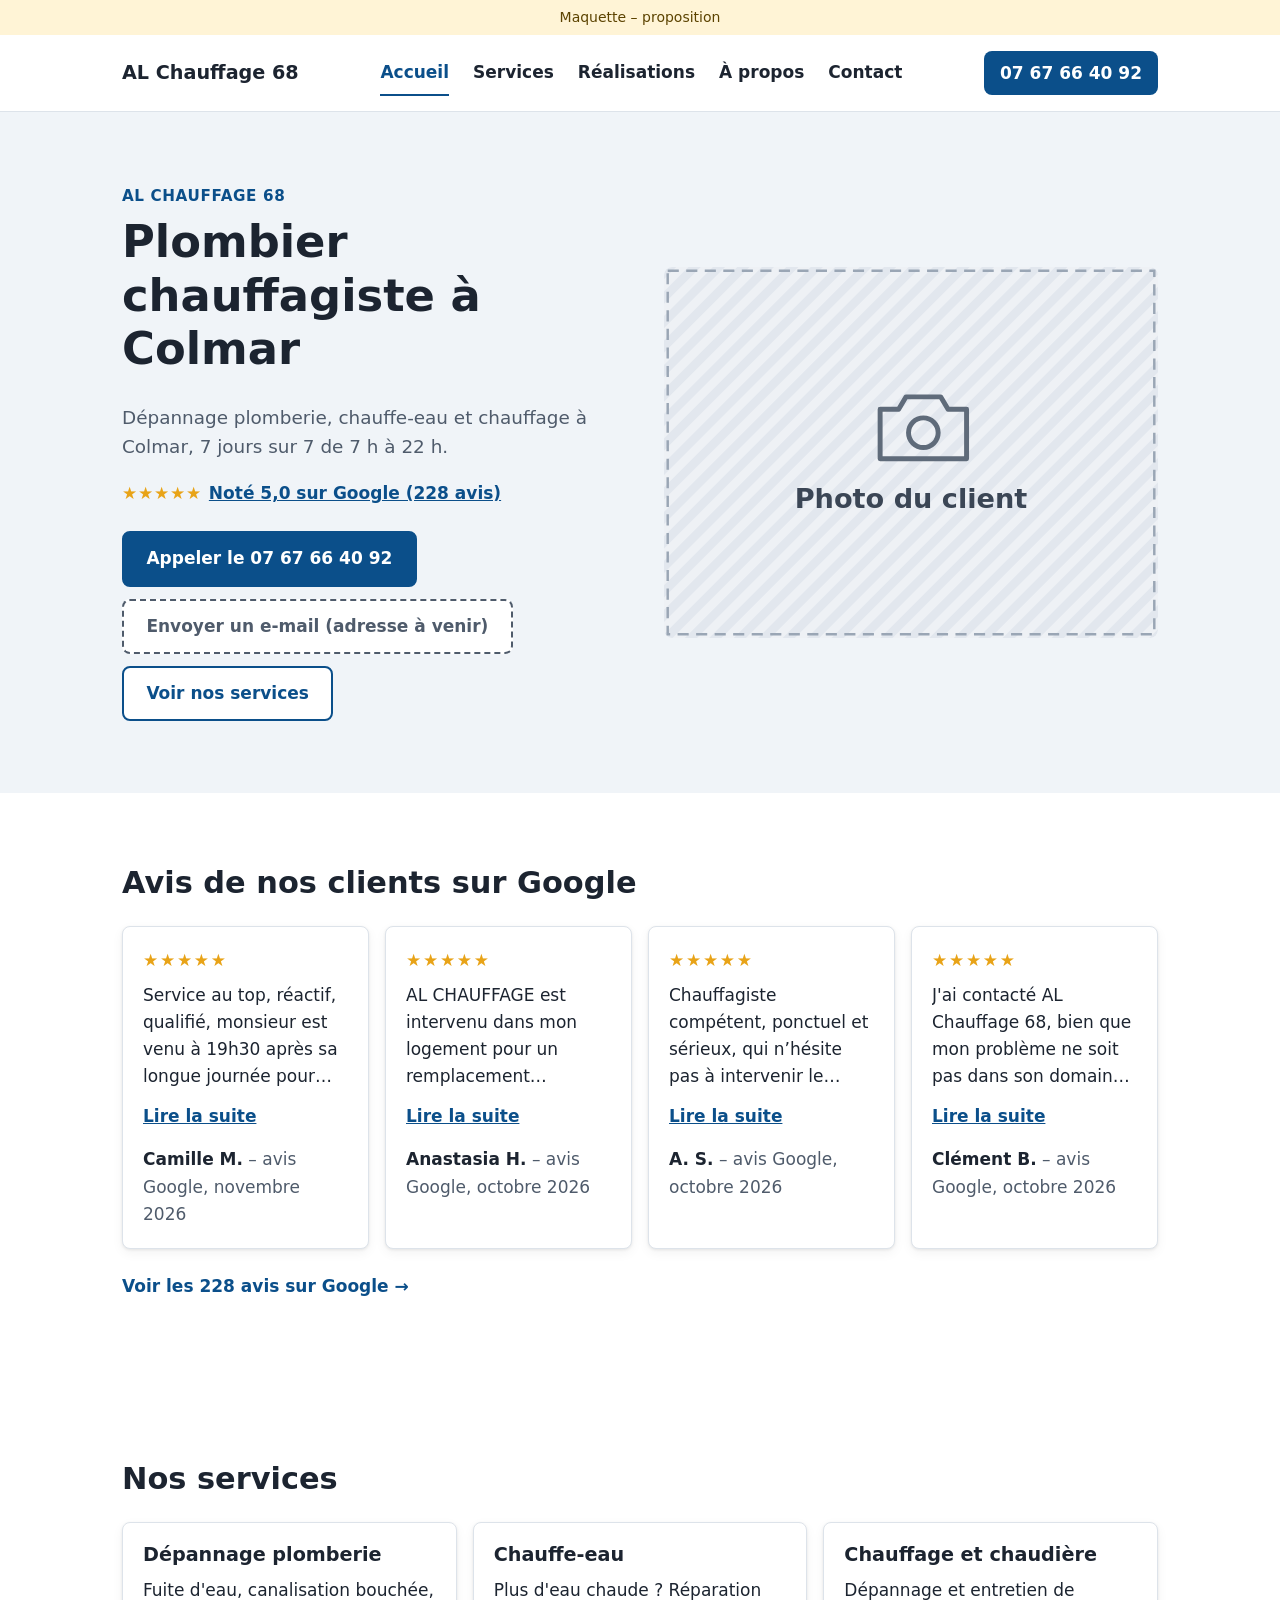
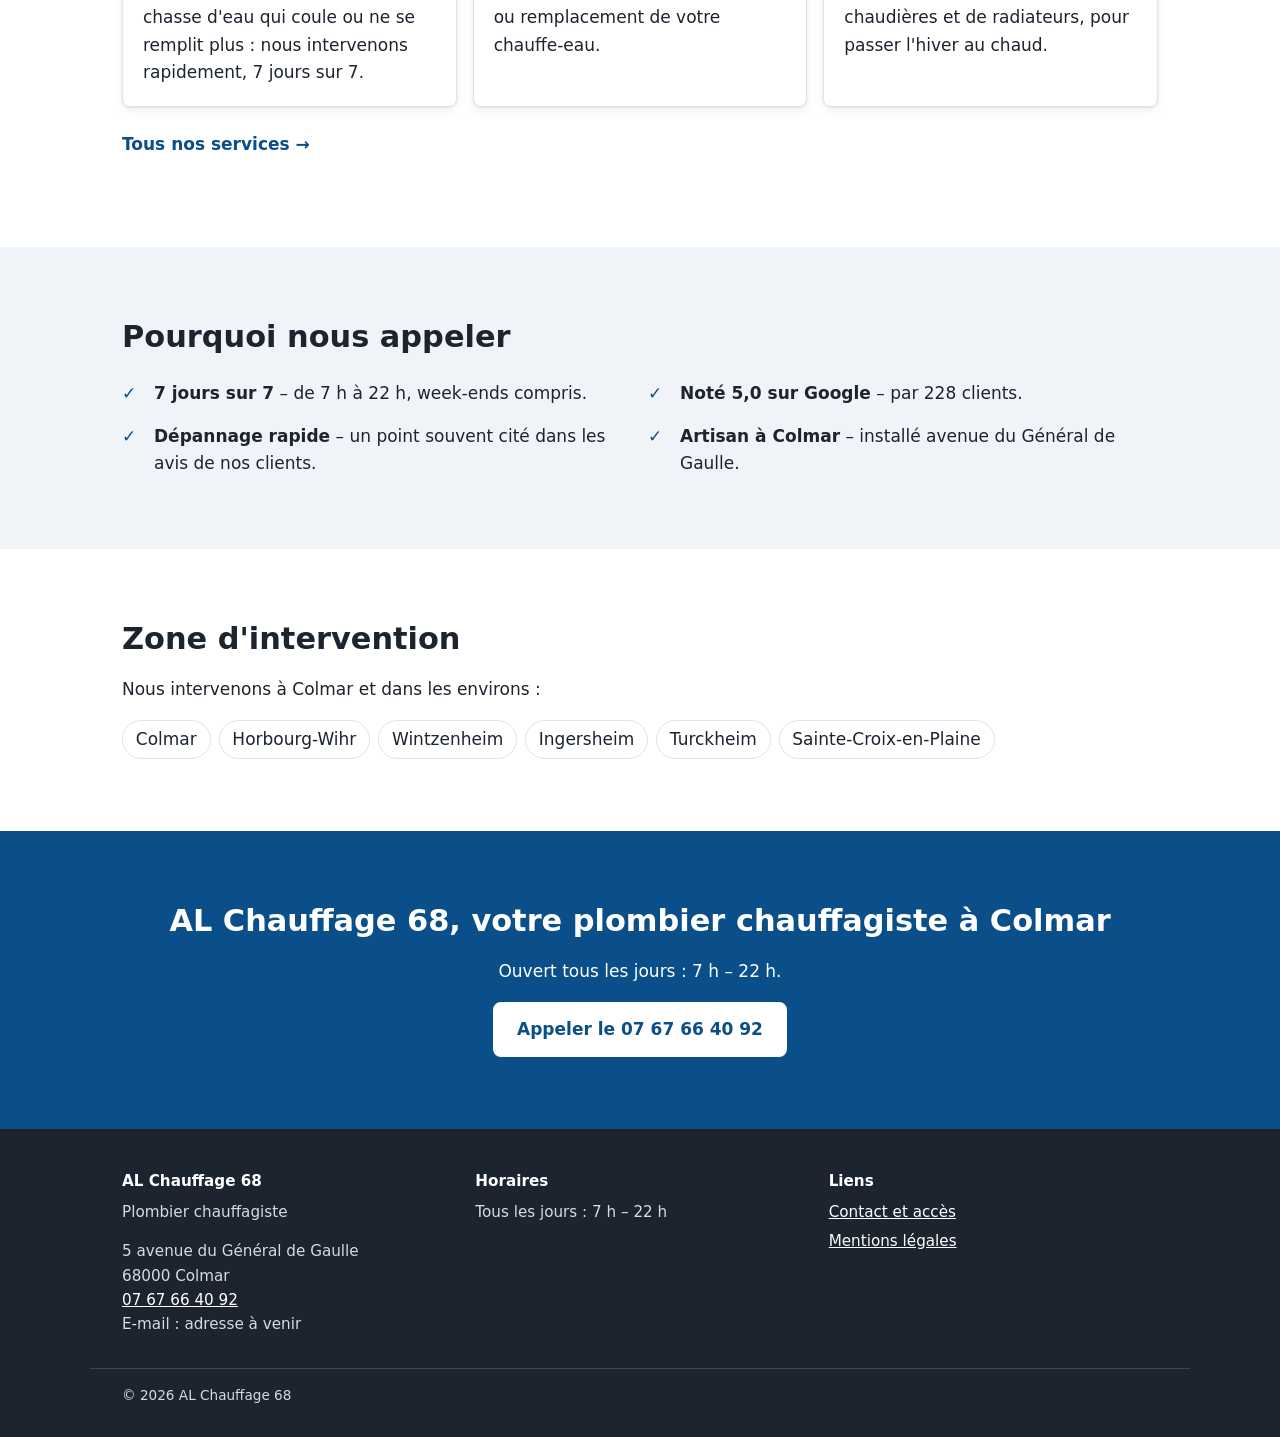
==== index.html @ 8f8b667c "Animations discrètes" ====
<!DOCTYPE html>
<!--
  GABARIT DE BASE : la "coquille" commune à toutes les pages.

  generer.py remplace chaque variable écrite entre doubles accolades
  par la valeur du client (lue dans client.json), et insère le contenu
  propre à chaque page à la place de la variable "contenu".

  Attention : n'écris jamais de doubles accolades dans un commentaire,
  generer.py les remplacerait aussi.

  Les variables qui contiennent du HTML déjà prêt (menu, JSON-LD, contenu…)
  sont fabriquées par generer.py. Les autres sont du texte simple.
-->
<html lang="fr">
<head>
  <meta charset="utf-8">
  <meta name="viewport" content="width=device-width, initial-scale=1">

  <!-- Référencement : un titre et une description propres à chaque page -->
  <title>Plombier chauffagiste à Colmar – AL Chauffage 68</title>
  <meta name="description" content="AL Chauffage 68, plombier chauffagiste à Colmar. Dépannage plomberie, chauffe-eau et chauffage à Colmar, 7 jours sur 7 de 7 h à 22 h.">
  <!-- "index, follow" pour un vrai site, "noindex, nofollow" pour une maquette -->
  <meta name="robots" content="noindex, nofollow">
  <link rel="canonical" href="https://sneaqix.github.io/maquette-al-chauffage-68/">

  <!-- Open Graph : l'aperçu affiché quand on partage le lien (WhatsApp, Facebook…) -->
  <meta property="og:type" content="website">
  <meta property="og:locale" content="fr_FR">
  <meta property="og:site_name" content="AL Chauffage 68">
  <meta property="og:title" content="Plombier chauffagiste à Colmar – AL Chauffage 68">
  <meta property="og:description" content="AL Chauffage 68, plombier chauffagiste à Colmar. Dépannage plomberie, chauffe-eau et chauffage à Colmar, 7 jours sur 7 de 7 h à 22 h.">
  <meta property="og:url" content="https://sneaqix.github.io/maquette-al-chauffage-68/">
  <!-- Image de partage (JPG ou PNG) : absente si le client n'a pas encore de photo -->
  

  <meta name="theme-color" content="#0b4f8a">
  <link rel="icon" href="assets/img/favicon.svg" type="image/svg+xml">
  <!-- ?v=... : empreinte du fichier calculée par generer.py. Elle change dès que
       le fichier change, ce qui oblige le navigateur à recharger la nouvelle
       version au lieu de garder l'ancienne en mémoire (cache). -->
  <link rel="stylesheet" href="assets/css/style.css?v=6cee6658">

  <!-- Les couleurs du client : elles remplacent celles par défaut de style.css -->
  <style>
    :root {
      --couleur-principale: #0b4f8a;
      --couleur-accent: #e8a317;
    }
  </style>

  <!-- Données structurées LocalBusiness : aident Google à comprendre
       qui est l'entreprise, où elle est et quand elle est ouverte -->
  <script type="application/ld+json">
{
  "@context": "https://schema.org",
  "@type": "Plumber",
  "@id": "https://sneaqix.github.io/maquette-al-chauffage-68/#entreprise",
  "name": "AL Chauffage 68",
  "description": "Dépannage plomberie, chauffe-eau et chauffage à Colmar, 7 jours sur 7 de 7 h à 22 h.",
  "url": "https://sneaqix.github.io/maquette-al-chauffage-68/",
  "telephone": "+33767664092",
  "address": {
    "@type": "PostalAddress",
    "streetAddress": "5 avenue du Général de Gaulle",
    "postalCode": "68000",
    "addressLocality": "Colmar",
    "addressCountry": "FR"
  },
  "openingHoursSpecification": [
    {
      "@type": "OpeningHoursSpecification",
      "dayOfWeek": [
        "Monday",
        "Tuesday",
        "Wednesday",
        "Thursday",
        "Friday",
        "Saturday",
        "Sunday"
      ],
      "opens": "07:00",
      "closes": "22:00"
    }
  ],
  "areaServed": [
    {
      "@type": "City",
      "name": "Colmar"
    },
    {
      "@type": "City",
      "name": "Horbourg-Wihr"
    },
    {
      "@type": "City",
      "name": "Wintzenheim"
    },
    {
      "@type": "City",
      "name": "Ingersheim"
    },
    {
      "@type": "City",
      "name": "Turckheim"
    },
    {
      "@type": "City",
      "name": "Sainte-Croix-en-Plaine"
    }
  ],
  "sameAs": [
    "https://maps.app.goo.gl/vkjFC9P3EUq2Zqzq7"
  ]
}
</script>

  <!-- Signale tout de suite au CSS que le JavaScript fonctionne (classe "js"),
       pour que le menu mobile soit replié dès l'affichage, sans clignotement -->
  <script>document.documentElement.classList.add('js');</script>
  <!-- defer : le script s'exécute une fois la page lue, sans la ralentir -->
  <script src="assets/js/main.js?v=c23f1b2f" defer></script>
</head>
<body>
  <!-- Lien d'évitement : permet aux utilisateurs de clavier ou de lecteur
       d'écran de sauter directement au contenu -->
  <a class="lien-evitement" href="#contenu">Aller au contenu</a>

  <!-- Bandeau "Maquette – proposition" (vide sur un vrai site) -->
  <p class="bandeau-maquette">Maquette – proposition</p>

  <header class="entete">
    <div class="conteneur entete__ligne">
      <a class="logo" href="index.html">AL Chauffage 68</a>

      <!-- Bouton ☰ du menu mobile. Affiché seulement si le JS fonctionne
           (voir ".js .menu-bouton" dans style.css) : sans JS, le menu reste
           simplement affiché en entier. -->
      <button class="menu-bouton" type="button" aria-expanded="false"
              aria-controls="menu">
        <span class="menu-bouton__icone" aria-hidden="true"></span>
        <span class="menu-bouton__texte">Menu</span>
      </button>

      <nav class="menu" id="menu" aria-label="Menu principal">
        <ul class="menu__liste">
<li><a class="menu__lien" href="index.html" aria-current="page">Accueil</a></li>
<li><a class="menu__lien" href="services.html">Services</a></li>
<li><a class="menu__lien" href="realisations.html">Réalisations</a></li>
<li><a class="menu__lien" href="a-propos.html">À propos</a></li>
<li><a class="menu__lien" href="contact.html">Contact</a></li>
</ul>
      </nav>

      <!-- Téléphone dans l'en-tête : visible sur grand écran -->
      <a class="entete__tel" href="tel:+33767664092">07 67 66 40 92</a>
    </div>
  </header>

  <main id="contenu">
    <!--
  PAGE D'ACCUEIL (devient index.html)
  Inséré dans base.html à la place de la variable "contenu".
  Le seul H1 de la page : le métier + la ville (essentiel pour le SEO local).
-->

<!-- 1. Bandeau d'accueil : ce que fait l'entreprise, où, et le bouton d'appel -->
<section class="accueil-hero">
  <div class="conteneur accueil-hero__grille">
    <div class="accueil-hero__texte">
      <p class="surtitre">AL Chauffage 68</p>
      <h1>Plombier chauffagiste à Colmar</h1>
      <p class="accroche">Dépannage plomberie, chauffe-eau et chauffage à Colmar, 7 jours sur 7 de 7 h à 22 h.</p>

      <p class="note-google"><span class="note-google__etoiles" aria-hidden="true"><span class="etoile">★</span><span class="etoile">★</span><span class="etoile">★</span><span class="etoile">★</span><span class="etoile">★</span></span> <a href="https://maps.app.goo.gl/vkjFC9P3EUq2Zqzq7" target="_blank" rel="noopener">Noté 5,0 sur Google (228 avis)</a></p>

      <div class="boutons">
        <a class="bouton bouton--principal" href="tel:+33767664092">Appeler le 07 67 66 40 92</a>
        <span class="bouton bouton--secondaire bouton--inactif" aria-disabled="true">Envoyer un e-mail (adresse à venir)</span>
        <a class="bouton bouton--secondaire" href="services.html">Voir nos services</a>
      </div>
    </div>

    <div class="accueil-hero__photo">
      <figure class="photo-attente"><img class="photo" src="assets/img/attente.svg" alt="Image d'attente : Plombier chauffagiste d&#x27;AL Chauffage 68 en intervention chez un client à Colmar" loading="eager"></figure>
    </div>
  </div>
</section>

<!-- 2. Avis Google choisis à la main, juste après le haut de page :
     la preuve sociale arrive tout de suite après le bouton d'appel.
     (Section absente si la liste "avis" de client.json est vide.) -->
<section class="section">
<div class="conteneur">
<h2>Avis de nos clients sur Google</h2>
<ul class="avis">
<li class="avis-carte"><figure><p class="avis-carte__etoiles" role="img" aria-label="Note : 5 sur 5">★★★★★</p><blockquote class="avis-carte__texte"><p>Service au top, réactif, qualifié, monsieur est venu à 19h30 après sa longue journée pour nous dépanner alors que nous n’étions pas encore clients chez lui. Nous ferons appel à lui sans nul doute pour notre entretien chaudière et dépannage dorénavant.</p></blockquote><figcaption>Camille M.<span class="avis-carte__source"> – avis Google, novembre 2026</span></figcaption></figure></li>
<li class="avis-carte"><figure><p class="avis-carte__etoiles" role="img" aria-label="Note : 5 sur 5">★★★★★</p><blockquote class="avis-carte__texte"><p>AL CHAUFFAGE est intervenu dans mon logement pour un remplacement d&#x27;urgence d&#x27;un chauffe-eau. Le technicien est intervenu rapidement pour effectuer le diagnostique de panne le jour même, avec dépose de l&#x27;ancien matériel, installation du nouveau chauffe-eau le jour suivant. En plus de cela, ils nous a aidé avec notre chasse d&#x27;eau au toilette pour un tarif correct. Très professionnel, serviable et poli. Je le recommande sans réserve.</p></blockquote><figcaption>Anastasia H.<span class="avis-carte__source"> – avis Google, octobre 2026</span></figcaption></figure></li>
<li class="avis-carte"><figure><p class="avis-carte__etoiles" role="img" aria-label="Note : 5 sur 5">★★★★★</p><blockquote class="avis-carte__texte"><p>Chauffagiste compétent, ponctuel et sérieux, qui n’hésite pas à intervenir le week-end en cas d’urgence, ce qui est vraiment appréciable</p></blockquote><figcaption>A. S.<span class="avis-carte__source"> – avis Google, octobre 2026</span></figcaption></figure></li>
<li class="avis-carte"><figure><p class="avis-carte__etoiles" role="img" aria-label="Note : 5 sur 5">★★★★★</p><blockquote class="avis-carte__texte"><p>J&#x27;ai contacté AL Chauffage 68, bien que mon problème ne soit pas dans son domaine, il a pris le temps de m&#x27;écouter, d&#x27;appeler un de ses confrères pour qu&#x27;il vienne me dépanner et de me dire de revenir vers lui si son confrère ne me rappelait pas.<br>Il n&#x27;avait rien à gagner à faire tout ça, mais il l&#x27;a fait quand même fait alors que tous ses confrères que j&#x27;ai contacté déniaient me répondre ou se déplacer.<br>Je trouvais ça surprenant un artisan avec une note de 5/5 et autant de commentaires, je comprends mieux pourquoi.</p></blockquote><figcaption>Clément B.<span class="avis-carte__source"> – avis Google, octobre 2026</span></figcaption></figure></li>
</ul>
<p><a class="lien-fleche" href="https://maps.app.goo.gl/vkjFC9P3EUq2Zqzq7" target="_blank" rel="noopener">Voir les 228 avis sur Google</a></p>
</div>
</section>

<!-- 3. Aperçu des services (les 3 premiers de la liste) -->
<section class="section">
  <div class="conteneur">
    <h2>Nos services</h2>
    <ul class="grille-cartes">
<li class="carte-service"><h3>Dépannage plomberie</h3><p>Fuite d&#x27;eau, canalisation bouchée, chasse d&#x27;eau qui coule ou ne se remplit plus : nous intervenons rapidement, 7 jours sur 7.</p></li>
<li class="carte-service"><h3>Chauffe-eau</h3><p>Plus d&#x27;eau chaude ? Réparation ou remplacement de votre chauffe-eau.</p></li>
<li class="carte-service"><h3>Chauffage et chaudière</h3><p>Dépannage et entretien de chaudières et de radiateurs, pour passer l&#x27;hiver au chaud.</p></li>
</ul>
    <p><a class="lien-fleche" href="services.html">Tous nos services</a></p>
  </div>
</section>

<!-- 4. Les points forts de l'entreprise -->
<section class="section section--fond">
  <div class="conteneur">
    <h2>Pourquoi nous appeler</h2>
    <ul class="atouts">
<li><strong>7 jours sur 7</strong> – de 7 h à 22 h, week-ends compris.</li>
<li><strong>Noté 5,0 sur Google</strong> – par 228 clients.</li>
<li><strong>Dépannage rapide</strong> – un point souvent cité dans les avis de nos clients.</li>
<li><strong>Artisan à Colmar</strong> – installé avenue du Général de Gaulle.</li>
</ul>
  </div>
</section>

<!-- 5. Zone d'intervention : liste des communes (utile pour le SEO local) -->
<section class="section">
  <div class="conteneur">
    <h2>Zone d'intervention</h2>
    <p>Nous intervenons à Colmar et dans les environs :</p>
    <ul class="zone">
<li>Colmar</li>
<li>Horbourg-Wihr</li>
<li>Wintzenheim</li>
<li>Ingersheim</li>
<li>Turckheim</li>
<li>Sainte-Croix-en-Plaine</li>
</ul>
  </div>
</section>

<!-- 6. Appel à l'action final -->
<section class="section section--appel">
  <div class="conteneur">
    <h2>AL Chauffage 68, votre plombier chauffagiste à Colmar</h2>
    <p>Ouvert tous les jours : 7 h – 22 h.</p>
    <a class="bouton bouton--inverse" href="tel:+33767664092">Appeler le 07 67 66 40 92</a>
  </div>
</section>

  </main>

  <footer class="pied">
    <div class="conteneur pied__grille">
      <!-- Nom, adresse, téléphone : écrits EXACTEMENT comme partout ailleurs
           (même règle que sur la fiche Google, c'est important pour le SEO local) -->
      <div>
        <p class="pied__nom">AL Chauffage 68</p>
        <p>Plombier chauffagiste</p>
        <address>
          5 avenue du Général de Gaulle<br>
          68000 Colmar<br>
          <a href="tel:+33767664092">07 67 66 40 92</a><br>
          E-mail : adresse à venir<br>
        </address>
      </div>
      <div>
        <p class="pied__titre">Horaires</p>
        <p>Tous les jours : 7 h – 22 h</p>
      </div>
      <div>
        <p class="pied__titre">Liens</p>
        <ul class="pied__liens">
          <li><a href="contact.html">Contact et accès</a></li>
          <li><a href="mentions-legales.html">Mentions légales</a></li>
        </ul>
      </div>
    </div>
    <p class="conteneur pied__copyright">© 2026 AL Chauffage 68</p>
  </footer>

  <!-- Barre d'action fixe en bas de l'écran, sur téléphone uniquement -->
  <div class="barre-action">
    <a class="barre-action__bouton barre-action__bouton--appel" href="tel:+33767664092">
      <svg class="icone-appel" aria-hidden="true" viewBox="0 0 24 24" width="20" height="20"><path fill="currentColor" d="M6.6 10.8a15.1 15.1 0 0 0 6.6 6.6l2.2-2.2a1 1 0 0 1 1-.25 11.4 11.4 0 0 0 3.6.57 1 1 0 0 1 1 1V20a1 1 0 0 1-1 1A17 17 0 0 1 3 4a1 1 0 0 1 1-1h3.5a1 1 0 0 1 1 1c0 1.25.2 2.45.57 3.6a1 1 0 0 1-.25 1z"/></svg>
      Appeler
    </a>
    <a class="barre-action__bouton" href="https://www.google.com/maps/dir/?api=1&amp;destination=AL+Chauffage+68%2C+5+avenue+du+G%C3%A9n%C3%A9ral+de+Gaulle%2C+68000+Colmar" target="_blank" rel="noopener">
      <svg aria-hidden="true" viewBox="0 0 24 24" width="20" height="20"><path fill="currentColor" d="M12 2a7 7 0 0 0-7 7c0 5.25 7 13 7 13s7-7.75 7-13a7 7 0 0 0-7-7zm0 9.5A2.5 2.5 0 1 1 12 6.5a2.5 2.5 0 0 1 0 5z"/></svg>
      Itinéraire
    </a>
  </div>
</body>
</html>
---- assets/css/style.css ----
/* ==========================================================================
   STYLE DU MODÈLE ARTISAN
   --------------------------------------------------------------------------
   Écrit "mobile d'abord" : les règles de base sont pour le téléphone,
   les blocs @media (min-width: ...) ajoutent la mise en page grand écran.

   Sommaire :
     1. Variables (couleurs, espacements)
     2. Base (police, liens, images)
     3. Utilitaires (conteneur, sections, boutons)
     4. En-tête et menu
     5. Bandeau maquette
     6. Pages : accueil, services, réalisations, à propos, contact
     7. Pied de page
     8. Barre d'action mobile
     9. Grand écran
    10. Préférences de l'utilisateur (animations réduites)
    11. Animations discrètes
   ========================================================================== */


/* 1. VARIABLES ------------------------------------------------------------
   Les deux couleurs du client sont redéfinies dans le <head> de chaque page
   (voir base.html). Les valeurs ci-dessous ne servent que par défaut.
   Règle : le texte blanc doit rester lisible sur --couleur-principale
   (contraste d'au moins 4,5:1, vérifiable sur https://webaim.org/resources/contrastchecker/). */
:root {
  --couleur-principale: #0b4f8a;   /* boutons, liens, titres forts */
  --couleur-accent: #e8a317;       /* étoiles, petits détails */

  /* Teinte plus foncée calculée automatiquement (survol des boutons) */
  --couleur-principale-fonce: color-mix(in srgb, var(--couleur-principale) 80%, black);
  /* Fond très clair teinté de la couleur du client */
  --couleur-fond-teinte: color-mix(in srgb, var(--couleur-principale) 6%, white);

  --texte: #1c2430;
  --texte-doux: #4f5b6b;
  --fond: #ffffff;
  --bordure: #dde3ea;

  --rayon: 8px;
  --ombre: 0 1px 3px rgb(0 0 0 / 0.08), 0 4px 12px rgb(0 0 0 / 0.05);
  --largeur-max: 1100px;
  --espace: 1.25rem;               /* marge sur les côtés en mobile */
  --hauteur-barre-action: 64px;
}


/* 2. BASE ----------------------------------------------------------------- */
*,
*::before,
*::after {
  box-sizing: border-box;          /* la largeur inclut padding et bordure */
}

html {
  /* Polices du système : aucune police à télécharger, affichage immédiat */
  font-family: system-ui, -apple-system, "Segoe UI", Roboto, "Helvetica Neue", Arial, sans-serif;
  line-height: 1.6;
  color: var(--texte);
  background: var(--fond);
  -webkit-text-size-adjust: 100%;
}

body {
  margin: 0;
  font-size: 1.0625rem;            /* 17 px : confortable sur téléphone */
  /* Place pour la barre d'action fixe en bas (mobile) */
  padding-bottom: var(--hauteur-barre-action);
}

h1, h2, h3 {
  line-height: 1.2;
  margin: 0 0 0.6em;
  color: var(--texte);
}
h1 { font-size: clamp(1.9rem, 6vw, 2.8rem); }
h2 { font-size: clamp(1.45rem, 4vw, 1.9rem); }
h3 { font-size: 1.2rem; }

p { margin: 0 0 1em; }

a { color: var(--couleur-principale); }
a:hover { color: var(--couleur-principale-fonce); }

img {
  max-width: 100%;
  height: auto;
  display: block;
}

address { font-style: normal; }

/* Texte caché à l'écran mais lu par les lecteurs d'écran
   (ex. : la légende du tableau des horaires) */
.visuellement-cache {
  position: absolute;
  width: 1px;
  height: 1px;
  overflow: hidden;
  clip-path: inset(50%);
  white-space: nowrap;
}

/* L'attribut hidden doit toujours cacher, même si une classe dit display: flex */
[hidden] { display: none !important; }

/* Contour bien visible quand on navigue au clavier (accessibilité).
   Foncé sur fond clair, blanc sur fond foncé : il doit contraster
   d'au moins 3:1 avec le fond (l'orange d'accent ne fait que 2,2:1 sur blanc). */
:focus-visible {
  outline: 3px solid var(--texte);
  outline-offset: 2px;
}
.pied :focus-visible,
.section--appel :focus-visible { outline-color: #fff; }

/* Lien "Aller au contenu" : caché, il apparaît quand on y arrive au clavier */
.lien-evitement {
  position: absolute;
  left: 0.5rem;
  top: -100px;
  z-index: 100;
  padding: 0.6rem 1rem;
  background: var(--texte);
  color: #fff;
  border-radius: var(--rayon);
}
.lien-evitement:focus { top: 0.5rem; color: #fff; }


/* 3. UTILITAIRES ---------------------------------------------------------- */
.conteneur {
  width: 100%;
  max-width: var(--largeur-max);
  margin-inline: auto;
  padding-inline: var(--espace);
}
.conteneur--etroit { max-width: 760px; }

.section { padding-block: 3rem; }
.section--fond { background: var(--couleur-fond-teinte); }

/* Section d'appel final : fond de la couleur du client, texte blanc */
.section--appel {
  background: var(--couleur-principale);
  color: #fff;
  text-align: center;
}
.section--appel h2 { color: #fff; }

.intro {
  font-size: 1.125rem;
  color: var(--texte-doux);
  max-width: 65ch;
}

.surtitre {
  margin-bottom: 0.4rem;
  font-weight: 700;
  font-size: 0.95rem;
  letter-spacing: 0.04em;
  text-transform: uppercase;
  color: var(--couleur-principale);
}

.lien-fleche {
  font-weight: 600;
  text-decoration: none;
}
.lien-fleche::after { content: " →"; }
.lien-fleche:hover { text-decoration: underline; }

/* Boutons : au moins 48 px de haut pour être faciles à toucher du doigt */
.boutons {
  display: flex;
  flex-wrap: wrap;
  gap: 0.75rem;
  margin-top: 1.5rem;
}
.bouton {
  display: inline-flex;
  align-items: center;
  justify-content: center;
  min-height: 48px;
  padding: 0.75rem 1.4rem;
  border: 2px solid var(--couleur-principale);
  border-radius: var(--rayon);
  font: inherit;
  font-weight: 700;
  text-decoration: none;
  text-align: center;
  cursor: pointer;
}
.bouton--principal {
  background: var(--couleur-principale);
  color: #fff;
}
.bouton--principal:hover {
  background: var(--couleur-principale-fonce);
  border-color: var(--couleur-principale-fonce);
  color: #fff;
}
.bouton--secondaire {
  background: #fff;
  color: var(--couleur-principale);
}
.bouton--secondaire:hover { background: var(--couleur-fond-teinte); }
/* Bouton blanc sur fond coloré (section d'appel) */
.bouton--inverse {
  background: #fff;
  border-color: #fff;
  color: var(--couleur-principale);
}
.bouton--inverse:hover { background: var(--couleur-fond-teinte); color: var(--couleur-principale-fonce); }

/* Boutons empilés (page Contact) : même largeur, l'un sous l'autre */
.boutons--colonne {
  flex-direction: column;
  align-items: flex-start;
  margin: 0 0 1rem;
}

/* Bouton pas encore utilisable (maquette : e-mail "adresse à venir") */
.bouton--inactif {
  border-style: dashed;
  color: var(--texte-doux);
  border-color: var(--texte-doux);
  cursor: not-allowed;
}
.bouton--inactif:hover { background: #fff; }

/* Image d'attente "Photo du client" (maquette) */
.photo-attente {
  margin: 0;
  border-radius: var(--rayon);
  overflow: hidden;
}

/* Toutes les photos du site : coins arrondis, recadrage propre */
.photo {
  width: 100%;
  border-radius: var(--rayon);
  object-fit: cover;
  aspect-ratio: 4 / 3;
}


/* 4. EN-TÊTE ET MENU ------------------------------------------------------ */
.entete {
  position: sticky;                /* reste en haut pendant le défilement */
  top: 0;
  z-index: 50;
  background: var(--fond);
  border-bottom: 1px solid var(--bordure);
}
.entete__ligne {
  display: flex;
  flex-wrap: wrap;
  align-items: center;
  justify-content: space-between;
  gap: 0.5rem;
  min-height: 64px;
}

.logo {
  font-weight: 800;
  font-size: 1.2rem;
  color: var(--texte);
  text-decoration: none;
}

/* Bouton ☰ : trois barres dessinées en CSS.
   Caché par défaut, il n'apparaît que si le JS fonctionne (classe "js"). */
.menu-bouton { display: none; }
.js .menu-bouton {
  display: inline-flex;
  align-items: center;
  gap: 0.5rem;
  min-height: 44px;
  padding: 0.5rem 0.8rem;
  border: 1px solid var(--bordure);
  border-radius: var(--rayon);
  background: #fff;
  font: inherit;
  font-weight: 600;
  color: var(--texte);
  cursor: pointer;
}
.menu-bouton__icone,
.menu-bouton__icone::before,
.menu-bouton__icone::after {
  display: block;
  width: 18px;
  height: 2px;
  background: currentColor;
  position: relative;
}
.menu-bouton__icone::before,
.menu-bouton__icone::after { content: ""; position: absolute; }
.menu-bouton__icone::before { top: -6px; }
.menu-bouton__icone::after { top: 6px; }

/* Le menu prend toute la largeur sous la ligne du logo (mobile) */
.menu { width: 100%; }
.menu__liste {
  list-style: none;
  margin: 0;
  padding: 0 0 0.75rem;
}
.menu__lien {
  display: block;
  padding: 0.75rem 0.25rem;
  border-bottom: 1px solid var(--bordure);
  color: var(--texte);
  font-weight: 600;
  text-decoration: none;
}
/* Page en cours : aria-current="page" est ajouté par generer.py */
.menu__lien[aria-current="page"] { color: var(--couleur-principale); }

/* Quand le JS est actif (classe "js" sur <html>), le menu est replié
   par défaut sur mobile et s'ouvre avec le bouton ☰. */
.js .menu { display: none; }
.js .menu.est-ouvert { display: block; }

/* Le numéro dans l'en-tête n'apparaît que sur grand écran
   (sur mobile, la barre d'action du bas suffit) */
.entete__tel { display: none; }


/* 5. BANDEAU MAQUETTE ----------------------------------------------------- */
.bandeau-maquette {
  margin: 0;
  padding: 0.4rem var(--espace);
  background: #fff4d6;
  color: #5c4300;
  font-size: 0.875rem;
  text-align: center;
}


/* 6. PAGES ---------------------------------------------------------------- */

/* --- Accueil --- */
.accueil-hero {
  padding-block: 2.25rem 3rem;
  background: var(--couleur-fond-teinte);
}
.accroche {
  font-size: 1.15rem;
  color: var(--texte-doux);
  max-width: 40ch;
}
.accueil-hero__photo { margin-top: 2rem; }

/* Note Google : "★ Noté 5,0 sur Google (228 avis)" */
.note-google {
  display: inline-flex;
  align-items: center;
  gap: 0.4rem;
  margin: 0;
  font-weight: 600;
}
.note-google__etoiles { color: var(--couleur-accent); letter-spacing: 0.05em; }

/* Grilles de cartes (services, atouts) : 1 colonne en mobile */
.grille-cartes {
  display: grid;
  gap: 1rem;
  margin: 1.5rem 0;
  padding: 0;
  list-style: none;
}
.carte-service {
  padding: 1.25rem;
  background: #fff;
  border: 1px solid var(--bordure);
  border-radius: var(--rayon);
  box-shadow: var(--ombre);
}
.carte-service p:last-child { margin-bottom: 0; }
.carte-service .photo,
.carte-service .photo-attente { margin-bottom: 1rem; }

/* Liste des atouts avec une coche */
.atouts {
  display: grid;
  gap: 1rem;
  margin: 1.5rem 0 0;
  padding: 0;
  list-style: none;
}
.atouts li {
  position: relative;
  padding-left: 2rem;
}
.atouts li::before {
  content: "✓";
  position: absolute;
  left: 0;
  top: 0;
  font-weight: 800;
  color: var(--couleur-principale);
}

/* Avis Google choisis à la main : 1 colonne en mobile, 2 ou 3 sur grand écran */
.avis {
  display: grid;
  gap: 1rem;
  margin: 1.5rem 0;
  padding: 0;
  list-style: none;
}
.avis-carte figure {
  height: 100%;
  margin: 0;
  padding: 1.25rem;
  background: #fff;
  border: 1px solid var(--bordure);
  border-radius: var(--rayon);
  box-shadow: var(--ombre);
}
.avis-carte__etoiles {
  margin-bottom: 0.5rem;
  color: var(--couleur-accent);
  letter-spacing: 0.1em;
}
.avis-carte blockquote { margin: 0 0 0.75rem; }
.avis-carte blockquote p { margin: 0; }

/* "Lire la suite" : texte coupé à 4 lignes, seulement si le JS fonctionne
   (sans JS, pas de bouton pour déplier : le texte reste donc entier).
   Le texte complet reste dans la page : lecteurs d'écran et Google le lisent. */
.js .avis-carte__texte {
  display: -webkit-box;
  -webkit-box-orient: vertical;
  -webkit-line-clamp: 4;
  line-clamp: 4;
  overflow: hidden;
}
.js .avis-carte__texte.est-deplie {
  display: block;
  overflow: visible;
}
.avis-carte__suite {
  min-height: 44px;              /* assez grand pour le doigt */
  margin: -0.5rem 0 0.5rem;      /* remonte vers le texte qu'il déplie */
  padding: 0;
  border: 0;
  background: none;
  font: inherit;
  font-weight: 600;
  color: var(--couleur-principale);
  text-decoration: underline;
  cursor: pointer;
}
.avis-carte__suite:hover { color: var(--couleur-principale-fonce); }
.avis-carte figcaption { font-weight: 700; }
.avis-carte__source { font-weight: 400; color: var(--texte-doux); }

/* Communes de la zone d'intervention, en "étiquettes" */
.zone {
  display: flex;
  flex-wrap: wrap;
  gap: 0.5rem;
  margin: 1rem 0 0;
  padding: 0;
  list-style: none;
}
.zone li {
  padding: 0.3rem 0.8rem;
  border: 1px solid var(--bordure);
  border-radius: 999px;
  background: #fff;
}

/* --- Réalisations : galerie --- */
.galerie {
  display: grid;
  gap: 1rem;
  margin: 1.5rem 0 0;
  padding: 0;
  list-style: none;
}
.galerie figure { margin: 0; }
/* Cadre de chaque photo : coupe ce qui dépasse quand elle zoome au survol */
.galerie__cadre {
  overflow: hidden;
  border-radius: var(--rayon);
}
.galerie figcaption {
  margin-top: 0.4rem;
  font-size: 0.95rem;
  color: var(--texte-doux);
}

/* --- À propos --- */
.a-propos__photo { margin-top: 1.5rem; }

/* --- Contact --- */
.contact__grille {
  display: grid;
  gap: 1rem;
  margin-top: 1.5rem;
}
.carte-info {
  padding: 1.25rem;
  border: 1px solid var(--bordure);
  border-radius: var(--rayon);
}
.carte-info address { margin: 1rem 0; }

/* Tableau des horaires */
.horaires {
  width: 100%;
  border-collapse: collapse;
}
.horaires th,
.horaires td {
  padding: 0.45rem 0;
  border-bottom: 1px solid var(--bordure);
  text-align: left;
}
.horaires th { font-weight: 600; padding-right: 1rem; }

/* Encadré de la carte, remplacé par l'iframe Google Maps après le clic */
.carte {
  display: flex;
  flex-direction: column;
  align-items: center;
  justify-content: center;
  gap: 1rem;
  min-height: 300px;
  margin-top: 1.5rem;
  padding: 1.5rem;
  border-radius: var(--rayon);
  background: var(--couleur-fond-teinte);
  text-align: center;
}
.carte__texte {
  max-width: 45ch;
  margin: 0;
  font-size: 0.95rem;
  color: var(--texte-doux);
}
.carte iframe {
  width: 100%;
  height: 400px;
  border: 0;
  border-radius: var(--rayon);
}
.carte.est-chargee { padding: 0; }

/* --- Mentions légales --- */
.texte-long h2 { margin-top: 2rem; font-size: 1.3rem; }


/* 7. PIED DE PAGE --------------------------------------------------------- */
.pied {
  padding-block: 2.5rem 1rem;
  background: #1c2430;
  color: #d5dbe3;
  font-size: 0.95rem;
}
.pied a { color: #fff; }
.pied__grille {
  display: grid;
  gap: 1.5rem;
}
.pied__nom,
.pied__titre {
  margin-bottom: 0.4rem;
  font-weight: 700;
  color: #fff;
}
.pied__liens {
  margin: 0;
  padding: 0;
  list-style: none;
}
.pied__liens li { margin-bottom: 0.3rem; }
.pied__copyright {
  margin-top: 2rem;
  padding-top: 1rem;
  border-top: 1px solid rgb(255 255 255 / 0.15);
  font-size: 0.85rem;
}


/* 8. BARRE D'ACTION MOBILE ------------------------------------------------ */
.barre-action {
  position: fixed;
  left: 0;
  right: 0;
  bottom: 0;
  z-index: 60;
  display: grid;
  grid-template-columns: 2fr 1fr;  /* "Appeler" plus large que "Itinéraire" */
  gap: 0.5rem;
  height: var(--hauteur-barre-action);
  padding: 0.5rem;
  /* Marge pour la barre système des iPhone récents */
  padding-bottom: calc(0.5rem + env(safe-area-inset-bottom));
  background: #fff;
  border-top: 1px solid var(--bordure);
  box-shadow: 0 -2px 10px rgb(0 0 0 / 0.08);
}
.barre-action__bouton {
  display: flex;
  align-items: center;
  justify-content: center;
  gap: 0.5rem;
  border: 2px solid var(--couleur-principale);
  border-radius: var(--rayon);
  font-weight: 700;
  text-decoration: none;
  color: var(--couleur-principale);
  background: #fff;
}
.barre-action__bouton--appel {
  background: var(--couleur-principale);
  color: #fff;
}
.barre-action__bouton--appel:hover { color: #fff; }


/* 9. GRAND ÉCRAN ---------------------------------------------------------- */

/* Tablette et plus (à partir de 640 px) : grilles sur 2 colonnes */
@media (min-width: 640px) {
  .grille-cartes,
  .atouts,
  .avis,
  .galerie,
  .contact__grille { grid-template-columns: repeat(2, 1fr); }
  .pied__grille { grid-template-columns: repeat(3, 1fr); }
}

/* Ordinateur (à partir de 900 px) : menu en ligne, plus de barre d'action */
@media (min-width: 900px) {
  :root { --espace: 2rem; }

  body { padding-bottom: 0; }
  .barre-action { display: none; }

  .section { padding-block: 4.5rem; }

  /* Le menu s'affiche toujours en ligne, le bouton ☰ disparaît */
  .entete__ligne { flex-wrap: nowrap; min-height: 76px; }
  .js .menu-bouton { display: none; }
  .menu,
  .js .menu { display: block; width: auto; }
  .menu__liste { display: flex; gap: 1.5rem; padding: 0; }
  .menu__lien { padding: 0.5rem 0; border-bottom: 2px solid transparent; }
  .menu__lien:hover,
  .menu__lien[aria-current="page"] { border-bottom-color: var(--couleur-principale); }

  .entete__tel {
    display: inline-flex;
    align-items: center;
    min-height: 44px;
    padding: 0.5rem 1rem;
    border-radius: var(--rayon);
    background: var(--couleur-principale);
    color: #fff;
    font-weight: 700;
    text-decoration: none;
    white-space: nowrap;
  }
  .entete__tel:hover { background: var(--couleur-principale-fonce); color: #fff; }

  /* Accueil et À propos : texte à gauche, photo à droite */
  .accueil-hero { padding-block: 4.5rem; }
  .accueil-hero__grille,
  .a-propos__grille {
    display: grid;
    grid-template-columns: 1fr 1fr;
    gap: 3rem;
    align-items: center;
  }
  .accueil-hero__photo,
  .a-propos__photo { margin-top: 0; }

  .grille-cartes,
  .galerie { grid-template-columns: repeat(3, 1fr); }
  /* Avis : autant de colonnes que possible (au moins 240 px chacune),
     donc 4 avis = 4 colonnes sur une seule ligne */
  .avis { grid-template-columns: repeat(auto-fit, minmax(240px, 1fr)); }
}


/* 10. PRÉFÉRENCES DE L'UTILISATEUR ---------------------------------------- */
/* Si le visiteur a demandé moins d'animations dans son système */
@media (prefers-reduced-motion: reduce) {
  * { scroll-behavior: auto !important; transition: none !important; }
}


/* 11. ANIMATIONS DISCRÈTES ------------------------------------------------
   Toutes dans ce bloc : elles n'existent QUE si le visiteur n'a pas demandé
   "réduire les animations" dans les réglages de son téléphone/ordinateur.
   Courtes (moins de 0,6 s), jamais en boucle, rien n'est caché sans JS. */
@media (prefers-reduced-motion: no-preference) {

  /* --- Boutons qui s'enfoncent au clic / au toucher --- */
  .bouton,
  .barre-action__bouton,
  .entete__tel {
    transition: background-color 0.2s, border-color 0.2s, color 0.2s, transform 0.1s;
  }
  .bouton:active,
  .barre-action__bouton:active,
  .entete__tel:active { transform: translateY(1px); }
  .bouton--inactif:active { transform: none; }

  /* --- Survol à la souris uniquement ("hover: hover" exclut les écrans tactiles) --- */
  @media (hover: hover) {
    /* Cartes qui se soulèvent */
    .carte-service,
    .avis-carte figure {
      transition: transform 0.2s ease-out, box-shadow 0.2s ease-out;
    }
    .carte-service:hover,
    .avis-carte figure:hover {
      transform: translateY(-3px);
      box-shadow: 0 2px 6px rgb(0 0 0 / 0.08), 0 10px 24px rgb(0 0 0 / 0.08);
    }

    /* Photos de la galerie qui zooment de 3 % dans leur cadre */
    .galerie .photo { transition: transform 0.4s ease-out; }
    .galerie li:hover .photo { transform: scale(1.03); }
  }

  /* --- Étoiles de la note Google qui s'allument une par une --- */
  .note-google__etoiles .etoile {
    display: inline-block;
    animation: etoile-allumer 0.3s ease-out both;
  }
  .note-google__etoiles .etoile:nth-child(2) { animation-delay: 0.1s; }
  .note-google__etoiles .etoile:nth-child(3) { animation-delay: 0.2s; }
  .note-google__etoiles .etoile:nth-child(4) { animation-delay: 0.3s; }
  .note-google__etoiles .etoile:nth-child(5) { animation-delay: 0.4s; }

  @keyframes etoile-allumer {
    from { color: var(--bordure); transform: scale(0.6); }
    to   { color: var(--couleur-accent); transform: scale(1); }
  }

  /* --- Téléphone qui "sonne" une seule fois, 2 s après l'ouverture --- */
  .icone-appel {
    transform-origin: 50% 50%;
    animation: telephone-sonner 0.6s ease-in-out 2s 1;
  }
  @keyframes telephone-sonner {
    0%, 100% { transform: rotate(0); }
    20%, 60% { transform: rotate(-14deg); }
    40%, 80% { transform: rotate(14deg); }
  }

  /* --- Menu mobile qui se déroule doucement --- */
  .js .menu.est-ouvert { animation: menu-derouler 0.25s ease-out; }
  @keyframes menu-derouler {
    from { opacity: 0; transform: translateY(-8px); }
    to   { opacity: 1; transform: translateY(0); }
  }

  /* --- Titres de section qui apparaissent au défilement ---
     main.js ajoute la classe "apparition" (titres pas encore à l'écran),
     puis "est-visible" quand on arrive dessus. Sans JS : rien n'est caché. */
  .apparition {
    opacity: 0;
    transform: translateY(12px);
    transition: opacity 0.5s ease-out, transform 0.5s ease-out;
  }
  .apparition.est-visible {
    opacity: 1;
    transform: none;
  }
}
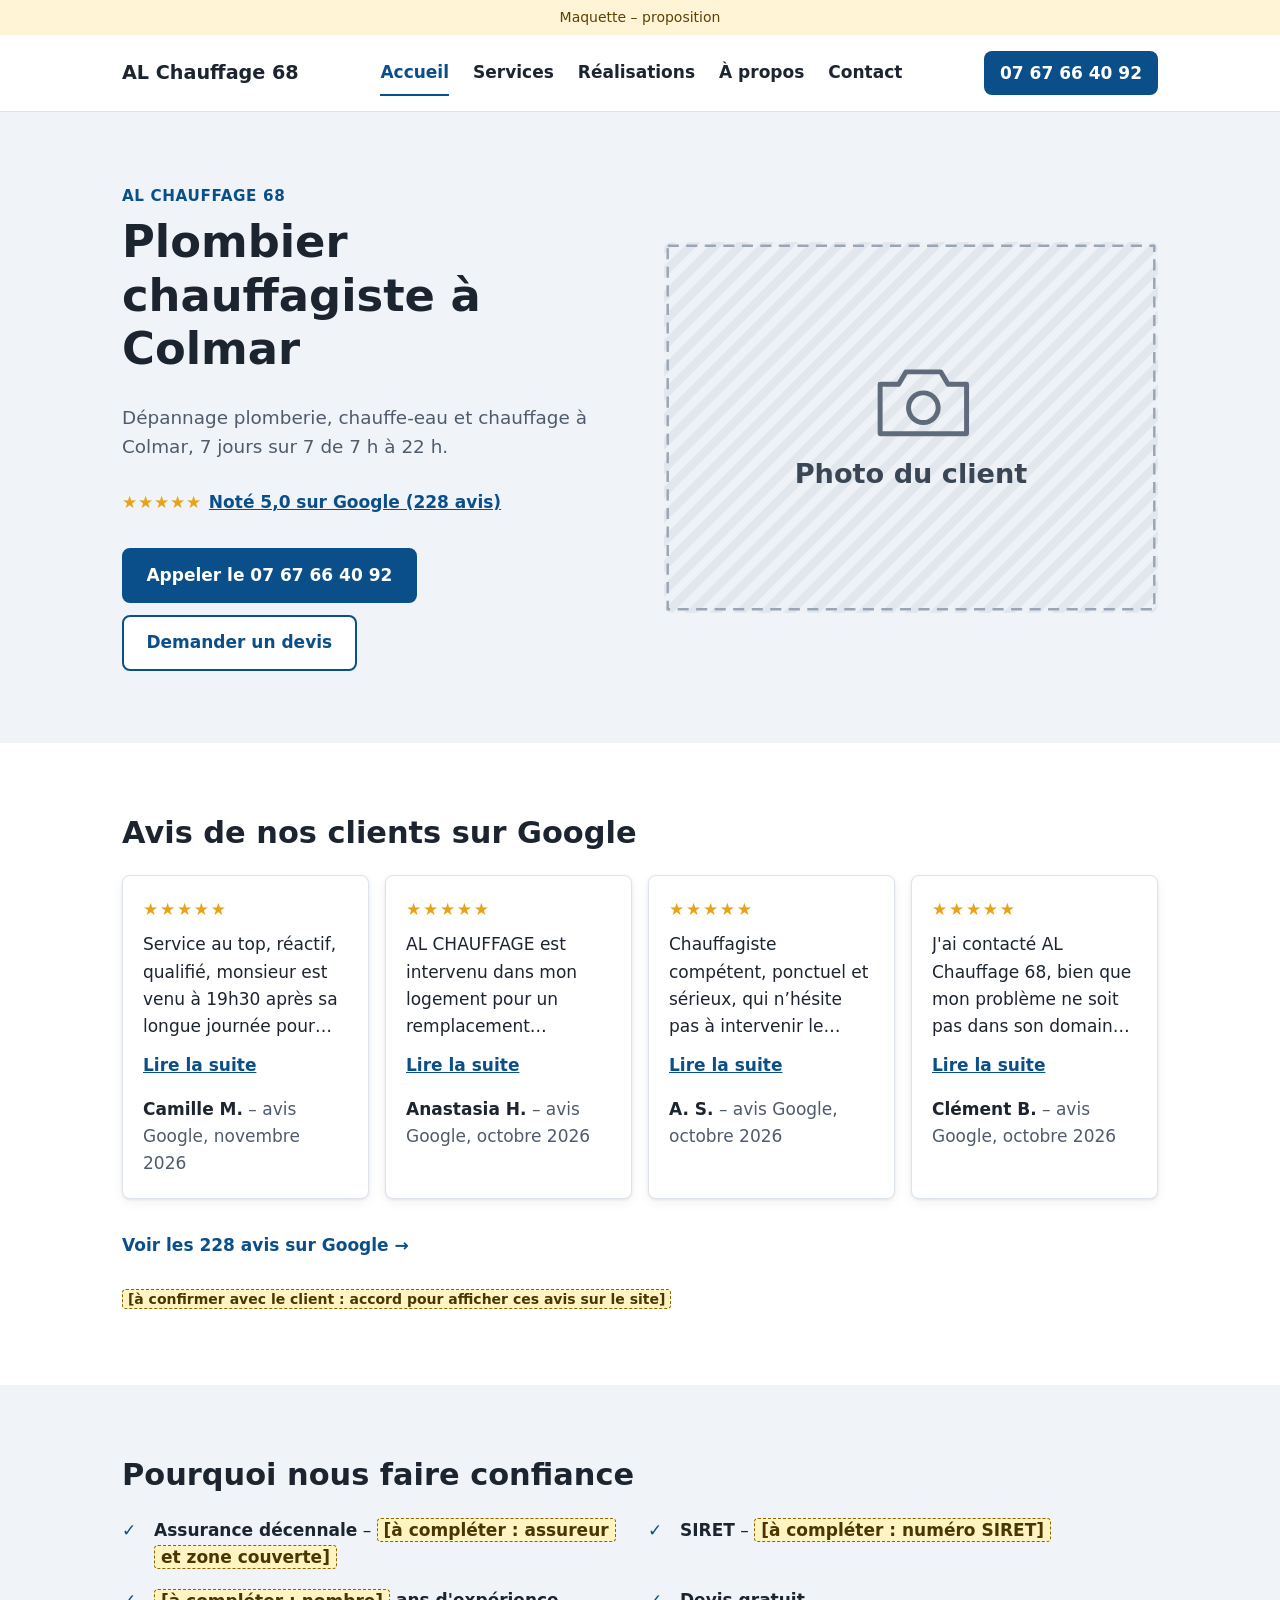
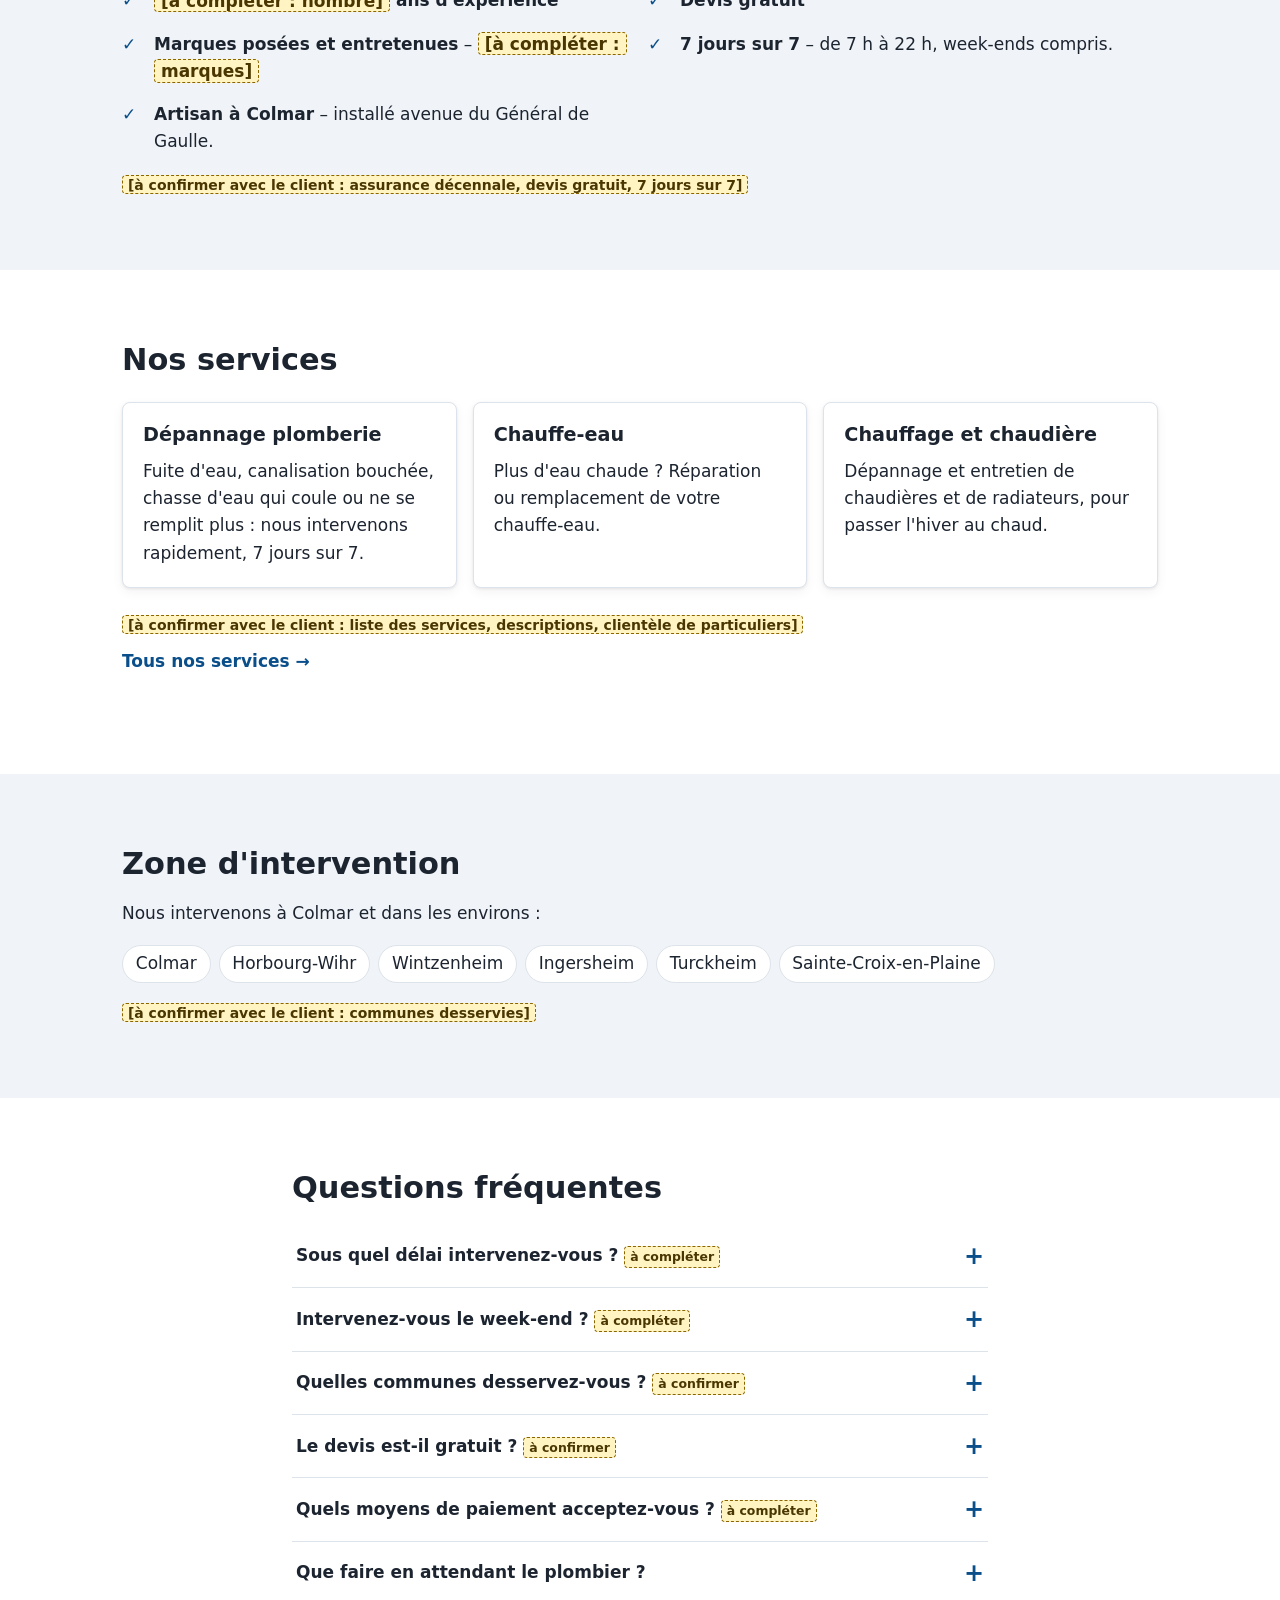
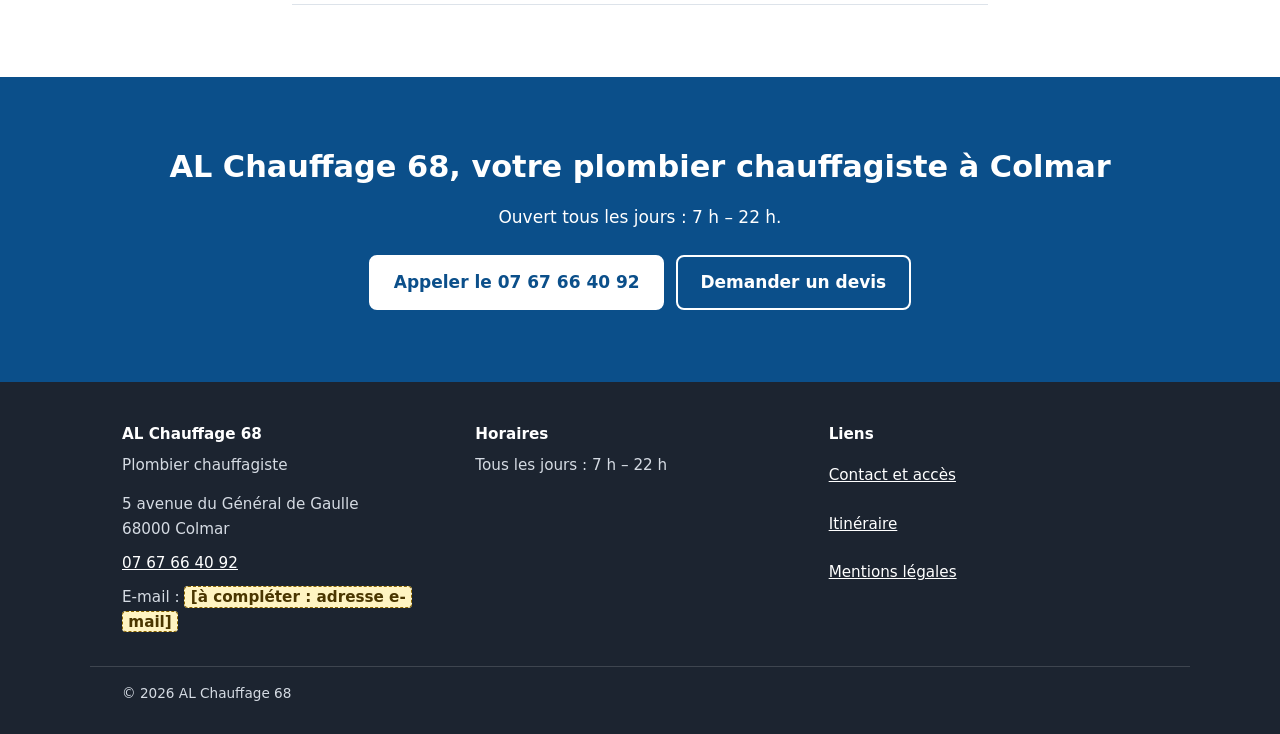
==== commit 3e38e3d8: "Refonte : devis SMS, formulaire de démonstration, confiance, FAQ, tarifs, référencement Co-Authored-" ====
--- a/index.html
+++ b/index.html
@@ -32,14 +32,17 @@
   <meta property="og:description" content="AL Chauffage 68, plombier chauffagiste à Colmar. Dépannage plomberie, chauffe-eau et chauffage à Colmar, 7 jours sur 7 de 7 h à 22 h.">
   <meta property="og:url" content="https://sneaqix.github.io/maquette-al-chauffage-68/">
   <!-- Image de partage (JPG ou PNG) : absente si le client n'a pas encore de photo -->
-  
+  <meta property="og:image" content="https://sneaqix.github.io/maquette-al-chauffage-68/assets/img/partage.png">
+  <meta property="og:image:width" content="1200">
+  <meta property="og:image:height" content="630">
+  <meta property="og:image:alt" content="Visuel d'attente : photo du client à venir">
 
   <meta name="theme-color" content="#0b4f8a">
   <link rel="icon" href="assets/img/favicon.svg" type="image/svg+xml">
   <!-- ?v=... : empreinte du fichier calculée par generer.py. Elle change dès que
        le fichier change, ce qui oblige le navigateur à recharger la nouvelle
        version au lieu de garder l'ancienne en mémoire (cache). -->
-  <link rel="stylesheet" href="assets/css/style.css?v=6cee6658">
+  <link rel="stylesheet" href="assets/css/style.css?v=c45af33d">
 
   <!-- Les couleurs du client : elles remplacent celles par défaut de style.css -->
   <style>
@@ -49,8 +52,9 @@
     }
   </style>
 
-  <!-- Données structurées LocalBusiness : aident Google à comprendre
+  <!-- Données structurées LocalBusiness (accueil seulement) : aident Google à comprendre
        qui est l'entreprise, où elle est et quand elle est ouverte -->
+  <!-- [à compléter : géolocalisation (latitude et longitude), champ entreprise.geo] -->
   <script type="application/ld+json">
 {
   "@context": "https://schema.org",
@@ -119,7 +123,7 @@
        pour que le menu mobile soit replié dès l'affichage, sans clignotement -->
   <script>document.documentElement.classList.add('js');</script>
   <!-- defer : le script s'exécute une fois la page lue, sans la ralentir -->
-  <script src="assets/js/main.js?v=c23f1b2f" defer></script>
+  <script src="assets/js/main.js?v=b04b1072" defer></script>
 </head>
 <body>
   <!-- Lien d'évitement : permet aux utilisateurs de clavier ou de lecteur
@@ -144,11 +148,11 @@
 
       <nav class="menu" id="menu" aria-label="Menu principal">
         <ul class="menu__liste">
-<li><a class="menu__lien" href="index.html" aria-current="page">Accueil</a></li>
-<li><a class="menu__lien" href="services.html">Services</a></li>
-<li><a class="menu__lien" href="realisations.html">Réalisations</a></li>
-<li><a class="menu__lien" href="a-propos.html">À propos</a></li>
-<li><a class="menu__lien" href="contact.html">Contact</a></li>
+<li><a class="menu__lien" href="index.html" aria-current="page"><svg class="menu__icone" aria-hidden="true" viewBox="0 0 24 24" width="22" height="22" fill="none" stroke="currentColor" stroke-width="2" stroke-linecap="round" stroke-linejoin="round"><path d="M3 11l9-8 9 8M5 9.5V21h5v-6h4v6h5V9.5"/></svg>Accueil</a></li>
+<li><a class="menu__lien" href="services.html"><svg class="menu__icone" aria-hidden="true" viewBox="0 0 24 24" width="22" height="22" fill="none" stroke="currentColor" stroke-width="2" stroke-linecap="round" stroke-linejoin="round"><path d="M14.7 6.3a1 1 0 0 0 0 1.4l1.6 1.6a1 1 0 0 0 1.4 0l3.8-3.8a6 6 0 0 1-8 8l-6.9 6.9a2.1 2.1 0 0 1-3-3l6.9-6.9a6 6 0 0 1 8-8z"/></svg>Services</a></li>
+<li><a class="menu__lien" href="realisations.html"><svg class="menu__icone" aria-hidden="true" viewBox="0 0 24 24" width="22" height="22" fill="none" stroke="currentColor" stroke-width="2" stroke-linecap="round" stroke-linejoin="round"><path d="M4 4h16v16H4zM4 17l5-5 4 4 3-3 4 4M14 8.5a1.5 1.5 0 1 0 3 0a1.5 1.5 0 1 0-3 0"/></svg>Réalisations</a></li>
+<li><a class="menu__lien" href="a-propos.html"><svg class="menu__icone" aria-hidden="true" viewBox="0 0 24 24" width="22" height="22" fill="none" stroke="currentColor" stroke-width="2" stroke-linecap="round" stroke-linejoin="round"><path d="M8 8a4 4 0 1 0 8 0a4 4 0 1 0-8 0M4 21a8 7 0 0 1 16 0"/></svg>À propos</a></li>
+<li><a class="menu__lien" href="contact.html"><svg class="menu__icone" aria-hidden="true" viewBox="0 0 24 24" width="22" height="22" fill="none" stroke="currentColor" stroke-width="2" stroke-linecap="round" stroke-linejoin="round"><path d="M3 5h18v14H3zM3 6l9 7 9-7"/></svg>Contact</a></li>
 </ul>
       </nav>
 
@@ -162,6 +166,17 @@
   PAGE D'ACCUEIL (devient index.html)
   Inséré dans base.html à la place de la variable "contenu".
   Le seul H1 de la page : le métier + la ville (essentiel pour le SEO local).
+-->
+
+<!--
+  AVANT LA MISE EN LIGNE (tout se règle dans client.json, puis relancer generer.py)
+  [ ] Retirer le noindex : "maquette": false
+  [ ] Retirer le bandeau maquette : même réglage
+  [ ] Ajouter le nom de domaine : "site.url" (met à jour canonical, Open Graph, sitemap, CNAME)
+  [ ] Renseigner tous les [à compléter] et lever les [à confirmer]
+  [ ] Ajouter les photos, dont photos/partage.jpg (1200 x 630)
+  [ ] Renseigner la clé Web3Forms, créée avec l'e-mail de l'artisan, puis tester un vrai envoi
+  [ ] Ligne Sitemap de robots.txt : s'active toute seule avec "maquette": false
 -->
 
 <!-- 1. Bandeau d'accueil : ce que fait l'entreprise, où, et le bouton d'appel -->
@@ -176,8 +191,8 @@
 
       <div class="boutons">
         <a class="bouton bouton--principal" href="tel:+33767664092">Appeler le 07 67 66 40 92</a>
-        <span class="bouton bouton--secondaire bouton--inactif" aria-disabled="true">Envoyer un e-mail (adresse à venir)</span>
-        <a class="bouton bouton--secondaire" href="services.html">Voir nos services</a>
+        <!-- Deux boutons visibles, jamais plus. Le 2e : SMS sur téléphone, formulaire sur ordinateur -->
+        <a class="bouton bouton--secondaire bouton--mobile" href="sms:+33767664092?&amp;body=Bonjour%2C%20je%20vous%20contacte%20depuis%20votre%20site.%20Je%20souhaite%20un%20devis%20pour%20%3A%20">Devis par SMS</a><a class="bouton bouton--secondaire bouton--grand-ecran" href="contact.html#devis">Demander un devis</a>
       </div>
     </div>
 
@@ -200,10 +215,28 @@
 <li class="avis-carte"><figure><p class="avis-carte__etoiles" role="img" aria-label="Note : 5 sur 5">★★★★★</p><blockquote class="avis-carte__texte"><p>J&#x27;ai contacté AL Chauffage 68, bien que mon problème ne soit pas dans son domaine, il a pris le temps de m&#x27;écouter, d&#x27;appeler un de ses confrères pour qu&#x27;il vienne me dépanner et de me dire de revenir vers lui si son confrère ne me rappelait pas.<br>Il n&#x27;avait rien à gagner à faire tout ça, mais il l&#x27;a fait quand même fait alors que tous ses confrères que j&#x27;ai contacté déniaient me répondre ou se déplacer.<br>Je trouvais ça surprenant un artisan avec une note de 5/5 et autant de commentaires, je comprends mieux pourquoi.</p></blockquote><figcaption>Clément B.<span class="avis-carte__source"> – avis Google, octobre 2026</span></figcaption></figure></li>
 </ul>
 <p><a class="lien-fleche" href="https://maps.app.goo.gl/vkjFC9P3EUq2Zqzq7" target="_blank" rel="noopener">Voir les 228 avis sur Google</a></p>
+<p class="note-client"><span class="a-completer">[à confirmer avec le client : accord pour afficher ces avis sur le site]</span></p>
 </div>
 </section>
 
-<!-- 3. Aperçu des services (les 3 premiers de la liste) -->
+<!-- 3. Bandeau de confiance, juste sous les avis (liste "atouts" de client.json) -->
+<section class="section section--fond">
+  <div class="conteneur">
+    <h2>Pourquoi nous faire confiance</h2>
+    <ul class="atouts">
+<li><strong>Assurance décennale</strong> – <span class="a-completer">[à compléter : assureur et zone couverte]</span></li>
+<li><strong>SIRET</strong> – <span class="a-completer">[à compléter : numéro SIRET]</span></li>
+<li><strong><span class="a-completer">[à compléter : nombre]</span> ans d&#x27;expérience</strong></li>
+<li><strong>Devis gratuit</strong></li>
+<li><strong>Marques posées et entretenues</strong> – <span class="a-completer">[à compléter : marques]</span></li>
+<li><strong>7 jours sur 7</strong> – de 7 h à 22 h, week-ends compris.</li>
+<li><strong>Artisan à Colmar</strong> – installé avenue du Général de Gaulle.</li>
+</ul>
+    <p class="note-client"><span class="a-completer">[à confirmer avec le client : assurance décennale, devis gratuit, 7 jours sur 7]</span></p>
+  </div>
+</section>
+
+<!-- 4. Aperçu des services (les 3 premiers de la liste) -->
 <section class="section">
   <div class="conteneur">
     <h2>Nos services</h2>
@@ -212,25 +245,13 @@
 <li class="carte-service"><h3>Chauffe-eau</h3><p>Plus d&#x27;eau chaude ? Réparation ou remplacement de votre chauffe-eau.</p></li>
 <li class="carte-service"><h3>Chauffage et chaudière</h3><p>Dépannage et entretien de chaudières et de radiateurs, pour passer l&#x27;hiver au chaud.</p></li>
 </ul>
+    <p class="note-client"><span class="a-completer">[à confirmer avec le client : liste des services, descriptions, clientèle de particuliers]</span></p>
     <p><a class="lien-fleche" href="services.html">Tous nos services</a></p>
   </div>
 </section>
 
-<!-- 4. Les points forts de l'entreprise -->
+<!-- 5. Zone d'intervention : liste des communes (utile pour le SEO local) -->
 <section class="section section--fond">
-  <div class="conteneur">
-    <h2>Pourquoi nous appeler</h2>
-    <ul class="atouts">
-<li><strong>7 jours sur 7</strong> – de 7 h à 22 h, week-ends compris.</li>
-<li><strong>Noté 5,0 sur Google</strong> – par 228 clients.</li>
-<li><strong>Dépannage rapide</strong> – un point souvent cité dans les avis de nos clients.</li>
-<li><strong>Artisan à Colmar</strong> – installé avenue du Général de Gaulle.</li>
-</ul>
-  </div>
-</section>
-
-<!-- 5. Zone d'intervention : liste des communes (utile pour le SEO local) -->
-<section class="section">
   <div class="conteneur">
     <h2>Zone d'intervention</h2>
     <p>Nous intervenons à Colmar et dans les environs :</p>
@@ -242,15 +263,34 @@
 <li>Turckheim</li>
 <li>Sainte-Croix-en-Plaine</li>
 </ul>
-  </div>
-</section>
-
-<!-- 6. Appel à l'action final -->
+    <p class="note-client"><span class="a-completer">[à confirmer avec le client : communes desservies]</span></p>
+  </div>
+</section>
+
+<!-- 6. Questions fréquentes (section absente si la liste "faq" est vide) -->
+<section class="section">
+<div class="conteneur conteneur--etroit">
+<h2>Questions fréquentes</h2>
+<div class="faq">
+<details class="faq__item"><summary><span>Sous quel délai intervenez-vous ? <span class="faq__badge">à compléter</span></span></summary><div class="faq__reponse"><p><span class="a-completer">[à compléter : délai habituel pour une urgence et pour des travaux programmés]</span>. En cas d&#x27;urgence, le plus rapide est de nous appeler au 07 67 66 40 92.</p></div></details>
+<details class="faq__item"><summary><span>Intervenez-vous le week-end ? <span class="faq__badge">à compléter</span></span></summary><div class="faq__reponse"><p>Nos horaires sont de 7 h à 22 h, samedi et dimanche compris <span class="a-completer">[à confirmer avec le client : interventions le week-end]</span>. Majoration éventuelle : <span class="a-completer">[à compléter : majoration soir et week-end]</span>.</p></div></details>
+<details class="faq__item"><summary><span>Quelles communes desservez-vous ? <span class="faq__badge">à confirmer</span></span></summary><div class="faq__reponse"><p>Colmar, Horbourg-Wihr, Wintzenheim, Ingersheim, Turckheim et Sainte-Croix-en-Plaine <span class="a-completer">[à confirmer avec le client : communes desservies]</span>. Pour une autre commune, appelez-nous.</p></div></details>
+<details class="faq__item"><summary><span>Le devis est-il gratuit ? <span class="faq__badge">à confirmer</span></span></summary><div class="faq__reponse"><p>Oui, le devis est gratuit <span class="a-completer">[à confirmer avec le client : devis gratuit, déplacement compris ou non]</span>.</p></div></details>
+<details class="faq__item"><summary><span>Quels moyens de paiement acceptez-vous ? <span class="faq__badge">à compléter</span></span></summary><div class="faq__reponse"><p><span class="a-completer">[à compléter : moyens de paiement]</span></p></div></details>
+<details class="faq__item"><summary><span>Que faire en attendant le plombier ?</span></summary><div class="faq__reponse"><ul><li>Fuite d&#x27;eau : fermez le robinet d&#x27;arrêt général, souvent près du compteur d&#x27;eau.</li><li>Eau près d&#x27;une prise ou d&#x27;un appareil électrique : n&#x27;y touchez pas et coupez le courant au tableau, seulement si vous pouvez y aller au sec.</li><li>Chauffe-eau qui fuit : coupez son alimentation électrique ou gaz, puis son arrivée d&#x27;eau, si c&#x27;est sans danger.</li><li>Chaudière en panne : notez le code d&#x27;erreur affiché et ne démontez rien.</li><li>Odeur de gaz : aérez, ne touchez à aucun interrupteur, pas de flamme ni de téléphone à l&#x27;intérieur, sortez, puis appelez Urgence Sécurité Gaz au 0 800 47 33 33 (gratuit, 24 h/24).</li><li>Malaise, incendie ou très forte odeur de gaz : sortez et appelez le 18 ou le 112.</li></ul></div></details>
+</div>
+</div>
+</section>
+
+<!-- 7. Appel à l'action final -->
 <section class="section section--appel">
   <div class="conteneur">
     <h2>AL Chauffage 68, votre plombier chauffagiste à Colmar</h2>
     <p>Ouvert tous les jours : 7 h – 22 h.</p>
-    <a class="bouton bouton--inverse" href="tel:+33767664092">Appeler le 07 67 66 40 92</a>
+    <div class="boutons boutons--centre">
+      <a class="bouton bouton--inverse" href="tel:+33767664092">Appeler le 07 67 66 40 92</a>
+      <a class="bouton bouton--contour" href="contact.html#devis">Demander un devis</a>
+    </div>
   </div>
 </section>
 
@@ -267,7 +307,7 @@
           5 avenue du Général de Gaulle<br>
           68000 Colmar<br>
           <a href="tel:+33767664092">07 67 66 40 92</a><br>
-          E-mail : adresse à venir<br>
+          E-mail : <span class="a-completer">[à compléter : adresse e-mail]</span>
         </address>
       </div>
       <div>
@@ -278,6 +318,7 @@
         <p class="pied__titre">Liens</p>
         <ul class="pied__liens">
           <li><a href="contact.html">Contact et accès</a></li>
+          <li><a href="https://www.google.com/maps/dir/?api=1&amp;destination=AL+Chauffage+68%2C+5+avenue+du+G%C3%A9n%C3%A9ral+de+Gaulle%2C+68000+Colmar" target="_blank" rel="noopener">Itinéraire</a></li>
           <li><a href="mentions-legales.html">Mentions légales</a></li>
         </ul>
       </div>
@@ -291,10 +332,7 @@
       <svg class="icone-appel" aria-hidden="true" viewBox="0 0 24 24" width="20" height="20"><path fill="currentColor" d="M6.6 10.8a15.1 15.1 0 0 0 6.6 6.6l2.2-2.2a1 1 0 0 1 1-.25 11.4 11.4 0 0 0 3.6.57 1 1 0 0 1 1 1V20a1 1 0 0 1-1 1A17 17 0 0 1 3 4a1 1 0 0 1 1-1h3.5a1 1 0 0 1 1 1c0 1.25.2 2.45.57 3.6a1 1 0 0 1-.25 1z"/></svg>
       Appeler
     </a>
-    <a class="barre-action__bouton" href="https://www.google.com/maps/dir/?api=1&amp;destination=AL+Chauffage+68%2C+5+avenue+du+G%C3%A9n%C3%A9ral+de+Gaulle%2C+68000+Colmar" target="_blank" rel="noopener">
-      <svg aria-hidden="true" viewBox="0 0 24 24" width="20" height="20"><path fill="currentColor" d="M12 2a7 7 0 0 0-7 7c0 5.25 7 13 7 13s7-7.75 7-13a7 7 0 0 0-7-7zm0 9.5A2.5 2.5 0 1 1 12 6.5a2.5 2.5 0 0 1 0 5z"/></svg>
-      Itinéraire
-    </a>
+    <a class="barre-action__bouton" href="sms:+33767664092?&amp;body=Bonjour%2C%20je%20vous%20contacte%20depuis%20votre%20site.%20Je%20souhaite%20un%20devis%20pour%20%3A%20"><svg aria-hidden="true" viewBox="0 0 24 24" width="20" height="20"><path fill="currentColor" d="M4 3h16a2 2 0 0 1 2 2v11a2 2 0 0 1-2 2H8l-6 4V5a2 2 0 0 1 2-2z"/></svg>Devis SMS</a>
   </div>
 </body>
 </html>
--- a/assets/css/style.css
+++ b/assets/css/style.css
@@ -3,6 +3,8 @@
    --------------------------------------------------------------------------
    Écrit "mobile d'abord" : les règles de base sont pour le téléphone,
    les blocs @media (min-width: ...) ajoutent la mise en page grand écran.
+
+   Infos manquantes : classe .a-completer (jaune, pointillés), voir section 3.
 
    Sommaire :
      1. Variables (couleurs, espacements)
@@ -25,6 +27,7 @@
    Règle : le texte blanc doit rester lisible sur --couleur-principale
    (contraste d'au moins 4,5:1, vérifiable sur https://webaim.org/resources/contrastchecker/). */
 :root {
+  --cible-tactile: 44px;           /* taille minimum de ce qu'on touche du doigt */
   --couleur-principale: #0b4f8a;   /* boutons, liens, titres forts */
   --couleur-accent: #e8a317;       /* étoiles, petits détails */
 
@@ -60,6 +63,9 @@
   color: var(--texte);
   background: var(--fond);
   -webkit-text-size-adjust: 100%;
+  /* Un élément atteint par une ancre ou par Tab n'est masqué ni par l'en-tête, ni par la barre du bas */
+  scroll-padding-top: 88px;
+  scroll-padding-bottom: calc(var(--hauteur-barre-action) + 12px);
 }
 
 body {
@@ -214,6 +220,20 @@
 }
 .bouton--inverse:hover { background: var(--couleur-fond-teinte); color: var(--couleur-principale-fonce); }
 
+/* Bouton transparent bordé de blanc (2e bouton d'une section d'appel) */
+.bouton--contour {
+  background: transparent;
+  border-color: #fff;
+  color: #fff;
+}
+.bouton--contour:hover { background: var(--couleur-principale-fonce); color: #fff; }
+.boutons--centre { justify-content: center; }
+
+/* Boutons réservés à un type d'écran (le passage se fait à 900 px, voir section 9) :
+   --mobile : seulement téléphone/tablette (ex. SMS : un lien sms: n'ouvre rien sur ordinateur)
+   --grand-ecran : seulement ordinateur */
+.bouton--grand-ecran { display: none; }
+
 /* Boutons empilés (page Contact) : même largeur, l'un sous l'autre */
 .boutons--colonne {
   flex-direction: column;
@@ -221,14 +241,26 @@
   margin: 0 0 1rem;
 }
 
-/* Bouton pas encore utilisable (maquette : e-mail "adresse à venir") */
-.bouton--inactif {
-  border-style: dashed;
-  color: var(--texte-doux);
-  border-color: var(--texte-doux);
-  cursor: not-allowed;
-}
-.bouton--inactif:hover { background: #fff; }
+/* Info que le client doit fournir ou confirmer (posée par texte() dans generer.py).
+   Couleurs fixes : lisible sur fond blanc, bleu ou sombre (contraste 8:1). */
+.a-completer {
+  padding: 0.05em 0.35em;
+  border: 1px dashed #8a6500;
+  border-radius: 4px;
+  background: #fff4c2;
+  color: #4a3600;
+  font-weight: 600;
+  letter-spacing: normal;
+  text-transform: none;
+  overflow-wrap: anywhere;
+  -webkit-box-decoration-break: clone;
+  box-decoration-break: clone;     /* bordure complète même sur deux lignes */
+}
+.note-client {
+  margin: 1rem 0 0;
+  font-size: 0.875rem;
+  line-height: 1.9;
+}
 
 /* Image d'attente "Photo du client" (maquette) */
 .photo-attente {
@@ -245,6 +277,23 @@
   aspect-ratio: 4 / 3;
 }
 
+
+/* Zones tactiles : les liens isolés font au moins 44 px de haut
+   (les liens au milieu d'une phrase en sont dispensés par les règles WCAG). */
+.logo,
+.note-google a,
+.lien-tactile,
+.pied a {
+  display: inline-flex;
+  align-items: center;
+  min-width: var(--cible-tactile);
+  min-height: var(--cible-tactile);
+}
+.lien-fleche {
+  display: inline-block;
+  min-height: var(--cible-tactile);
+  padding-block: 0.6rem;
+}
 
 /* 4. EN-TÊTE ET MENU ------------------------------------------------------ */
 .entete {
@@ -300,6 +349,12 @@
 .menu-bouton__icone::after { content: ""; position: absolute; }
 .menu-bouton__icone::before { top: -6px; }
 .menu-bouton__icone::after { top: 6px; }
+/* Menu ouvert : la barre du milieu disparaît, les deux autres forment une croix */
+[aria-expanded="true"] > .menu-bouton__icone { background: transparent; }
+[aria-expanded="true"] > .menu-bouton__icone::before,
+[aria-expanded="true"] > .menu-bouton__icone::after { top: 0; background: var(--texte); }
+[aria-expanded="true"] > .menu-bouton__icone::before { transform: rotate(45deg); }
+[aria-expanded="true"] > .menu-bouton__icone::after { transform: rotate(-45deg); }
 
 /* Le menu prend toute la largeur sous la ligne du logo (mobile) */
 .menu { width: 100%; }
@@ -319,10 +374,87 @@
 /* Page en cours : aria-current="page" est ajouté par generer.py */
 .menu__lien[aria-current="page"] { color: var(--couleur-principale); }
 
+/* Icônes du menu : seulement sur téléphone et tablette (cachées en section 9) */
+.menu__icone {
+  flex-shrink: 0;
+  margin-right: 0.25rem;
+  vertical-align: middle;
+  color: var(--couleur-principale);
+}
+
 /* Quand le JS est actif (classe "js" sur <html>), le menu est replié
    par défaut sur mobile et s'ouvre avec le bouton ☰. */
 .js .menu { display: none; }
 .js .menu.est-ouvert { display: block; }
+
+/* Voile sombre créé par main.js : sous l'en-tête (50) et la barre d'action (60) */
+.menu-voile {
+  position: fixed;
+  inset: 0;
+  z-index: 40;
+  background: rgb(0 0 0 / 0.45);
+  cursor: pointer;
+  opacity: 0;
+  visibility: hidden;
+}
+.menu-voile.est-visible { opacity: 1; visibility: visible; }
+
+/* Panneau déroulant : téléphone et tablette, seulement avec JS.
+   Sans JS, le menu reste une simple liste dans la page. */
+@media (max-width: 899.98px) {
+  /* Sans JS, le menu est déplié : un en-tête collant couvrirait la moitié de l'écran */
+  html:not(.js) .entete { position: static; }
+  /* Classe posée par main.js quand on descend */
+  .entete.est-cache { transform: translateY(-100%); }
+  .menu-ouvert { overflow: hidden; }   /* la page ne défile plus derrière le menu */
+
+  /* Logo et bouton ne bougent pas quand "Menu" devient "Fermer" */
+  .js .entete__ligne { flex-wrap: nowrap; }
+  .js .logo { min-width: 0; }
+  .js .menu-bouton { flex-shrink: 0; justify-content: center; min-width: 7.2rem; }
+
+  .js .menu {
+    position: absolute;                /* par-dessus la page, sans la pousser */
+    top: 100%;
+    left: 0;
+    right: 0;
+    max-height: calc(100vh - var(--menu-haut, 100px) - var(--hauteur-barre-action));
+    max-height: calc(100dvh - var(--menu-haut, 100px) - var(--hauteur-barre-action));
+    overflow-y: auto;
+    overscroll-behavior: contain;
+    background: var(--fond);
+    border-top: 1px solid var(--bordure);
+    border-radius: 0 0 16px 16px;
+    box-shadow: 0 12px 24px rgb(0 0 0 / 0.15);
+  }
+  .js .menu__liste { padding: 0.5rem; }
+  .js .menu__lien {
+    display: flex;
+    align-items: center;
+    gap: 0.9rem;
+    min-height: 56px;
+    padding: 0.75rem;
+    border-bottom: 0;
+    border-left: 4px solid transparent;
+    border-radius: var(--rayon);
+  }
+  .js .menu__lien:focus-visible { outline-offset: -3px; }
+  .js .menu__lien:active { background: var(--couleur-fond-teinte); }
+  /* Chevron à droite, dessiné avec deux bordures (non lu par les lecteurs d'écran) */
+  .js .menu__lien::after {
+    content: "";
+    width: 8px;
+    height: 8px;
+    margin: 0 0.25rem 0 auto;
+    border-top: 2px solid var(--texte-doux);
+    border-right: 2px solid var(--texte-doux);
+    transform: rotate(45deg);
+  }
+  .js .menu__lien[aria-current="page"] {
+    border-left-color: var(--couleur-principale);
+    background: var(--couleur-fond-teinte);
+  }
+}
 
 /* Le numéro dans l'en-tête n'apparaît que sur grand écran
    (sur mobile, la barre d'action du bas suffit) */
@@ -362,7 +494,7 @@
   margin: 0;
   font-weight: 600;
 }
-.note-google__etoiles { color: var(--couleur-accent); letter-spacing: 0.05em; }
+.note-google__etoiles { color: var(--couleur-accent); letter-spacing: 0.05em; white-space: nowrap; }
 
 /* Grilles de cartes (services, atouts) : 1 colonne en mobile */
 .grille-cartes {
@@ -382,6 +514,18 @@
 .carte-service p:last-child { margin-bottom: 0; }
 .carte-service .photo,
 .carte-service .photo-attente { margin-bottom: 1rem; }
+
+.carte-service__prix {
+  font-weight: 700;
+  line-height: 1.9;
+}
+.tarifs {
+  margin-top: 1.5rem;
+  padding: 1.25rem;
+  border-radius: var(--rayon);
+  background: var(--couleur-fond-teinte);
+}
+.tarifs ul { margin: 0; padding-left: 1.2rem; line-height: 1.9; }
 
 /* Liste des atouts avec une coche */
 .atouts {
@@ -475,6 +619,41 @@
   background: #fff;
 }
 
+/* --- FAQ --- */
+.faq__item { border-bottom: 1px solid var(--bordure); }
+.faq__item summary {
+  display: flex;
+  align-items: center;
+  justify-content: space-between;
+  gap: 1rem;
+  min-height: 56px;
+  padding: 0.75rem 0.25rem;
+  font-weight: 700;
+  cursor: pointer;
+  list-style: none;                /* retire le triangle du navigateur */
+}
+.faq__item summary::-webkit-details-marker { display: none; }
+.faq__item summary::after {
+  content: "+";
+  flex-shrink: 0;
+  font-size: 1.5rem;
+  color: var(--couleur-principale);
+}
+.faq__item[open] summary::after { content: "−"; }
+.faq__reponse { padding: 0 0.25rem 0.5rem; line-height: 1.9; }
+.faq__reponse ul { margin: 0 0 1em; padding-left: 1.2rem; }
+.faq__reponse li { margin-bottom: 0.5rem; }
+/* Même apparence que .a-completer, sans être compté comme un emplacement de plus */
+.faq__badge {
+  display: inline-block;
+  padding: 0 0.4em;
+  border: 1px dashed #8a6500;
+  border-radius: 4px;
+  background: #fff4c2;
+  color: #4a3600;
+  font-size: 0.78rem;
+}
+
 /* --- Réalisations : galerie --- */
 .galerie {
   display: grid;
@@ -493,10 +672,20 @@
   margin-top: 0.4rem;
   font-size: 0.95rem;
   color: var(--texte-doux);
-}
+  line-height: 1.9;
+}
+.galerie__titre { display: block; color: var(--texte); }
+.galerie__ligne { display: block; }
 
 /* --- À propos --- */
 .a-propos__photo { margin-top: 1.5rem; }
+.a-propos__sections {
+  display: grid;
+  gap: 1rem;
+}
+.a-propos__sections .carte-info { background: #fff; line-height: 1.9; }
+.a-propos__sections h2 { font-size: 1.3rem; }
+.a-propos__sections ul { margin: 0; padding-left: 1.2rem; }
 
 /* --- Contact --- */
 .contact__grille {
@@ -552,7 +741,102 @@
 }
 .carte.est-chargee { padding: 0; }
 
+/* --- Formulaire de devis --- */
+.devis {
+  max-width: 680px;
+  margin-top: 2.5rem;
+}
+.devis__demo,
+.devis__retour,
+.formulaire__etat:not(:empty) {
+  padding: 0.75rem 1rem;
+  border: 1px solid var(--bordure);
+  border-radius: var(--rayon);
+  background: var(--couleur-fond-teinte);
+}
+.devis__demo { line-height: 1.9; }
+/* Confirmation sans JS : Web3Forms renvoie sur contact.html#demande-envoyee */
+.devis__retour { display: none; }
+.devis__retour:target { display: block; }
+
+.formulaire__piege { display: none; }
+.formulaire__aide,
+.champ__aide {
+  margin: 0 0 0.4rem;
+  font-size: 0.9rem;
+  color: var(--texte-doux);
+}
+.champ {
+  min-width: 0;
+  margin: 1.1rem 0 0;
+  padding: 0;
+  border: 0;
+}
+.champ > label,
+.champ legend {
+  display: block;
+  margin-bottom: 0.3rem;
+  padding: 0;
+  font-weight: 700;
+}
+.champ input:not([type="radio"]),
+.champ select,
+.champ textarea {
+  display: block;
+  width: 100%;
+  min-height: 48px;
+  padding: 0.6rem 0.75rem;
+  border: 1px solid var(--texte-doux);   /* 3:1 minimum pour le bord d'un champ */
+  border-radius: var(--rayon);
+  background: #fff;
+  color: var(--texte);
+  font: inherit;                         /* 17 px : iOS ne zoome pas dans le champ */
+}
+.champ textarea { resize: vertical; }
+.champ [aria-invalid="true"] { border: 2px solid #b3261e; }
+.champ__erreur {
+  margin: 0.35rem 0 0;
+  color: #b3261e;                        /* 6,5:1 sur blanc */
+  font-weight: 600;
+  font-size: 0.95rem;
+}
+.champ__erreur:empty { display: none; }
+/* .champ devant .choix : sinon ".champ > label" (display: block) l'emporte */
+.champ .choix {
+  display: inline-flex;
+  align-items: center;
+  gap: 0.5rem;
+  min-width: 96px;
+  min-height: 48px;
+  margin: 0 0.5rem 0 0;
+  padding: 0 1rem;
+  border: 1px solid var(--texte-doux);
+  border-radius: var(--rayon);
+  cursor: pointer;
+}
+.choix input {
+  width: 22px;
+  height: 22px;
+  margin: 0;
+  accent-color: var(--couleur-principale);
+}
+.formulaire__photo { margin: 1.1rem 0; }
+.formulaire__envoi { width: 100%; margin-top: 0.5rem; }
+.formulaire__envoi:disabled { opacity: 0.6; cursor: not-allowed; }
+.formulaire.est-pret .formulaire__sans-js { display: none; }
+/* Pas de display:none quand il est vide : la zone doit exister pour être annoncée */
+.formulaire__etat { margin: 1rem 0; }
+.formulaire__etat[data-type="succes"]:not(:empty) { border-color: #1b6b3a; background: #e8f5ec; }
+.formulaire__etat[data-type="erreur"]:not(:empty) { border-color: #b3261e; background: #fdecea; }
+.devis__rgpd {
+  font-size: 0.875rem;
+  line-height: 1.9;
+  color: var(--texte-doux);
+}
+
 /* --- Mentions légales --- */
+.texte-long p { line-height: 1.9; }    /* place pour les repères jaunes qui se suivent */
+.texte-long h3 { margin: 1.4rem 0 0.3rem; font-size: 1.05rem; }
 .texte-long h2 { margin-top: 2rem; font-size: 1.3rem; }
 
 
@@ -596,7 +880,7 @@
   bottom: 0;
   z-index: 60;
   display: grid;
-  grid-template-columns: 2fr 1fr;  /* "Appeler" plus large que "Itinéraire" */
+  grid-template-columns: 3fr 2fr;  /* "Appeler" plus large que "Devis SMS" */
   gap: 0.5rem;
   height: var(--hauteur-barre-action);
   padding: 0.5rem;
@@ -617,6 +901,7 @@
   text-decoration: none;
   color: var(--couleur-principale);
   background: #fff;
+  white-space: nowrap;
 }
 .barre-action__bouton--appel {
   background: var(--couleur-principale);
@@ -633,6 +918,7 @@
   .atouts,
   .avis,
   .galerie,
+  .a-propos__sections,
   .contact__grille { grid-template-columns: repeat(2, 1fr); }
   .pied__grille { grid-template-columns: repeat(3, 1fr); }
 }
@@ -641,8 +927,13 @@
 @media (min-width: 900px) {
   :root { --espace: 2rem; }
 
+  html { scroll-padding-bottom: 12px; }
   body { padding-bottom: 0; }
   .barre-action { display: none; }
+
+  /* Boutons réservés à un type d'écran (voir section 3) */
+  .bouton--mobile { display: none; }
+  .bouton--grand-ecran { display: inline-flex; }
 
   .section { padding-block: 4.5rem; }
 
@@ -653,6 +944,7 @@
   .js .menu { display: block; width: auto; }
   .menu__liste { display: flex; gap: 1.5rem; padding: 0; }
   .menu__lien { padding: 0.5rem 0; border-bottom: 2px solid transparent; }
+  .menu__icone { display: none; }
   .menu__lien:hover,
   .menu__lien[aria-current="page"] { border-bottom-color: var(--couleur-principale); }
 
@@ -712,7 +1004,6 @@
   .bouton:active,
   .barre-action__bouton:active,
   .entete__tel:active { transform: translateY(1px); }
-  .bouton--inactif:active { transform: none; }
 
   /* --- Survol à la souris uniquement ("hover: hover" exclut les écrans tactiles) --- */
   @media (hover: hover) {
@@ -758,8 +1049,15 @@
     40%, 80% { transform: rotate(14deg); }
   }
 
+  /* --- En-tête qui se cache en descendant --- */
+  .entete { transition: transform 0.25s ease-out; }
+
   /* --- Menu mobile qui se déroule doucement --- */
   .js .menu.est-ouvert { animation: menu-derouler 0.25s ease-out; }
+  .menu-voile { transition: opacity 0.25s, visibility 0.25s; }
+  .menu-bouton__icone { transition: background-color 0.2s; }
+  .menu-bouton__icone::before,
+  .menu-bouton__icone::after { transition: top 0.2s, transform 0.2s; }
   @keyframes menu-derouler {
     from { opacity: 0; transform: translateY(-8px); }
     to   { opacity: 1; transform: translateY(0); }
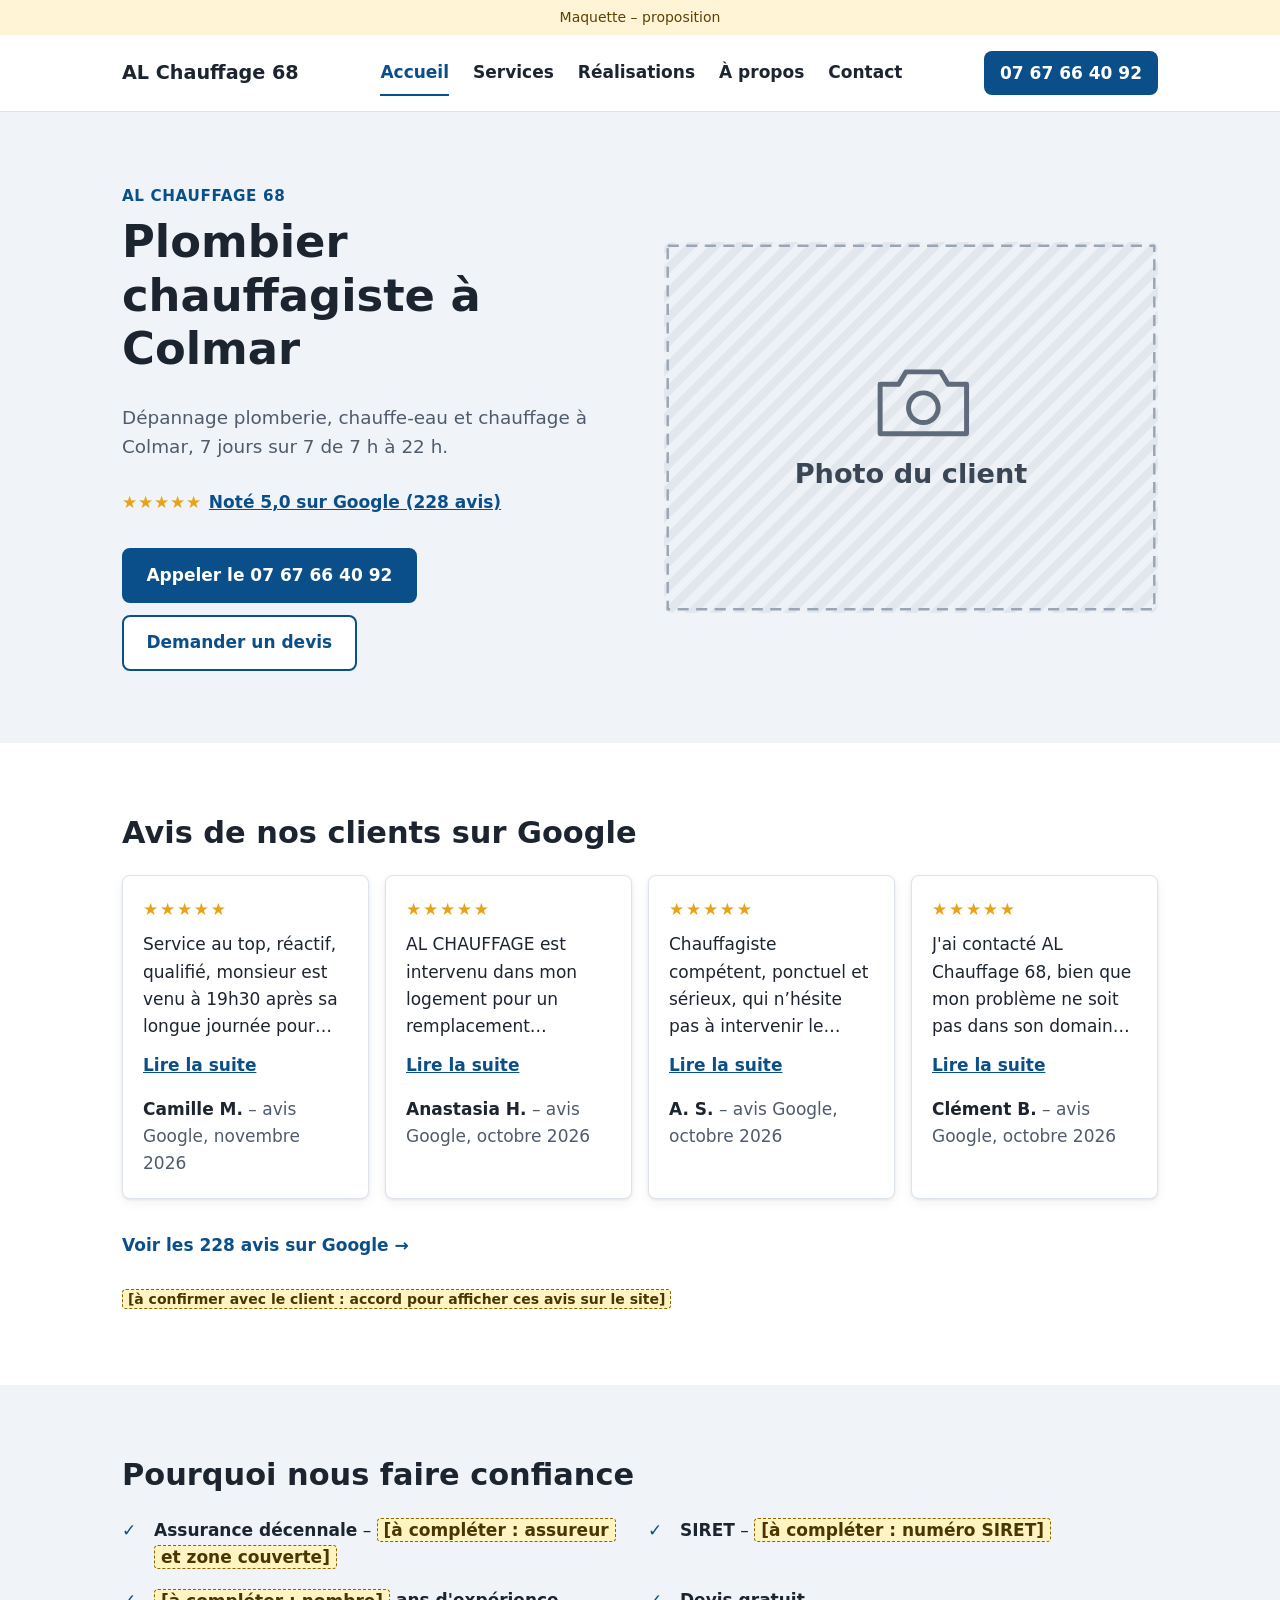
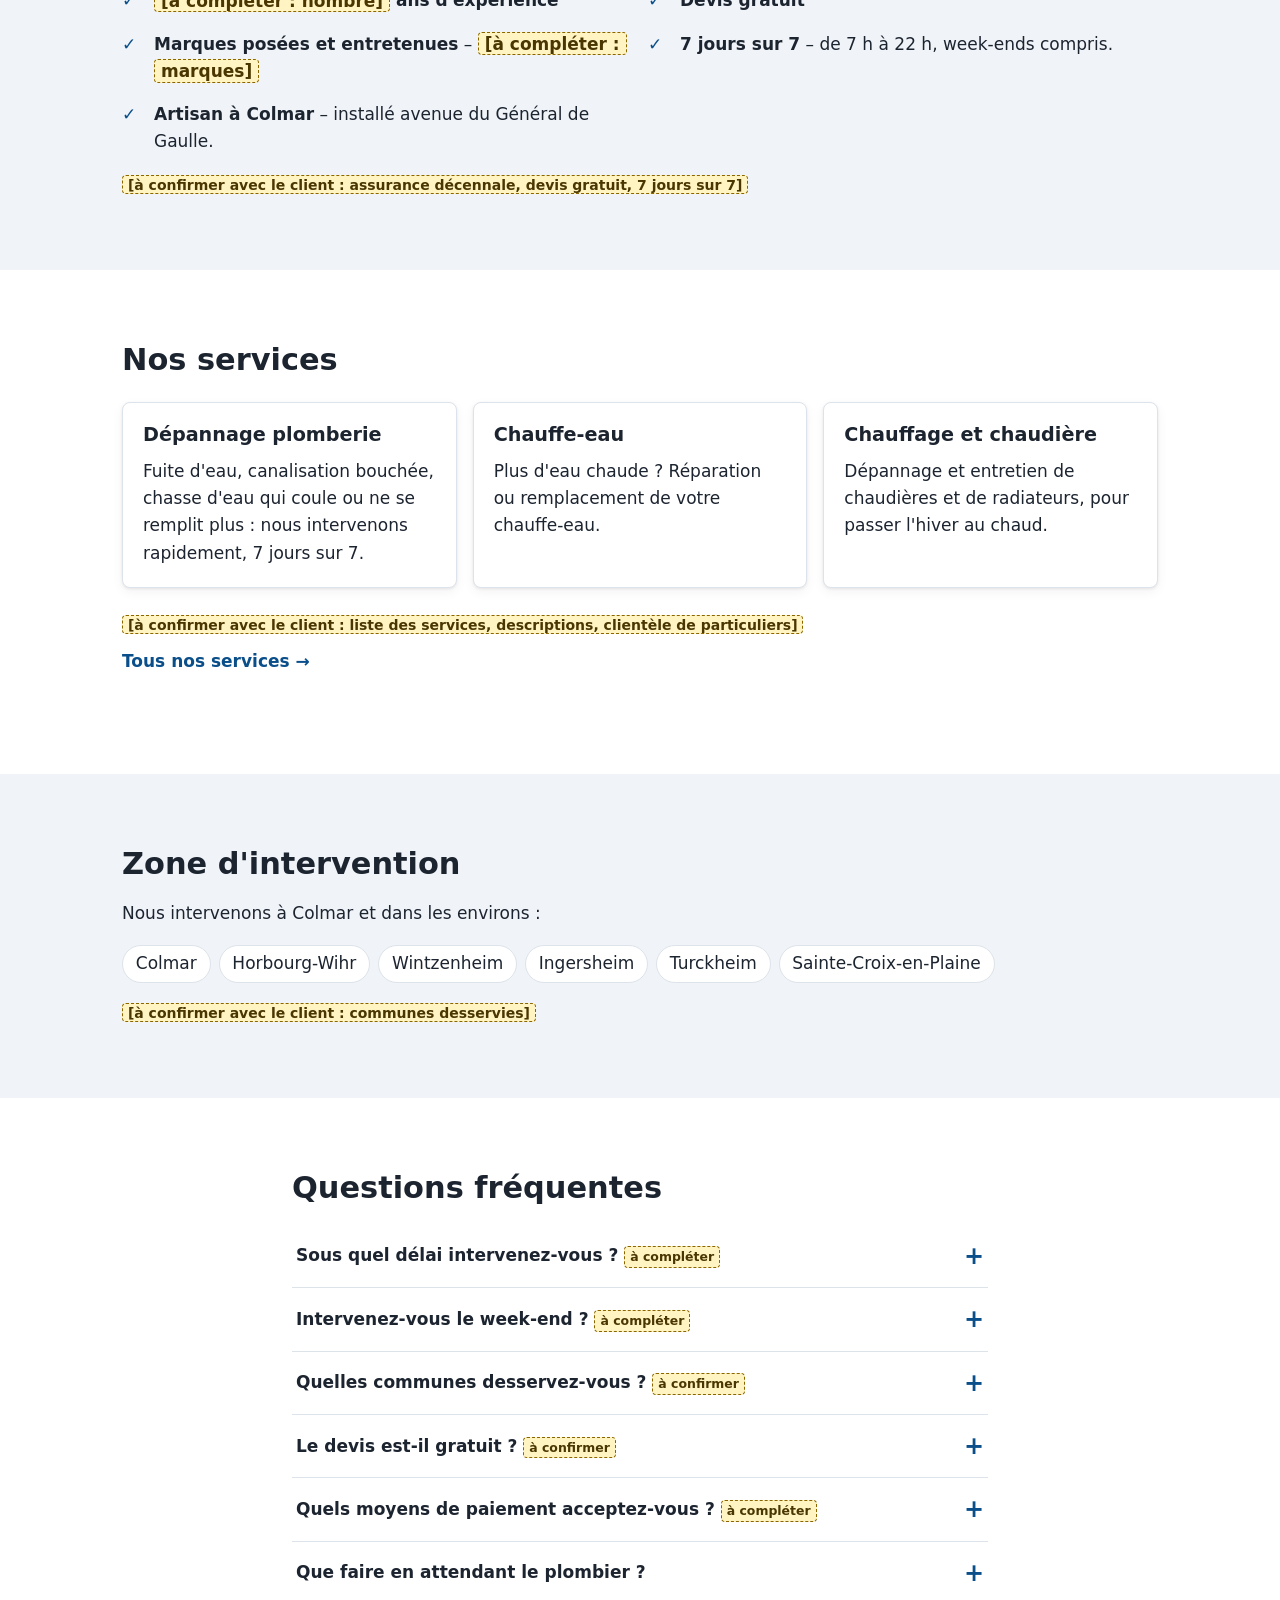
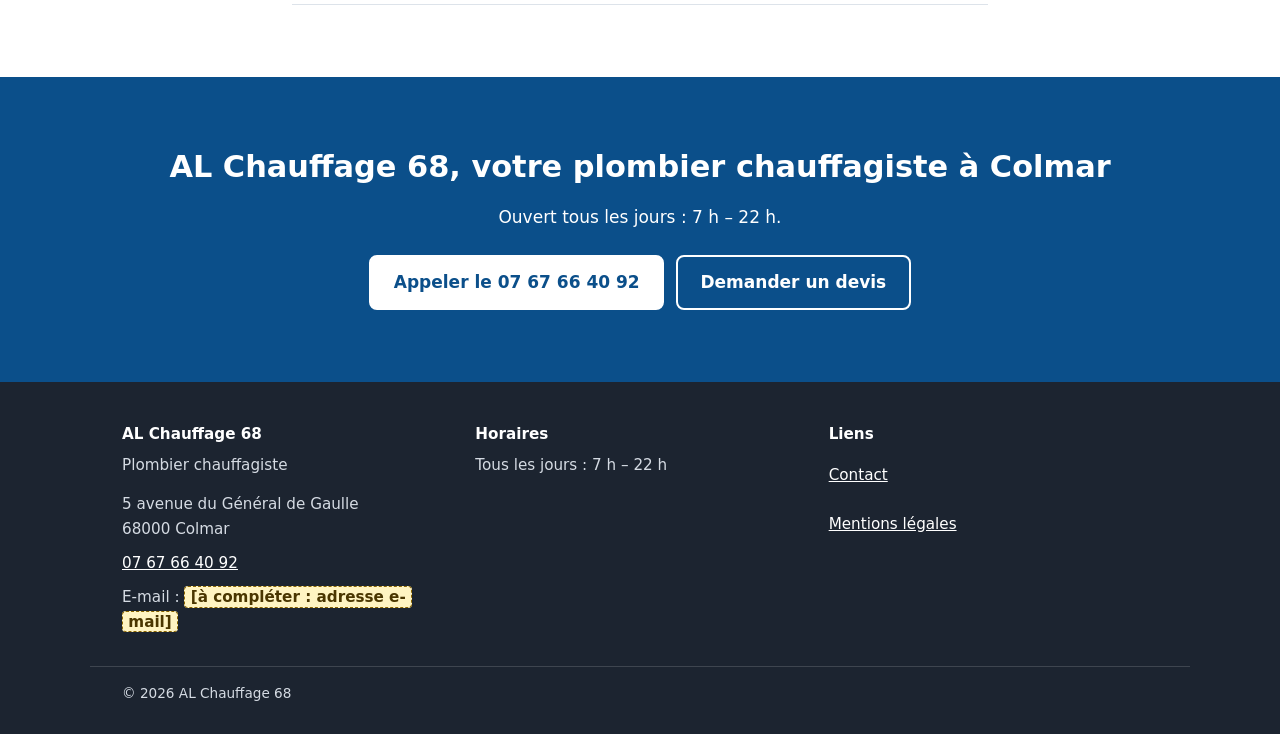
==== commit 1141a3a0: "Retrait de l'itinéraire Co-Authored-By: Claude Opus 5.5 <noreply@anthropic.com>" ====
--- a/index.html
+++ b/index.html
@@ -42,7 +42,7 @@
   <!-- ?v=... : empreinte du fichier calculée par generer.py. Elle change dès que
        le fichier change, ce qui oblige le navigateur à recharger la nouvelle
        version au lieu de garder l'ancienne en mémoire (cache). -->
-  <link rel="stylesheet" href="assets/css/style.css?v=c45af33d">
+  <link rel="stylesheet" href="assets/css/style.css?v=8189a736">
 
   <!-- Les couleurs du client : elles remplacent celles par défaut de style.css -->
   <style>
@@ -123,7 +123,7 @@
        pour que le menu mobile soit replié dès l'affichage, sans clignotement -->
   <script>document.documentElement.classList.add('js');</script>
   <!-- defer : le script s'exécute une fois la page lue, sans la ralentir -->
-  <script src="assets/js/main.js?v=b04b1072" defer></script>
+  <script src="assets/js/main.js?v=4a48be93" defer></script>
 </head>
 <body>
   <!-- Lien d'évitement : permet aux utilisateurs de clavier ou de lecteur
@@ -317,8 +317,8 @@
       <div>
         <p class="pied__titre">Liens</p>
         <ul class="pied__liens">
-          <li><a href="contact.html">Contact et accès</a></li>
-          <li><a href="https://www.google.com/maps/dir/?api=1&amp;destination=AL+Chauffage+68%2C+5+avenue+du+G%C3%A9n%C3%A9ral+de+Gaulle%2C+68000+Colmar" target="_blank" rel="noopener">Itinéraire</a></li>
+          <li><a href="contact.html">Contact</a></li>
+          
           <li><a href="mentions-legales.html">Mentions légales</a></li>
         </ul>
       </div>
--- a/assets/css/style.css
+++ b/assets/css/style.css
@@ -740,6 +740,8 @@
   border-radius: var(--rayon);
 }
 .carte.est-chargee { padding: 0; }
+/* Sans JS le bouton "Afficher la carte" ne ferait rien : on masque l'encadré */
+html:not(.js) .carte { display: none; }
 
 /* --- Formulaire de devis --- */
 .devis {
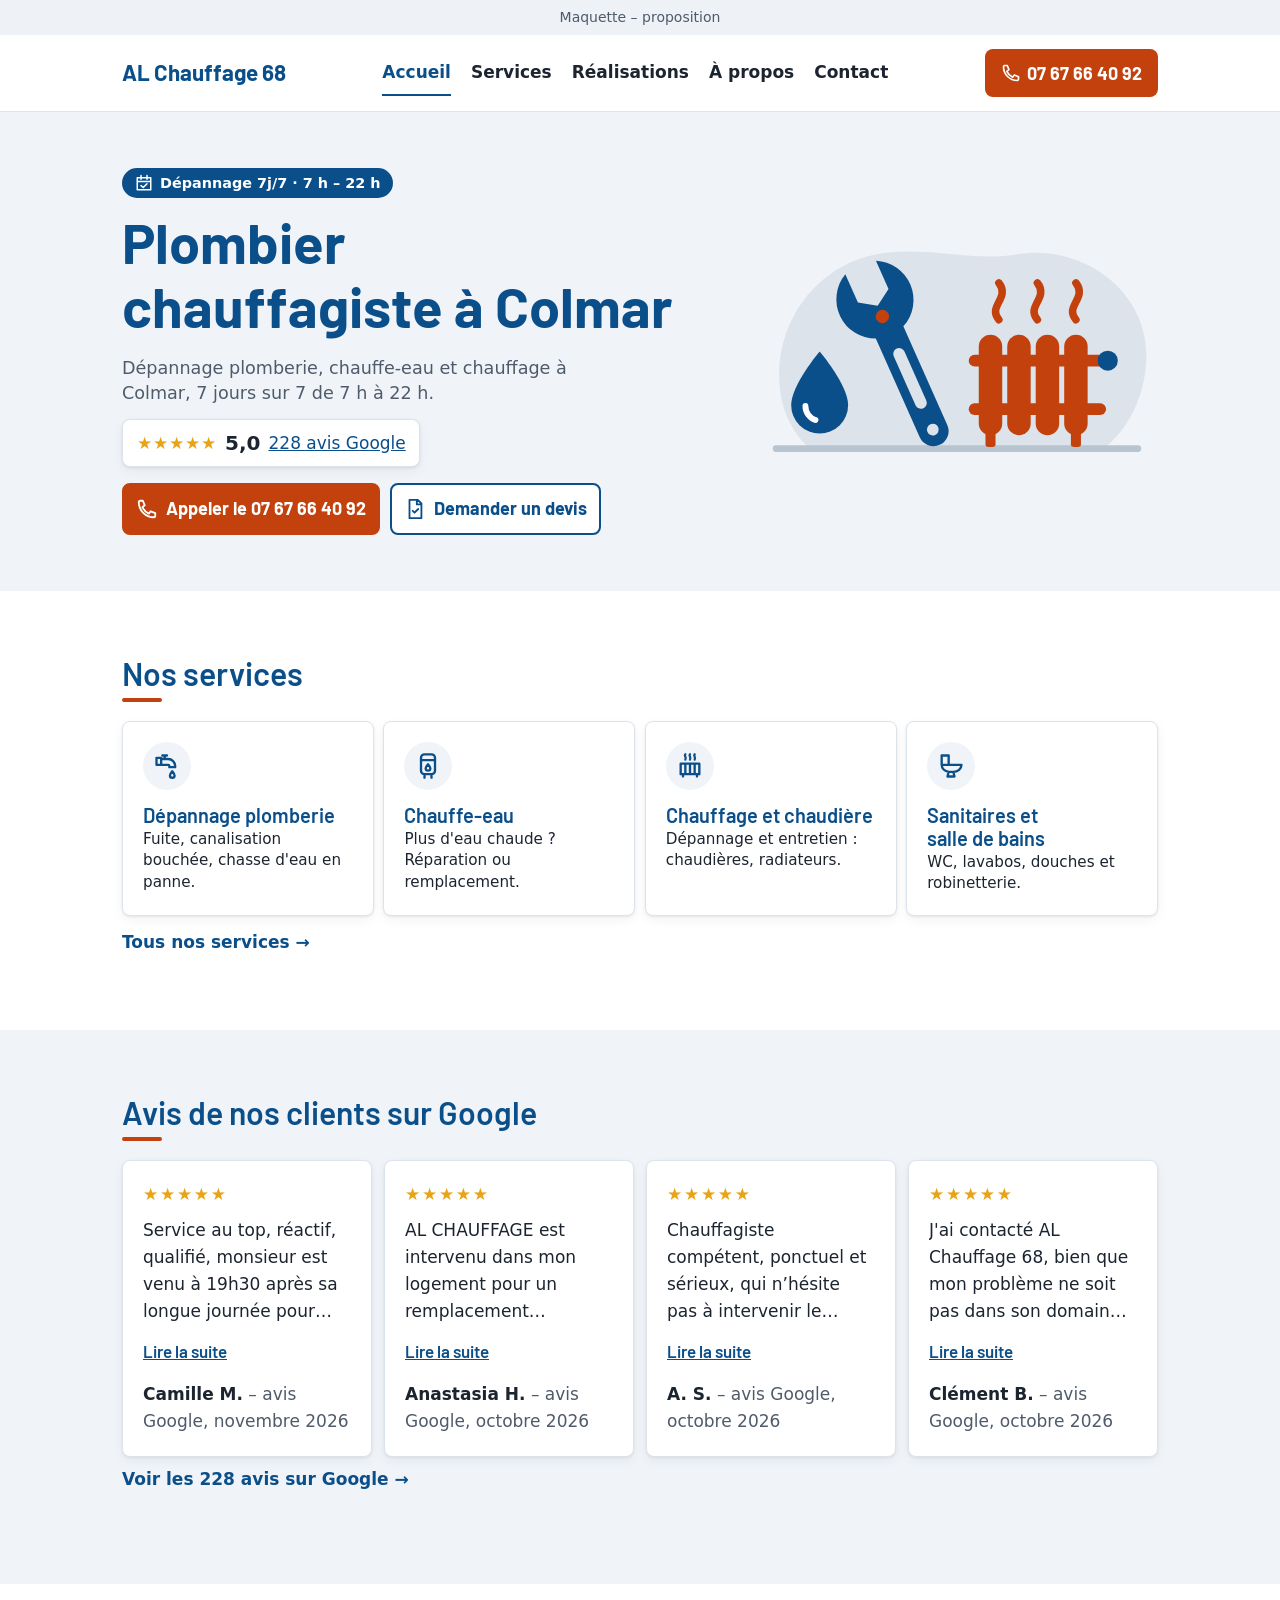
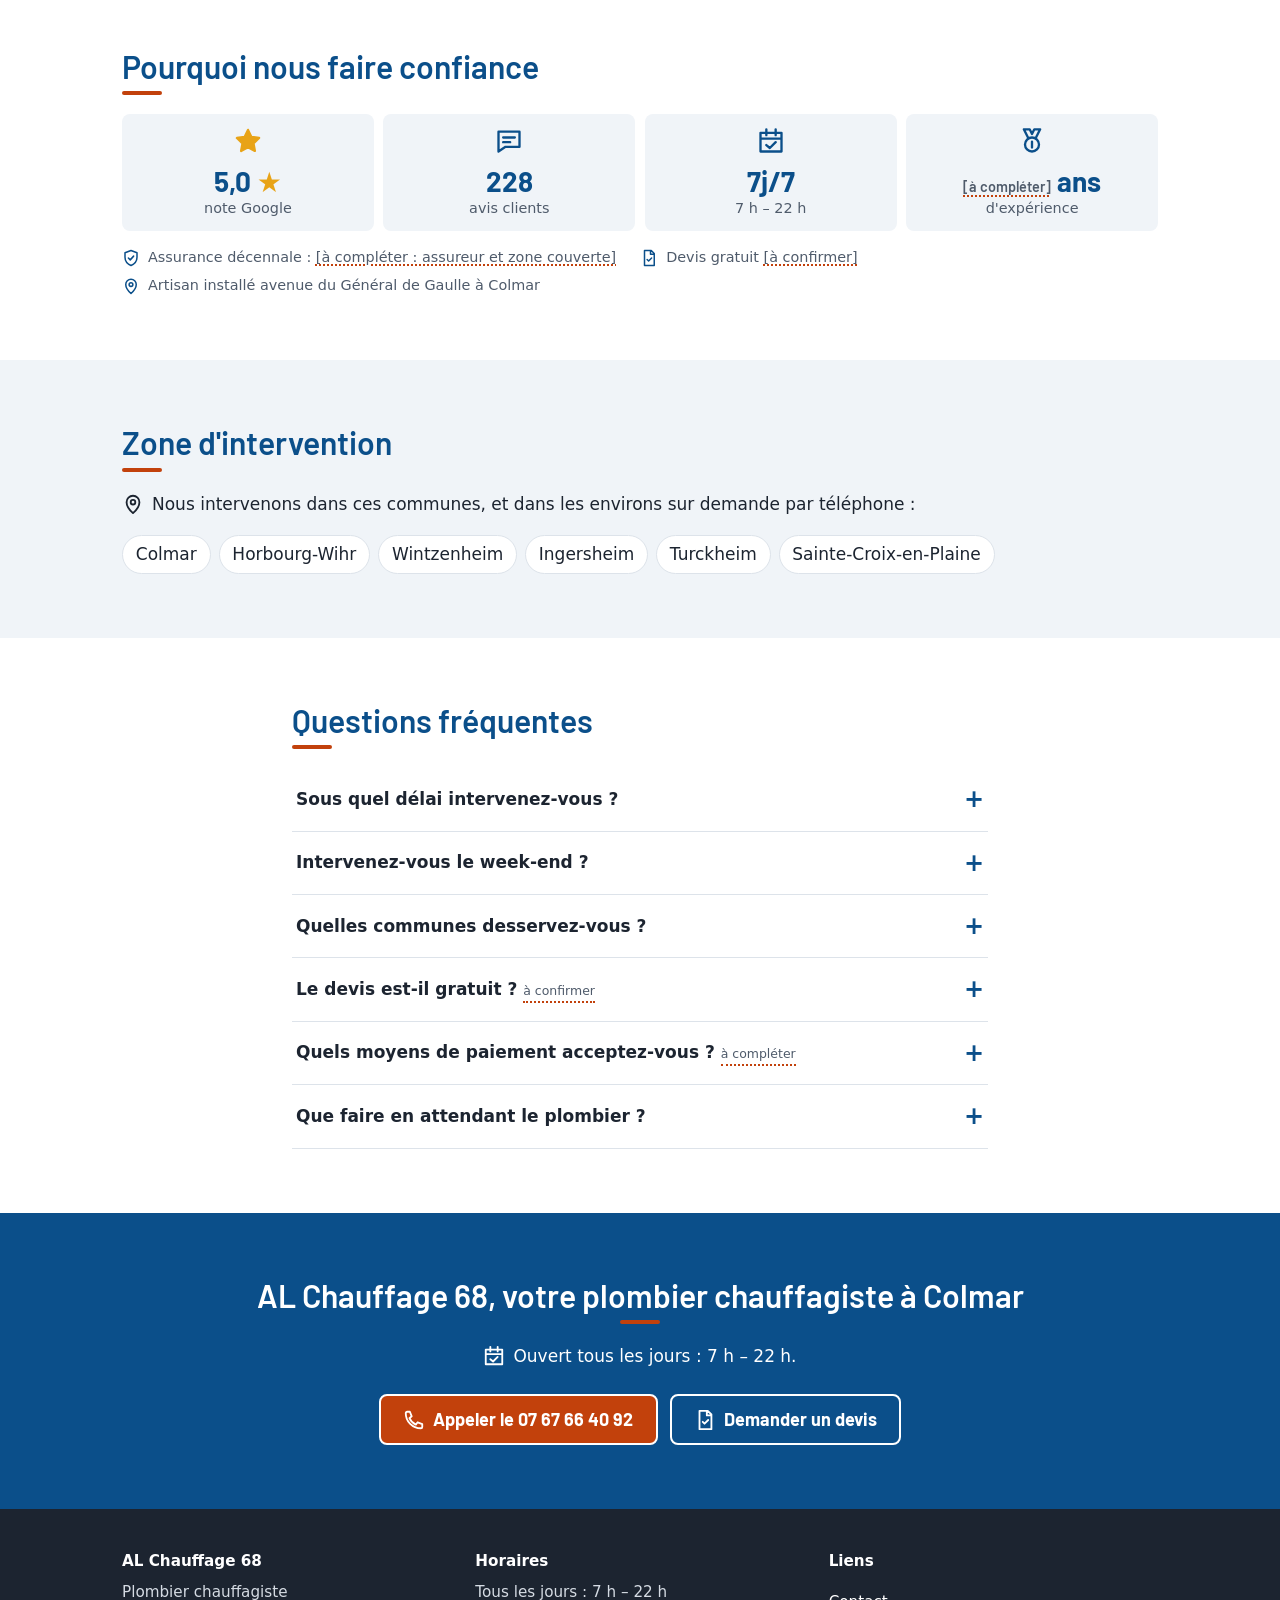
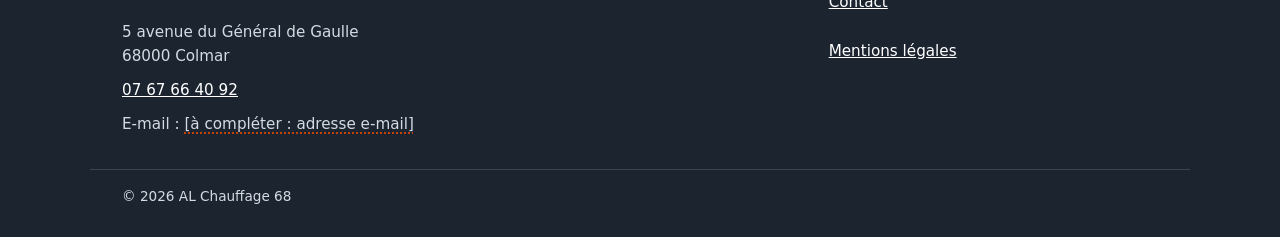
==== commit c7087d0c: "Refonte visuelle : couleurs, Barlow, accueil, carrousel d'avis, page Contact Co-Authored-By: Claude " ====
--- a/index.html
+++ b/index.html
@@ -16,10 +16,43 @@
 <head>
   <meta charset="utf-8">
   <meta name="viewport" content="width=device-width, initial-scale=1">
+  <!-- Accueil d'une maquette : check-list et points à vérifier. Placé après le charset,
+       que le navigateur doit trouver dans les 1024 premiers octets du fichier. -->
+  <!--
+  AVANT LA MISE EN LIGNE (tout se règle dans client.json, puis relancer generer.py)
+  [ ] Retirer le noindex : "maquette": false
+  [ ] Retirer le bandeau maquette : même réglage
+  [ ] Ajouter le nom de domaine : "site.url" (met à jour canonical, Open Graph, sitemap, CNAME)
+  [ ] Renseigner tous les [à compléter] et lever les [à confirmer]
+  [ ] Régler tous les points à vérifier avec le client
+  [ ] Ajouter les photos, dont photos/partage.jpg (1200 x 630)
+  [ ] Renseigner la clé Web3Forms, créée avec l'e-mail de l'artisan, puis tester un vrai envoi
+  [ ] Ligne Sitemap de robots.txt : s'active toute seule avec "maquette": false
+
+  POINTS À VÉRIFIER AVEC LE CLIENT (liste a_verifier de client.json)
+  [ ] Accord pour afficher les 4 avis Google
+  [ ] Accord pour recevoir les demandes de devis et les photos par SMS
+  [ ] Horaires, 7 h – 22 h tous les jours : relire avec le client
+  [ ] Communes desservies : relire avec le client
+  [ ] Services, descriptions, clientèle de particuliers
+  [ ] Sanitaires et salle de bains : service proposé ?
+  [ ] Pompe à chaleur / climatisation (masquée) : service proposé ? Quelles prestations ?
+  [ ] Prix indicatifs, taux horaire et frais de déplacement (non affichés)
+  [ ] Devis gratuit : déplacement compris ?
+  [ ] Délai habituel, pour une urgence et pour des travaux programmés
+  [ ] Majoration le soir et le week-end
+  [ ] Marques posées et entretenues
+  [ ] Parcours de l'artisan, année de création, équipe
+  [ ] Certifications : RGE, Qualibat ou aucune
+  [ ] Texte de présentation et valeurs
+  [ ] Réalisations : types de chantiers, puis description, commune et date de chaque photo
+  [ ] Adresse : local ou domicile ? D'accord pour l'afficher avec une carte ?
+  [ ] Position GPS pour Google (latitude, longitude)
+-->
 
   <!-- Référencement : un titre et une description propres à chaque page -->
   <title>Plombier chauffagiste à Colmar – AL Chauffage 68</title>
-  <meta name="description" content="AL Chauffage 68, plombier chauffagiste à Colmar. Dépannage plomberie, chauffe-eau et chauffage à Colmar, 7 jours sur 7 de 7 h à 22 h.">
+  <meta name="description" content="AL Chauffage 68, plombier chauffagiste à Colmar. Dépannage plomberie, chauffe-eau et chauffage à Colmar, 7 jours sur 7 de 7&nbsp;h à 22&nbsp;h.">
   <!-- "index, follow" pour un vrai site, "noindex, nofollow" pour une maquette -->
   <meta name="robots" content="noindex, nofollow">
   <link rel="canonical" href="https://sneaqix.github.io/maquette-al-chauffage-68/">
@@ -29,7 +62,7 @@
   <meta property="og:locale" content="fr_FR">
   <meta property="og:site_name" content="AL Chauffage 68">
   <meta property="og:title" content="Plombier chauffagiste à Colmar – AL Chauffage 68">
-  <meta property="og:description" content="AL Chauffage 68, plombier chauffagiste à Colmar. Dépannage plomberie, chauffe-eau et chauffage à Colmar, 7 jours sur 7 de 7 h à 22 h.">
+  <meta property="og:description" content="AL Chauffage 68, plombier chauffagiste à Colmar. Dépannage plomberie, chauffe-eau et chauffage à Colmar, 7 jours sur 7 de 7&nbsp;h à 22&nbsp;h.">
   <meta property="og:url" content="https://sneaqix.github.io/maquette-al-chauffage-68/">
   <!-- Image de partage (JPG ou PNG) : absente si le client n'a pas encore de photo -->
   <meta property="og:image" content="https://sneaqix.github.io/maquette-al-chauffage-68/assets/img/partage.png">
@@ -39,15 +72,19 @@
 
   <meta name="theme-color" content="#0b4f8a">
   <link rel="icon" href="assets/img/favicon.svg" type="image/svg+xml">
+  <!-- La graisse des titres et des boutons est chargée en priorité.
+       crossorigin est obligatoire pour une police, même sur le même site. -->
+  <link rel="preload" href="assets/fonts/barlow-700.woff2" as="font" type="font/woff2" crossorigin>
   <!-- ?v=... : empreinte du fichier calculée par generer.py. Elle change dès que
        le fichier change, ce qui oblige le navigateur à recharger la nouvelle
        version au lieu de garder l'ancienne en mémoire (cache). -->
-  <link rel="stylesheet" href="assets/css/style.css?v=8189a736">
+  <link rel="stylesheet" href="assets/css/style.css?v=822691dc">
 
   <!-- Les couleurs du client : elles remplacent celles par défaut de style.css -->
   <style>
     :root {
       --couleur-principale: #0b4f8a;
+      --couleur-action: #c2410c;
       --couleur-accent: #e8a317;
     }
   </style>
@@ -123,7 +160,7 @@
        pour que le menu mobile soit replié dès l'affichage, sans clignotement -->
   <script>document.documentElement.classList.add('js');</script>
   <!-- defer : le script s'exécute une fois la page lue, sans la ralentir -->
-  <script src="assets/js/main.js?v=4a48be93" defer></script>
+  <script src="assets/js/main.js?v=403854ac" defer></script>
 </head>
 <body>
   <!-- Lien d'évitement : permet aux utilisateurs de clavier ou de lecteur
@@ -148,16 +185,16 @@
 
       <nav class="menu" id="menu" aria-label="Menu principal">
         <ul class="menu__liste">
-<li><a class="menu__lien" href="index.html" aria-current="page"><svg class="menu__icone" aria-hidden="true" viewBox="0 0 24 24" width="22" height="22" fill="none" stroke="currentColor" stroke-width="2" stroke-linecap="round" stroke-linejoin="round"><path d="M3 11l9-8 9 8M5 9.5V21h5v-6h4v6h5V9.5"/></svg>Accueil</a></li>
-<li><a class="menu__lien" href="services.html"><svg class="menu__icone" aria-hidden="true" viewBox="0 0 24 24" width="22" height="22" fill="none" stroke="currentColor" stroke-width="2" stroke-linecap="round" stroke-linejoin="round"><path d="M14.7 6.3a1 1 0 0 0 0 1.4l1.6 1.6a1 1 0 0 0 1.4 0l3.8-3.8a6 6 0 0 1-8 8l-6.9 6.9a2.1 2.1 0 0 1-3-3l6.9-6.9a6 6 0 0 1 8-8z"/></svg>Services</a></li>
-<li><a class="menu__lien" href="realisations.html"><svg class="menu__icone" aria-hidden="true" viewBox="0 0 24 24" width="22" height="22" fill="none" stroke="currentColor" stroke-width="2" stroke-linecap="round" stroke-linejoin="round"><path d="M4 4h16v16H4zM4 17l5-5 4 4 3-3 4 4M14 8.5a1.5 1.5 0 1 0 3 0a1.5 1.5 0 1 0-3 0"/></svg>Réalisations</a></li>
-<li><a class="menu__lien" href="a-propos.html"><svg class="menu__icone" aria-hidden="true" viewBox="0 0 24 24" width="22" height="22" fill="none" stroke="currentColor" stroke-width="2" stroke-linecap="round" stroke-linejoin="round"><path d="M8 8a4 4 0 1 0 8 0a4 4 0 1 0-8 0M4 21a8 7 0 0 1 16 0"/></svg>À propos</a></li>
-<li><a class="menu__lien" href="contact.html"><svg class="menu__icone" aria-hidden="true" viewBox="0 0 24 24" width="22" height="22" fill="none" stroke="currentColor" stroke-width="2" stroke-linecap="round" stroke-linejoin="round"><path d="M3 5h18v14H3zM3 6l9 7 9-7"/></svg>Contact</a></li>
+<li><a class="menu__lien" href="index.html" aria-current="page"><svg class="icone menu__icone" aria-hidden="true" focusable="false" viewBox="0 0 24 24" width="22" height="22" fill="none" stroke="currentColor" stroke-width="2" stroke-linecap="round" stroke-linejoin="round"><path d="M3 11l9-8 9 8M5 9.5V21h5v-6h4v6h5V9.5"/></svg>Accueil</a></li>
+<li><a class="menu__lien" href="services.html"><svg class="icone menu__icone" aria-hidden="true" focusable="false" viewBox="0 0 24 24" width="22" height="22" fill="none" stroke="currentColor" stroke-width="2" stroke-linecap="round" stroke-linejoin="round"><path d="M14.7 6.3a1 1 0 0 0 0 1.4l1.6 1.6a1 1 0 0 0 1.4 0l3.8-3.8a6 6 0 0 1-8 8l-6.9 6.9a2.1 2.1 0 0 1-3-3l6.9-6.9a6 6 0 0 1 8-8z"/></svg>Services</a></li>
+<li><a class="menu__lien" href="realisations.html"><svg class="icone menu__icone" aria-hidden="true" focusable="false" viewBox="0 0 24 24" width="22" height="22" fill="none" stroke="currentColor" stroke-width="2" stroke-linecap="round" stroke-linejoin="round"><path d="M4 4h16v16H4zM4 17l5-5 4 4 3-3 4 4M14 8.5a1.5 1.5 0 1 0 3 0a1.5 1.5 0 1 0-3 0"/></svg>Réalisations</a></li>
+<li><a class="menu__lien" href="a-propos.html"><svg class="icone menu__icone" aria-hidden="true" focusable="false" viewBox="0 0 24 24" width="22" height="22" fill="none" stroke="currentColor" stroke-width="2" stroke-linecap="round" stroke-linejoin="round"><path d="M8 8a4 4 0 1 0 8 0a4 4 0 1 0-8 0M4 21a8 7 0 0 1 16 0"/></svg>À propos</a></li>
+<li><a class="menu__lien" href="contact.html"><svg class="icone menu__icone" aria-hidden="true" focusable="false" viewBox="0 0 24 24" width="22" height="22" fill="none" stroke="currentColor" stroke-width="2" stroke-linecap="round" stroke-linejoin="round"><path d="M3 5h18v14H3zM3 6l9 7 9-7"/></svg>Contact</a></li>
 </ul>
       </nav>
 
       <!-- Téléphone dans l'en-tête : visible sur grand écran -->
-      <a class="entete__tel" href="tel:+33767664092">07 67 66 40 92</a>
+      <a class="entete__tel" href="tel:+33767664092" aria-label="Appeler le 07 67 66 40 92"><svg class="icone" aria-hidden="true" focusable="false" viewBox="0 0 24 24" width="20" height="20" fill="none" stroke="currentColor" stroke-width="2" stroke-linecap="round" stroke-linejoin="round"><path d="M7.5 3h-3A1.5 1.5 0 0 0 3 4.5 16.5 16.5 0 0 0 19.5 21a1.5 1.5 0 0 0 1.5-1.5v-3l-5-2-2 2.5a14 14 0 0 1-7-7l2.5-2z"/></svg>07 67 66 40 92</a>
     </div>
   </header>
 
@@ -168,85 +205,77 @@
   Le seul H1 de la page : le métier + la ville (essentiel pour le SEO local).
 -->
 
-<!--
-  AVANT LA MISE EN LIGNE (tout se règle dans client.json, puis relancer generer.py)
-  [ ] Retirer le noindex : "maquette": false
-  [ ] Retirer le bandeau maquette : même réglage
-  [ ] Ajouter le nom de domaine : "site.url" (met à jour canonical, Open Graph, sitemap, CNAME)
-  [ ] Renseigner tous les [à compléter] et lever les [à confirmer]
-  [ ] Ajouter les photos, dont photos/partage.jpg (1200 x 630)
-  [ ] Renseigner la clé Web3Forms, créée avec l'e-mail de l'artisan, puis tester un vrai envoi
-  [ ] Ligne Sitemap de robots.txt : s'active toute seule avec "maquette": false
--->
-
-<!-- 1. Bandeau d'accueil : ce que fait l'entreprise, où, et le bouton d'appel -->
+<!-- 1. Haut de page : ce que fait l'entreprise, où, la note Google et les boutons -->
 <section class="accueil-hero">
   <div class="conteneur accueil-hero__grille">
     <div class="accueil-hero__texte">
-      <p class="surtitre">AL Chauffage 68</p>
+      <p class="pastille"><svg class="icone" aria-hidden="true" focusable="false" viewBox="0 0 24 24" width="18" height="18" fill="none" stroke="currentColor" stroke-width="2" stroke-linecap="round" stroke-linejoin="round"><path d="M3 5h18v16H3zM3 10h18M8 2v5M16 2v5M8 15.5l3 2.5 5-5"/></svg><span>Dépannage 7j/7 · 7&nbsp;h – 22&nbsp;h</span></p>
       <h1>Plombier chauffagiste à Colmar</h1>
-      <p class="accroche">Dépannage plomberie, chauffe-eau et chauffage à Colmar, 7 jours sur 7 de 7 h à 22 h.</p>
-
-      <p class="note-google"><span class="note-google__etoiles" aria-hidden="true"><span class="etoile">★</span><span class="etoile">★</span><span class="etoile">★</span><span class="etoile">★</span><span class="etoile">★</span></span> <a href="https://maps.app.goo.gl/vkjFC9P3EUq2Zqzq7" target="_blank" rel="noopener">Noté 5,0 sur Google (228 avis)</a></p>
+      <p class="accroche">Dépannage plomberie, chauffe-eau et chauffage à Colmar, 7 jours sur 7 de 7&nbsp;h à 22&nbsp;h.</p>
+
+      <a class="note-google" href="https://maps.app.goo.gl/vkjFC9P3EUq2Zqzq7" target="_blank" rel="noopener"><span class="note-google__etoiles" aria-hidden="true"><span class="etoile">★</span><span class="etoile">★</span><span class="etoile">★</span><span class="etoile">★</span><span class="etoile">★</span></span> <strong>5,0<span class="visuellement-cache"> sur 5,</span></strong> <span class="note-google__avis">228 avis Google</span></a>
 
       <div class="boutons">
-        <a class="bouton bouton--principal" href="tel:+33767664092">Appeler le 07 67 66 40 92</a>
+        <!-- main.js montre la barre du bas quand ce bouton sort de l'écran -->
+        <a class="bouton bouton--action" href="tel:+33767664092" data-appel-principal><svg class="icone" aria-hidden="true" focusable="false" viewBox="0 0 24 24" width="22" height="22" fill="none" stroke="currentColor" stroke-width="2" stroke-linecap="round" stroke-linejoin="round"><path d="M7.5 3h-3A1.5 1.5 0 0 0 3 4.5 16.5 16.5 0 0 0 19.5 21a1.5 1.5 0 0 0 1.5-1.5v-3l-5-2-2 2.5a14 14 0 0 1-7-7l2.5-2z"/></svg><span>Appeler le <span class="numero">07 67 66 40 92</span></span></a>
         <!-- Deux boutons visibles, jamais plus. Le 2e : SMS sur téléphone, formulaire sur ordinateur -->
-        <a class="bouton bouton--secondaire bouton--mobile" href="sms:+33767664092?&amp;body=Bonjour%2C%20je%20vous%20contacte%20depuis%20votre%20site.%20Je%20souhaite%20un%20devis%20pour%20%3A%20">Devis par SMS</a><a class="bouton bouton--secondaire bouton--grand-ecran" href="contact.html#devis">Demander un devis</a>
+        <a class="bouton bouton--secondaire bouton--mobile" href="sms:+33767664092?&amp;body=Bonjour%2C%20je%20vous%20contacte%20depuis%20votre%20site.%20Je%20souhaite%20un%20devis%20pour%20%3A%20"><svg class="icone" aria-hidden="true" focusable="false" viewBox="0 0 24 24" width="22" height="22" fill="none" stroke="currentColor" stroke-width="2" stroke-linecap="round" stroke-linejoin="round"><path d="M3 4h18v13H9l-6 4zM8 10.5h.01M12 10.5h.01M16 10.5h.01"/></svg>Devis par SMS</a><a class="bouton bouton--secondaire bouton--grand-ecran" href="contact.html#devis"><svg class="icone" aria-hidden="true" focusable="false" viewBox="0 0 24 24" width="22" height="22" fill="none" stroke="currentColor" stroke-width="2" stroke-linecap="round" stroke-linejoin="round"><path d="M6 2h9l4 4v16H6zM14 2v5h5M9.5 14l2 2 4-4"/></svg>Demander un devis</a>
       </div>
     </div>
 
     <div class="accueil-hero__photo">
-      <figure class="photo-attente"><img class="photo" src="assets/img/attente.svg" alt="Image d'attente : Plombier chauffagiste d&#x27;AL Chauffage 68 en intervention chez un client à Colmar" loading="eager"></figure>
-    </div>
-  </div>
-</section>
-
-<!-- 2. Avis Google choisis à la main, juste après le haut de page :
-     la preuve sociale arrive tout de suite après le bouton d'appel.
-     (Section absente si la liste "avis" de client.json est vide.) -->
+      <img class="illustration" src="assets/img/illustration-accueil.svg" alt="" width="480" height="300" loading="eager">
+    </div>
+  </div>
+</section>
+
+<!-- 2. Services, juste après le haut de page (les 4 premiers de la liste) -->
 <section class="section">
+  <div class="conteneur">
+    <h2>Nos services</h2>
+    <ul class="grille-cartes grille-cartes--apercu">
+<li class="carte-service carte-service--lien"><span class="carte-service__icone"><svg class="icone" aria-hidden="true" focusable="false" viewBox="0 0 24 24" width="28" height="28" fill="none" stroke="currentColor" stroke-width="2" stroke-linecap="round" stroke-linejoin="round"><path d="M3 5h4v6H3zM7 6h6a6 6 0 0 1 6 6v1h-5v-1a1 1 0 0 0-1-1H7M10 6V3M8 3h4M16.5 16.5s-2 2.3-2 3.7a2 2 0 0 0 4 0c0-1.4-2-3.7-2-3.7z"/></svg></span><div><h3><a class="carte-service__lien" href="services.html#service-depannage-plomberie">Dépannage plomberie</a></h3><p>Fuite, canalisation bouchée, chasse d&#x27;eau en panne.</p></div></li>
+<li class="carte-service carte-service--lien"><span class="carte-service__icone"><svg class="icone" aria-hidden="true" focusable="false" viewBox="0 0 24 24" width="28" height="28" fill="none" stroke="currentColor" stroke-width="2" stroke-linecap="round" stroke-linejoin="round"><path d="M6 5a3 3 0 0 1 3-3h6a3 3 0 0 1 3 3v11a3 3 0 0 1-3 3H9a3 3 0 0 1-3-3zM6 7h12M9 19v3M15 19v3M12 10.5s-2 2.3-2 3.5a2 2 0 0 0 4 0c0-1.2-2-3.5-2-3.5z"/></svg></span><div><h3><a class="carte-service__lien" href="services.html#service-chauffe-eau">Chauffe-eau</a></h3><p>Plus d&#x27;eau chaude ? Réparation ou remplacement.</p></div></li>
+<li class="carte-service carte-service--lien"><span class="carte-service__icone"><svg class="icone" aria-hidden="true" focusable="false" viewBox="0 0 24 24" width="28" height="28" fill="none" stroke="currentColor" stroke-width="2" stroke-linecap="round" stroke-linejoin="round"><path d="M4 10h16v9H4zM8 10v9M12 10v9M16 10v9M6 19v2M18 19v2M8 2c-1.5 1.7 1.5 2.5 0 4.5M12 2c-1.5 1.7 1.5 2.5 0 4.5M16 2c-1.5 1.7 1.5 2.5 0 4.5"/></svg></span><div><h3><a class="carte-service__lien" href="services.html#service-chauffage-et-chaudiere">Chauffage et chaudière</a></h3><p>Dépannage et entretien : chaudières, radiateurs.</p></div></li>
+<li class="carte-service carte-service--lien"><span class="carte-service__icone"><svg class="icone" aria-hidden="true" focusable="false" viewBox="0 0 24 24" width="28" height="28" fill="none" stroke="currentColor" stroke-width="2" stroke-linecap="round" stroke-linejoin="round"><path d="M4 3h6v8H4zM4 11h17a7 6 0 0 1-7 6h-4a7 6 0 0 1-6-6zM10 17l-1 4h6l-1-4"/></svg></span><div><h3><a class="carte-service__lien" href="services.html#service-sanitaires-et-salle-de-bains">Sanitaires et salle de bains</a></h3><p>WC, lavabos, douches et robinetterie.</p></div></li>
+</ul>
+    <a class="lien-fleche" href="services.html">Tous nos services</a>
+  </div>
+</section>
+
+<!-- 3. Avis Google choisis à la main, en carrousel sur téléphone et tablette
+     (section absente si la liste "avis" de client.json est vide) -->
+<section class="section section--fond">
 <div class="conteneur">
 <h2>Avis de nos clients sur Google</h2>
-<ul class="avis">
+<div class="carrousel">
+<ul class="avis" role="list" tabindex="0" aria-label="Avis de clients, à faire défiler">
 <li class="avis-carte"><figure><p class="avis-carte__etoiles" role="img" aria-label="Note : 5 sur 5">★★★★★</p><blockquote class="avis-carte__texte"><p>Service au top, réactif, qualifié, monsieur est venu à 19h30 après sa longue journée pour nous dépanner alors que nous n’étions pas encore clients chez lui. Nous ferons appel à lui sans nul doute pour notre entretien chaudière et dépannage dorénavant.</p></blockquote><figcaption>Camille M.<span class="avis-carte__source"> – avis Google, novembre 2026</span></figcaption></figure></li>
 <li class="avis-carte"><figure><p class="avis-carte__etoiles" role="img" aria-label="Note : 5 sur 5">★★★★★</p><blockquote class="avis-carte__texte"><p>AL CHAUFFAGE est intervenu dans mon logement pour un remplacement d&#x27;urgence d&#x27;un chauffe-eau. Le technicien est intervenu rapidement pour effectuer le diagnostique de panne le jour même, avec dépose de l&#x27;ancien matériel, installation du nouveau chauffe-eau le jour suivant. En plus de cela, ils nous a aidé avec notre chasse d&#x27;eau au toilette pour un tarif correct. Très professionnel, serviable et poli. Je le recommande sans réserve.</p></blockquote><figcaption>Anastasia H.<span class="avis-carte__source"> – avis Google, octobre 2026</span></figcaption></figure></li>
 <li class="avis-carte"><figure><p class="avis-carte__etoiles" role="img" aria-label="Note : 5 sur 5">★★★★★</p><blockquote class="avis-carte__texte"><p>Chauffagiste compétent, ponctuel et sérieux, qui n’hésite pas à intervenir le week-end en cas d’urgence, ce qui est vraiment appréciable</p></blockquote><figcaption>A. S.<span class="avis-carte__source"> – avis Google, octobre 2026</span></figcaption></figure></li>
 <li class="avis-carte"><figure><p class="avis-carte__etoiles" role="img" aria-label="Note : 5 sur 5">★★★★★</p><blockquote class="avis-carte__texte"><p>J&#x27;ai contacté AL Chauffage 68, bien que mon problème ne soit pas dans son domaine, il a pris le temps de m&#x27;écouter, d&#x27;appeler un de ses confrères pour qu&#x27;il vienne me dépanner et de me dire de revenir vers lui si son confrère ne me rappelait pas.<br>Il n&#x27;avait rien à gagner à faire tout ça, mais il l&#x27;a fait quand même fait alors que tous ses confrères que j&#x27;ai contacté déniaient me répondre ou se déplacer.<br>Je trouvais ça surprenant un artisan avec une note de 5/5 et autant de commentaires, je comprends mieux pourquoi.</p></blockquote><figcaption>Clément B.<span class="avis-carte__source"> – avis Google, octobre 2026</span></figcaption></figure></li>
 </ul>
+<div class="carrousel__commandes" hidden><button class="carrousel__fleche" type="button" data-sens="-1" aria-label="Avis précédent">‹</button><p class="carrousel__compteur"><span aria-hidden="true">1 / 4</span><span class="visuellement-cache" aria-live="polite">Avis 1 sur 4</span></p><button class="carrousel__fleche" type="button" data-sens="1" aria-label="Avis suivant">›</button></div>
+</div>
 <p><a class="lien-fleche" href="https://maps.app.goo.gl/vkjFC9P3EUq2Zqzq7" target="_blank" rel="noopener">Voir les 228 avis sur Google</a></p>
-<p class="note-client"><span class="a-completer">[à confirmer avec le client : accord pour afficher ces avis sur le site]</span></p>
 </div>
 </section>
 
-<!-- 3. Bandeau de confiance, juste sous les avis (liste "atouts" de client.json) -->
-<section class="section section--fond">
+<!-- 4. Confiance : tuiles ("chiffres" + note Google), puis ligne discrète ("atouts") -->
+<section class="section">
   <div class="conteneur">
     <h2>Pourquoi nous faire confiance</h2>
-    <ul class="atouts">
-<li><strong>Assurance décennale</strong> – <span class="a-completer">[à compléter : assureur et zone couverte]</span></li>
-<li><strong>SIRET</strong> – <span class="a-completer">[à compléter : numéro SIRET]</span></li>
-<li><strong><span class="a-completer">[à compléter : nombre]</span> ans d&#x27;expérience</strong></li>
-<li><strong>Devis gratuit</strong></li>
-<li><strong>Marques posées et entretenues</strong> – <span class="a-completer">[à compléter : marques]</span></li>
-<li><strong>7 jours sur 7</strong> – de 7 h à 22 h, week-ends compris.</li>
-<li><strong>Artisan à Colmar</strong> – installé avenue du Général de Gaulle.</li>
-</ul>
-    <p class="note-client"><span class="a-completer">[à confirmer avec le client : assurance décennale, devis gratuit, 7 jours sur 7]</span></p>
-  </div>
-</section>
-
-<!-- 4. Aperçu des services (les 3 premiers de la liste) -->
-<section class="section">
-  <div class="conteneur">
-    <h2>Nos services</h2>
-    <ul class="grille-cartes">
-<li class="carte-service"><h3>Dépannage plomberie</h3><p>Fuite d&#x27;eau, canalisation bouchée, chasse d&#x27;eau qui coule ou ne se remplit plus : nous intervenons rapidement, 7 jours sur 7.</p></li>
-<li class="carte-service"><h3>Chauffe-eau</h3><p>Plus d&#x27;eau chaude ? Réparation ou remplacement de votre chauffe-eau.</p></li>
-<li class="carte-service"><h3>Chauffage et chaudière</h3><p>Dépannage et entretien de chaudières et de radiateurs, pour passer l&#x27;hiver au chaud.</p></li>
-</ul>
-    <p class="note-client"><span class="a-completer">[à confirmer avec le client : liste des services, descriptions, clientèle de particuliers]</span></p>
-    <p><a class="lien-fleche" href="services.html">Tous nos services</a></p>
+    <ul class="tuiles">
+<li class="tuile"><svg class="icone icone--etoile" aria-hidden="true" focusable="false" viewBox="0 0 24 24" width="28" height="28" fill="currentColor" stroke="currentColor" stroke-width="2" stroke-linecap="round" stroke-linejoin="round"><path d="M12 2.5l2.9 6 6.6.9-4.8 4.6 1.2 6.5L12 17.4l-5.9 3.1 1.2-6.5-4.8-4.6 6.6-.9z"/></svg><p class="tuile__valeur">5,0 <span class="tuile__etoile" aria-hidden="true">★</span></p><p class="tuile__libelle">note Google</p></li>
+<li class="tuile"><svg class="icone" aria-hidden="true" focusable="false" viewBox="0 0 24 24" width="28" height="28" fill="none" stroke="currentColor" stroke-width="2" stroke-linecap="round" stroke-linejoin="round"><path d="M3 4h18v13H9l-6 4zM7 9h10M7 13h6"/></svg><p class="tuile__valeur">228</p><p class="tuile__libelle">avis clients</p></li>
+<li class="tuile"><svg class="icone" aria-hidden="true" focusable="false" viewBox="0 0 24 24" width="28" height="28" fill="none" stroke="currentColor" stroke-width="2" stroke-linecap="round" stroke-linejoin="round"><path d="M3 5h18v16H3zM3 10h18M8 2v5M16 2v5M8 15.5l3 2.5 5-5"/></svg><p class="tuile__valeur">7j/7</p><p class="tuile__libelle">7&nbsp;h – 22&nbsp;h</p></li>
+<li class="tuile"><svg class="icone" aria-hidden="true" focusable="false" viewBox="0 0 24 24" width="28" height="28" fill="none" stroke="currentColor" stroke-width="2" stroke-linecap="round" stroke-linejoin="round"><path d="M6 15a6 6 0 1 0 12 0a6 6 0 1 0-12 0M9 9.8L5 2h5l2 4 2-4h5l-4 7.8M12 12.5v5"/></svg><p class="tuile__valeur"><span class="a-completer">[à compléter]</span> ans</p><p class="tuile__libelle">d&#x27;expérience</p></li>
+</ul>
+    <ul class="garanties">
+<li class="ligne-icone"><svg class="icone" aria-hidden="true" focusable="false" viewBox="0 0 24 24" width="18" height="18" fill="none" stroke="currentColor" stroke-width="2" stroke-linecap="round" stroke-linejoin="round"><path d="M12 2l8 3v6c0 5-3.4 9-8 11-4.6-2-8-6-8-11V5zM8.5 12l2.5 2.5 4.5-5"/></svg><span>Assurance décennale : <span class="a-completer">[à compléter : assureur et zone couverte]</span></span></li>
+<li class="ligne-icone"><svg class="icone" aria-hidden="true" focusable="false" viewBox="0 0 24 24" width="18" height="18" fill="none" stroke="currentColor" stroke-width="2" stroke-linecap="round" stroke-linejoin="round"><path d="M6 2h9l4 4v16H6zM14 2v5h5M9.5 14l2 2 4-4"/></svg><span>Devis gratuit <span class="a-completer">[à confirmer]</span></span></li>
+<li class="ligne-icone"><svg class="icone" aria-hidden="true" focusable="false" viewBox="0 0 24 24" width="18" height="18" fill="none" stroke="currentColor" stroke-width="2" stroke-linecap="round" stroke-linejoin="round"><path d="M12 22s7-6.3 7-12a7 7 0 1 0-14 0c0 5.7 7 12 7 12zM9.5 10a2.5 2.5 0 1 0 5 0a2.5 2.5 0 1 0-5 0"/></svg><span>Artisan installé avenue du Général de Gaulle à Colmar</span></li>
+</ul>
   </div>
 </section>
 
@@ -254,7 +283,7 @@
 <section class="section section--fond">
   <div class="conteneur">
     <h2>Zone d'intervention</h2>
-    <p>Nous intervenons à Colmar et dans les environs :</p>
+    <p class="ligne-icone"><svg class="icone" aria-hidden="true" focusable="false" viewBox="0 0 24 24" width="22" height="22" fill="none" stroke="currentColor" stroke-width="2" stroke-linecap="round" stroke-linejoin="round"><path d="M12 22s7-6.3 7-12a7 7 0 1 0-14 0c0 5.7 7 12 7 12zM9.5 10a2.5 2.5 0 1 0 5 0a2.5 2.5 0 1 0-5 0"/></svg><span>Nous intervenons dans ces communes, et dans les environs sur demande par téléphone :</span></p>
     <ul class="zone">
 <li>Colmar</li>
 <li>Horbourg-Wihr</li>
@@ -263,7 +292,6 @@
 <li>Turckheim</li>
 <li>Sainte-Croix-en-Plaine</li>
 </ul>
-    <p class="note-client"><span class="a-completer">[à confirmer avec le client : communes desservies]</span></p>
   </div>
 </section>
 
@@ -272,12 +300,12 @@
 <div class="conteneur conteneur--etroit">
 <h2>Questions fréquentes</h2>
 <div class="faq">
-<details class="faq__item"><summary><span>Sous quel délai intervenez-vous ? <span class="faq__badge">à compléter</span></span></summary><div class="faq__reponse"><p><span class="a-completer">[à compléter : délai habituel pour une urgence et pour des travaux programmés]</span>. En cas d&#x27;urgence, le plus rapide est de nous appeler au 07 67 66 40 92.</p></div></details>
-<details class="faq__item"><summary><span>Intervenez-vous le week-end ? <span class="faq__badge">à compléter</span></span></summary><div class="faq__reponse"><p>Nos horaires sont de 7 h à 22 h, samedi et dimanche compris <span class="a-completer">[à confirmer avec le client : interventions le week-end]</span>. Majoration éventuelle : <span class="a-completer">[à compléter : majoration soir et week-end]</span>.</p></div></details>
-<details class="faq__item"><summary><span>Quelles communes desservez-vous ? <span class="faq__badge">à confirmer</span></span></summary><div class="faq__reponse"><p>Colmar, Horbourg-Wihr, Wintzenheim, Ingersheim, Turckheim et Sainte-Croix-en-Plaine <span class="a-completer">[à confirmer avec le client : communes desservies]</span>. Pour une autre commune, appelez-nous.</p></div></details>
-<details class="faq__item"><summary><span>Le devis est-il gratuit ? <span class="faq__badge">à confirmer</span></span></summary><div class="faq__reponse"><p>Oui, le devis est gratuit <span class="a-completer">[à confirmer avec le client : devis gratuit, déplacement compris ou non]</span>.</p></div></details>
+<details class="faq__item"><summary><span>Sous quel délai intervenez-vous ?</span></summary><div class="faq__reponse"><p>En cas d&#x27;urgence, le plus rapide est de nous appeler au 07 67 66 40 92.</p></div></details>
+<details class="faq__item"><summary><span>Intervenez-vous le week-end ?</span></summary><div class="faq__reponse"><p>Oui, 7 jours sur 7, de 7&nbsp;h à 22&nbsp;h.</p></div></details>
+<details class="faq__item"><summary><span>Quelles communes desservez-vous ?</span></summary><div class="faq__reponse"><p>Colmar, Horbourg-Wihr, Wintzenheim, Ingersheim, Turckheim, Sainte-Croix-en-Plaine (et environs, sur demande par téléphone).</p></div></details>
+<details class="faq__item"><summary><span>Le devis est-il gratuit ? <span class="faq__badge">à confirmer</span></span></summary><div class="faq__reponse"><p>Oui, le devis est gratuit <span class="a-completer">[à confirmer]</span>.</p></div></details>
 <details class="faq__item"><summary><span>Quels moyens de paiement acceptez-vous ? <span class="faq__badge">à compléter</span></span></summary><div class="faq__reponse"><p><span class="a-completer">[à compléter : moyens de paiement]</span></p></div></details>
-<details class="faq__item"><summary><span>Que faire en attendant le plombier ?</span></summary><div class="faq__reponse"><ul><li>Fuite d&#x27;eau : fermez le robinet d&#x27;arrêt général, souvent près du compteur d&#x27;eau.</li><li>Eau près d&#x27;une prise ou d&#x27;un appareil électrique : n&#x27;y touchez pas et coupez le courant au tableau, seulement si vous pouvez y aller au sec.</li><li>Chauffe-eau qui fuit : coupez son alimentation électrique ou gaz, puis son arrivée d&#x27;eau, si c&#x27;est sans danger.</li><li>Chaudière en panne : notez le code d&#x27;erreur affiché et ne démontez rien.</li><li>Odeur de gaz : aérez, ne touchez à aucun interrupteur, pas de flamme ni de téléphone à l&#x27;intérieur, sortez, puis appelez Urgence Sécurité Gaz au 0 800 47 33 33 (gratuit, 24 h/24).</li><li>Malaise, incendie ou très forte odeur de gaz : sortez et appelez le 18 ou le 112.</li></ul></div></details>
+<details class="faq__item"><summary><span>Que faire en attendant le plombier ?</span></summary><div class="faq__reponse"><ul><li>Fuite d&#x27;eau : fermez le robinet d&#x27;arrêt général, souvent près du compteur d&#x27;eau.</li><li>Eau près d&#x27;une prise ou d&#x27;un appareil électrique : n&#x27;y touchez pas et coupez le courant au tableau, seulement si vous pouvez y aller au sec.</li><li>Chauffe-eau qui fuit : coupez son alimentation électrique ou gaz, puis son arrivée d&#x27;eau, si c&#x27;est sans danger.</li><li>Chaudière en panne : notez le code d&#x27;erreur affiché et ne démontez rien.</li><li>Odeur de gaz : aérez, ne touchez à aucun interrupteur, pas de flamme ni de téléphone à l&#x27;intérieur, sortez, puis appelez Urgence Sécurité Gaz au 0 800 47 33 33 (gratuit, 24&nbsp;h/24).</li><li>Malaise, incendie ou très forte odeur de gaz : sortez et appelez le 18 ou le 112.</li></ul></div></details>
 </div>
 </div>
 </section>
@@ -286,10 +314,10 @@
 <section class="section section--appel">
   <div class="conteneur">
     <h2>AL Chauffage 68, votre plombier chauffagiste à Colmar</h2>
-    <p>Ouvert tous les jours : 7 h – 22 h.</p>
+    <p class="ligne-icone"><svg class="icone" aria-hidden="true" focusable="false" viewBox="0 0 24 24" width="22" height="22" fill="none" stroke="currentColor" stroke-width="2" stroke-linecap="round" stroke-linejoin="round"><path d="M3 5h18v16H3zM3 10h18M8 2v5M16 2v5M8 15.5l3 2.5 5-5"/></svg><span>Ouvert tous les jours : 7&nbsp;h – 22&nbsp;h.</span></p>
     <div class="boutons boutons--centre">
-      <a class="bouton bouton--inverse" href="tel:+33767664092">Appeler le 07 67 66 40 92</a>
-      <a class="bouton bouton--contour" href="contact.html#devis">Demander un devis</a>
+      <a class="bouton bouton--action" href="tel:+33767664092"><svg class="icone" aria-hidden="true" focusable="false" viewBox="0 0 24 24" width="22" height="22" fill="none" stroke="currentColor" stroke-width="2" stroke-linecap="round" stroke-linejoin="round"><path d="M7.5 3h-3A1.5 1.5 0 0 0 3 4.5 16.5 16.5 0 0 0 19.5 21a1.5 1.5 0 0 0 1.5-1.5v-3l-5-2-2 2.5a14 14 0 0 1-7-7l2.5-2z"/></svg><span>Appeler le <span class="numero">07 67 66 40 92</span></span></a>
+      <a class="bouton bouton--contour" href="contact.html#devis"><svg class="icone" aria-hidden="true" focusable="false" viewBox="0 0 24 24" width="22" height="22" fill="none" stroke="currentColor" stroke-width="2" stroke-linecap="round" stroke-linejoin="round"><path d="M6 2h9l4 4v16H6zM14 2v5h5M9.5 14l2 2 4-4"/></svg>Demander un devis</a>
     </div>
   </div>
 </section>
@@ -329,10 +357,10 @@
   <!-- Barre d'action fixe en bas de l'écran, sur téléphone uniquement -->
   <div class="barre-action">
     <a class="barre-action__bouton barre-action__bouton--appel" href="tel:+33767664092">
-      <svg class="icone-appel" aria-hidden="true" viewBox="0 0 24 24" width="20" height="20"><path fill="currentColor" d="M6.6 10.8a15.1 15.1 0 0 0 6.6 6.6l2.2-2.2a1 1 0 0 1 1-.25 11.4 11.4 0 0 0 3.6.57 1 1 0 0 1 1 1V20a1 1 0 0 1-1 1A17 17 0 0 1 3 4a1 1 0 0 1 1-1h3.5a1 1 0 0 1 1 1c0 1.25.2 2.45.57 3.6a1 1 0 0 1-.25 1z"/></svg>
+      <svg class="icone icone-appel" aria-hidden="true" focusable="false" viewBox="0 0 24 24" width="20" height="20" fill="none" stroke="currentColor" stroke-width="2" stroke-linecap="round" stroke-linejoin="round"><path d="M7.5 3h-3A1.5 1.5 0 0 0 3 4.5 16.5 16.5 0 0 0 19.5 21a1.5 1.5 0 0 0 1.5-1.5v-3l-5-2-2 2.5a14 14 0 0 1-7-7l2.5-2z"/></svg>
       Appeler
     </a>
-    <a class="barre-action__bouton" href="sms:+33767664092?&amp;body=Bonjour%2C%20je%20vous%20contacte%20depuis%20votre%20site.%20Je%20souhaite%20un%20devis%20pour%20%3A%20"><svg aria-hidden="true" viewBox="0 0 24 24" width="20" height="20"><path fill="currentColor" d="M4 3h16a2 2 0 0 1 2 2v11a2 2 0 0 1-2 2H8l-6 4V5a2 2 0 0 1 2-2z"/></svg>Devis SMS</a>
+    <a class="barre-action__bouton" href="sms:+33767664092?&amp;body=Bonjour%2C%20je%20vous%20contacte%20depuis%20votre%20site.%20Je%20souhaite%20un%20devis%20pour%20%3A%20"><svg class="icone" aria-hidden="true" focusable="false" viewBox="0 0 24 24" width="20" height="20" fill="none" stroke="currentColor" stroke-width="2" stroke-linecap="round" stroke-linejoin="round"><path d="M3 4h18v13H9l-6 4zM8 10.5h.01M12 10.5h.01M16 10.5h.01"/></svg>Devis SMS</a>
   </div>
 </body>
 </html>
--- a/assets/css/style.css
+++ b/assets/css/style.css
@@ -4,7 +4,9 @@
    Écrit "mobile d'abord" : les règles de base sont pour le téléphone,
    les blocs @media (min-width: ...) ajoutent la mise en page grand écran.
 
-   Infos manquantes : classe .a-completer (jaune, pointillés), voir section 3.
+   Deux couleurs : bleu (principale) pour la structure, orange (action) pour agir.
+   Le jaune (accent) sert uniquement aux étoiles.
+   Infos manquantes : classe .a-completer (gris, pointillés orange), voir section 3.
 
    Sommaire :
      1. Variables (couleurs, espacements)
@@ -22,17 +24,19 @@
 
 
 /* 1. VARIABLES ------------------------------------------------------------
-   Les deux couleurs du client sont redéfinies dans le <head> de chaque page
+   Les couleurs du client sont redéfinies dans le <head> de chaque page
    (voir base.html). Les valeurs ci-dessous ne servent que par défaut.
    Règle : le texte blanc doit rester lisible sur --couleur-principale
    (contraste d'au moins 4,5:1, vérifiable sur https://webaim.org/resources/contrastchecker/). */
 :root {
   --cible-tactile: 44px;           /* taille minimum de ce qu'on touche du doigt */
-  --couleur-principale: #0b4f8a;   /* boutons, liens, titres forts */
-  --couleur-accent: #e8a317;       /* étoiles, petits détails */
+  --couleur-principale: #0b4f8a;   /* structure : titres, liens, fonds, boutons secondaires */
+  --couleur-action: #c2410c;       /* action principale : Appeler, Envoyer */
+  --couleur-accent: #e8a317;       /* les étoiles, et rien d'autre */
 
   /* Teinte plus foncée calculée automatiquement (survol des boutons) */
   --couleur-principale-fonce: color-mix(in srgb, var(--couleur-principale) 80%, black);
+  --couleur-action-fonce: color-mix(in srgb, var(--couleur-action) 80%, black);
   /* Fond très clair teinté de la couleur du client */
   --couleur-fond-teinte: color-mix(in srgb, var(--couleur-principale) 6%, white);
 
@@ -40,6 +44,9 @@
   --texte-doux: #4f5b6b;
   --fond: #ffffff;
   --bordure: #dde3ea;
+  --texte-sur-fonce: #d5dbe3;
+
+  --police-titres: "Barlow", system-ui, -apple-system, "Segoe UI", Roboto, Arial, sans-serif;
 
   --rayon: 8px;
   --ombre: 0 1px 3px rgb(0 0 0 / 0.08), 0 4px 12px rgb(0 0 0 / 0.05);
@@ -50,6 +57,21 @@
 
 
 /* 2. BASE ----------------------------------------------------------------- */
+/* Barlow, hébergée avec le site : aucune requête vers Google (licence : fonts/OFL.txt).
+   swap : le texte s'affiche tout de suite en police système, puis passe en Barlow. */
+@font-face {
+  font-family: "Barlow";
+  src: url("../fonts/barlow-600.woff2") format("woff2");
+  font-weight: 600;
+  font-display: swap;
+}
+@font-face {
+  font-family: "Barlow";
+  src: url("../fonts/barlow-700.woff2") format("woff2");
+  font-weight: 700;
+  font-display: swap;
+}
+
 *,
 *::before,
 *::after {
@@ -57,7 +79,7 @@
 }
 
 html {
-  /* Polices du système : aucune police à télécharger, affichage immédiat */
+  /* Texte courant en police du système (Barlow : titres, nom et boutons seulement) */
   font-family: system-ui, -apple-system, "Segoe UI", Roboto, "Helvetica Neue", Arial, sans-serif;
   line-height: 1.6;
   color: var(--texte);
@@ -76,13 +98,26 @@
 }
 
 h1, h2, h3 {
-  line-height: 1.2;
+  line-height: 1.15;
   margin: 0 0 0.6em;
-  color: var(--texte);
-}
-h1 { font-size: clamp(1.9rem, 6vw, 2.8rem); }
-h2 { font-size: clamp(1.45rem, 4vw, 1.9rem); }
-h3 { font-size: 1.2rem; }
+  font-family: var(--police-titres);
+  color: var(--couleur-principale);
+  overflow-wrap: break-word;
+  text-wrap: balance;              /* évite un mot tout seul sur la dernière ligne */
+}
+h1 { font-size: clamp(2.3rem, 9vw, 3.5rem); font-weight: 700; }
+h2 { font-size: clamp(1.5rem, 4.2vw, 2rem); font-weight: 600; }
+h3 { font-size: 1.25rem; font-weight: 600; }
+/* Le petit trait orange sous chaque h2 du site */
+h2::after {
+  content: "";
+  display: block;
+  width: 40px;
+  height: 4px;
+  margin-top: 0.4rem;
+  border-radius: 2px;
+  background: var(--couleur-action);
+}
 
 p { margin: 0 0 1em; }
 
@@ -132,7 +167,9 @@
   color: #fff;
   border-radius: var(--rayon);
 }
-.lien-evitement:focus { top: 0.5rem; color: #fff; }
+.lien-evitement:hover,
+.lien-evitement:focus { color: #fff; }
+.lien-evitement:focus { top: 0.5rem; }
 
 
 /* 3. UTILITAIRES ---------------------------------------------------------- */
@@ -144,7 +181,7 @@
 }
 .conteneur--etroit { max-width: 760px; }
 
-.section { padding-block: 3rem; }
+.section { padding-block: 2.25rem; }
 .section--fond { background: var(--couleur-fond-teinte); }
 
 /* Section d'appel final : fond de la couleur du client, texte blanc */
@@ -154,20 +191,26 @@
   text-align: center;
 }
 .section--appel h2 { color: #fff; }
+.section--appel h2::after { margin-inline: auto; }
+
+/* Pictogrammes au trait (tracés : ICONES dans generer.py) */
+.icone { flex-shrink: 0; }
+.ligne-icone {
+  display: flex;
+  align-items: flex-start;
+  gap: 0.5rem;
+}
+.ligne-icone > .icone { margin-top: 0.15em; }
+.section--appel .ligne-icone { justify-content: center; }
+.titre-icone .icone {
+  margin-right: 0.4rem;
+  vertical-align: -0.15em;
+}
 
 .intro {
   font-size: 1.125rem;
   color: var(--texte-doux);
   max-width: 65ch;
-}
-
-.surtitre {
-  margin-bottom: 0.4rem;
-  font-weight: 700;
-  font-size: 0.95rem;
-  letter-spacing: 0.04em;
-  text-transform: uppercase;
-  color: var(--couleur-principale);
 }
 
 .lien-fleche {
@@ -192,34 +235,34 @@
   padding: 0.75rem 1.4rem;
   border: 2px solid var(--couleur-principale);
   border-radius: var(--rayon);
-  font: inherit;
+  gap: 0.5rem;
+  font-family: var(--police-titres);
+  font-size: 1.125rem;
   font-weight: 700;
+  line-height: 1.3;
   text-decoration: none;
   text-align: center;
   cursor: pointer;
 }
-.bouton--principal {
-  background: var(--couleur-principale);
+.numero { white-space: nowrap; }
+/* Action principale : orange */
+.bouton--action {
+  background: var(--couleur-action);
+  border-color: var(--couleur-action);
   color: #fff;
 }
-.bouton--principal:hover {
-  background: var(--couleur-principale-fonce);
-  border-color: var(--couleur-principale-fonce);
+.bouton--action:hover {
+  background: var(--couleur-action-fonce);
+  border-color: var(--couleur-action-fonce);
   color: #fff;
 }
+/* Sur fond bleu, l'orange se détache mal (1,6:1) : bordure blanche */
+.section--appel .bouton--action { border-color: #fff; }
 .bouton--secondaire {
   background: #fff;
   color: var(--couleur-principale);
 }
 .bouton--secondaire:hover { background: var(--couleur-fond-teinte); }
-/* Bouton blanc sur fond coloré (section d'appel) */
-.bouton--inverse {
-  background: #fff;
-  border-color: #fff;
-  color: var(--couleur-principale);
-}
-.bouton--inverse:hover { background: var(--couleur-fond-teinte); color: var(--couleur-principale-fonce); }
-
 /* Bouton transparent bordé de blanc (2e bouton d'une section d'appel) */
 .bouton--contour {
   background: transparent;
@@ -234,33 +277,32 @@
    --grand-ecran : seulement ordinateur */
 .bouton--grand-ecran { display: none; }
 
-/* Boutons empilés (page Contact) : même largeur, l'un sous l'autre */
-.boutons--colonne {
-  flex-direction: column;
-  align-items: flex-start;
-  margin: 0 0 1rem;
-}
-
-/* Info que le client doit fournir ou confirmer (posée par texte() dans generer.py).
-   Couleurs fixes : lisible sur fond blanc, bleu ou sombre (contraste 8:1). */
+/* Téléphone : boutons principaux en pleine largeur, l'un sous l'autre */
+@media (max-width: 639.98px) {
+  .accueil-hero .boutons,
+  .contact__actions,
+  .section--appel .boutons {
+    flex-direction: column;
+    align-items: stretch;
+  }
+  .section--appel .conteneur > .bouton { width: 100%; }
+}
+
+/* Info que le client doit fournir ou confirmer (posée par texte() dans generer.py) :
+   discrète, mais repérable au soulignement en pointillés orange. */
 .a-completer {
-  padding: 0.05em 0.35em;
-  border: 1px dashed #8a6500;
-  border-radius: 4px;
-  background: #fff4c2;
-  color: #4a3600;
-  font-weight: 600;
+  color: var(--texte-doux);
+  font-weight: 400;
   letter-spacing: normal;
   text-transform: none;
+  text-decoration: underline dotted var(--couleur-action);
+  text-decoration-thickness: 2px;
+  text-underline-offset: 0.22em;
   overflow-wrap: anywhere;
-  -webkit-box-decoration-break: clone;
-  box-decoration-break: clone;     /* bordure complète même sur deux lignes */
-}
-.note-client {
-  margin: 1rem 0 0;
-  font-size: 0.875rem;
-  line-height: 1.9;
-}
+}
+/* Sur fond sombre, le gris serait illisible (2,3:1) */
+.pied .a-completer,
+.section--appel .a-completer { color: var(--texte-sur-fonce); }
 
 /* Image d'attente "Photo du client" (maquette) */
 .photo-attente {
@@ -281,7 +323,6 @@
 /* Zones tactiles : les liens isolés font au moins 44 px de haut
    (les liens au milieu d'une phrase en sont dispensés par les règles WCAG). */
 .logo,
-.note-google a,
 .lien-tactile,
 .pied a {
   display: inline-flex;
@@ -313,9 +354,11 @@
 }
 
 .logo {
-  font-weight: 800;
-  font-size: 1.2rem;
-  color: var(--texte);
+  font-family: var(--police-titres);
+  font-weight: 700;
+  font-size: 1.4rem;
+  line-height: 1.15;
+  color: var(--couleur-principale);
   text-decoration: none;
 }
 
@@ -332,6 +375,7 @@
   border-radius: var(--rayon);
   background: #fff;
   font: inherit;
+  font-family: var(--police-titres);
   font-weight: 600;
   color: var(--texte);
   cursor: pointer;
@@ -465,8 +509,8 @@
 .bandeau-maquette {
   margin: 0;
   padding: 0.4rem var(--espace);
-  background: #fff4d6;
-  color: #5c4300;
+  background: #eef1f5;             /* gris : le jaune est réservé aux étoiles */
+  color: var(--texte-doux);
   font-size: 0.875rem;
   text-align: center;
 }
@@ -476,27 +520,64 @@
 
 /* --- Accueil --- */
 .accueil-hero {
-  padding-block: 2.25rem 3rem;
+  padding-block: 1.5rem;
   background: var(--couleur-fond-teinte);
 }
+.accueil-hero h1 { margin-bottom: 0.3em; }
+.accueil-hero .boutons { margin-top: 1rem; }
 .accroche {
-  font-size: 1.15rem;
+  margin-bottom: 0.8rem;
+  font-size: 1.1rem;
+  line-height: 1.45;
   color: var(--texte-doux);
   max-width: 40ch;
 }
-.accueil-hero__photo { margin-top: 2rem; }
-
-/* Note Google : "★ Noté 5,0 sur Google (228 avis)" */
+
+/* "Dépannage 7j/7 · 7 h – 22 h" */
+.pastille {
+  display: inline-flex;
+  align-items: center;
+  gap: 0.45rem;
+  margin-bottom: 0.75rem;
+  padding: 0.3rem 0.8rem;
+  border-radius: 999px;
+  background: var(--couleur-principale);
+  color: #fff;
+  font-size: 0.9rem;
+  font-weight: 600;
+  line-height: 1.4;
+}
+
+/* Badge Google : ★★★★★ 5,0 228 avis Google */
 .note-google {
   display: inline-flex;
+  flex-wrap: wrap;
   align-items: center;
-  gap: 0.4rem;
-  margin: 0;
-  font-weight: 600;
-}
+  column-gap: 0.5rem;
+  min-height: 48px;
+  padding: 0.4rem 0.85rem;
+  border: 1px solid var(--bordure);
+  border-radius: var(--rayon);
+  background: #fff;
+  box-shadow: var(--ombre);
+  color: var(--texte);
+  text-decoration: none;
+}
+a.note-google:hover { border-color: var(--couleur-principale); color: var(--texte); }
 .note-google__etoiles { color: var(--couleur-accent); letter-spacing: 0.05em; white-space: nowrap; }
-
-/* Grilles de cartes (services, atouts) : 1 colonne en mobile */
+.note-google strong { font-size: 1.25rem; }
+a.note-google .note-google__avis { color: var(--couleur-principale); text-decoration: underline; }
+
+/* Illustration : petite sur téléphone, pour ne pas pousser le contenu */
+.accueil-hero__photo { margin-top: 1rem; }
+.accueil-hero__photo .illustration {
+  width: 100%;
+  height: 128px;
+  object-fit: contain;
+}
+.accueil-hero__photo .photo { max-height: 220px; }
+
+/* Grilles de cartes (services) : 1 colonne en mobile */
 .grille-cartes {
   display: grid;
   gap: 1rem;
@@ -512,6 +593,50 @@
   box-shadow: var(--ombre);
 }
 .carte-service p:last-child { margin-bottom: 0; }
+.carte-service__icone,
+.tuile > .icone { color: var(--couleur-principale); }
+
+/* Accueil : carte compacte (icône à gauche), cliquable en entier */
+.grille-cartes--apercu { gap: 0.6rem; margin: 1rem 0 0.25rem; }
+.carte-service--lien {
+  position: relative;
+  display: flex;
+  align-items: flex-start;
+  gap: 0.85rem;
+  padding: 0.8rem;
+}
+.carte-service--lien .carte-service__icone {
+  display: grid;
+  place-items: center;
+  flex-shrink: 0;
+  width: 48px;
+  height: 48px;
+  border-radius: 50%;
+  background: var(--couleur-fond-teinte);
+}
+.carte-service--lien h3 { margin-bottom: 0.15rem; }
+.carte-service--lien p { font-size: 0.95rem; line-height: 1.4; }
+/* Un seul lien (le titre), dont le ::after recouvre toute la carte */
+.carte-service__lien { text-decoration: none; }
+.carte-service__lien::after {
+  content: "";
+  position: absolute;
+  inset: 0;
+  border-radius: var(--rayon);
+}
+.carte-service__lien:focus-visible { outline: 0; }
+.carte-service__lien:focus-visible::after { outline: 3px solid var(--texte); outline-offset: 2px; }
+.carte-service--lien:hover { border-color: var(--couleur-principale); }
+
+/* Page Services : icône à côté du titre, ancre par service */
+.carte-service__titre {
+  display: flex;
+  align-items: flex-start;
+  gap: 0.75rem;
+}
+.carte-service__titre h2 { font-size: 1.5rem; }
+.carte-service:target { border-color: var(--couleur-principale); }
+.grille-cartes--detail .photo { aspect-ratio: 16 / 9; }
 .carte-service .photo,
 .carte-service .photo-attente { margin-bottom: 1rem; }
 
@@ -527,34 +652,114 @@
 }
 .tarifs ul { margin: 0; padding-left: 1.2rem; line-height: 1.9; }
 
-/* Liste des atouts avec une coche */
-.atouts {
+/* Tuiles de confiance : 2 colonnes sur téléphone, 4 sur ordinateur */
+.tuiles {
   display: grid;
-  gap: 1rem;
-  margin: 1.5rem 0 0;
+  grid-template-columns: repeat(2, minmax(0, 1fr));
+  gap: 0.6rem;
+  margin: 1rem 0 0;
   padding: 0;
   list-style: none;
 }
-.atouts li {
-  position: relative;
-  padding-left: 2rem;
-}
-.atouts li::before {
-  content: "✓";
-  position: absolute;
-  left: 0;
-  top: 0;
-  font-weight: 800;
+.tuile {
+  padding: 0.8rem 0.5rem;
+  border-radius: var(--rayon);
+  background: var(--couleur-fond-teinte);
+  text-align: center;
+}
+/* Nombre impair de tuiles : la dernière prend toute la largeur */
+@media (max-width: 899.98px) {
+  .tuile:last-child:nth-child(odd) { grid-column: 1 / -1; }
+}
+.tuile > .icone--etoile { color: var(--couleur-accent); }
+.tuile__valeur {
+  margin: 0.1rem 0 0;
+  font-family: var(--police-titres);
+  font-size: 1.75rem;
+  font-weight: 700;
+  line-height: 1.2;
   color: var(--couleur-principale);
 }
-
-/* Avis Google choisis à la main : 1 colonne en mobile, 2 ou 3 sur grand écran */
-.avis {
-  display: grid;
-  gap: 1rem;
-  margin: 1.5rem 0;
+.tuile__valeur .a-completer { font-size: 0.9rem; }
+.tuile__etoile { color: var(--couleur-accent); }
+.tuile__libelle {
+  margin: 0;
+  font-size: 0.9rem;
+  line-height: 1.35;
+  color: var(--texte-doux);
+}
+/* La ligne plus discrète sous les tuiles */
+.garanties {
+  display: flex;
+  flex-wrap: wrap;
+  gap: 0.4rem 1.5rem;
+  margin: 1rem 0 0;
   padding: 0;
   list-style: none;
+  font-size: 0.9rem;
+  line-height: 1.5;
+  color: var(--texte-doux);
+}
+.garanties > li > .icone { color: var(--couleur-principale); }
+
+/* Avis Google choisis à la main : carrousel sous 900 px, grille au-delà */
+.avis {
+  position: relative;              /* repère des positions des cartes (main.js) */
+  display: grid;
+  gap: 0.75rem;
+  margin: 1rem 0 0;
+  padding: 0;
+  list-style: none;
+}
+/* Carrousel 100 % CSS : le doigt ou le clavier font défiler, main.js n'ajoute que le compteur */
+@media (max-width: 899.98px) {
+  .avis {
+    display: flex;
+    margin-inline: calc(-1 * var(--espace));
+    padding: 0.25rem var(--espace) 0.5rem;
+    overflow-x: auto;
+    overscroll-behavior-x: contain;
+    scroll-snap-type: x mandatory;
+    scroll-padding-inline: var(--espace);
+    scrollbar-width: thin;
+  }
+  .avis > li {
+    flex: 0 0 85%;
+    min-width: 0;
+    scroll-snap-align: start;
+  }
+  .avis > li:only-child { flex-basis: 100%; }
+  .avis:focus-visible { outline-offset: -3px; }
+}
+.carrousel__commandes {
+  display: flex;
+  align-items: center;
+  justify-content: center;
+  gap: 1rem;
+}
+.carrousel__fleche {
+  width: var(--cible-tactile);
+  height: var(--cible-tactile);
+  padding: 0;
+  border: 2px solid var(--couleur-principale);
+  border-radius: 50%;
+  background: #fff;
+  color: var(--couleur-principale);
+  font: 700 1.6rem/1 var(--police-titres);
+  cursor: pointer;
+}
+/* aria-disabled plutôt que disabled : le bouton garde le focus clavier */
+.carrousel__fleche[aria-disabled="true"] {
+  border-color: var(--texte-doux);
+  border-style: dashed;
+  color: var(--texte-doux);
+  cursor: default;
+}
+.carrousel__compteur {
+  min-width: 3.5rem;
+  margin: 0;
+  font-weight: 700;
+  text-align: center;
 }
 .avis-carte figure {
   height: 100%;
@@ -594,6 +799,7 @@
   border: 0;
   background: none;
   font: inherit;
+  font-family: var(--police-titres);
   font-weight: 600;
   color: var(--couleur-principale);
   text-decoration: underline;
@@ -640,18 +846,17 @@
   color: var(--couleur-principale);
 }
 .faq__item[open] summary::after { content: "−"; }
-.faq__reponse { padding: 0 0.25rem 0.5rem; line-height: 1.9; }
+.faq__reponse { padding: 0 0.25rem 0.5rem; line-height: 1.7; }
 .faq__reponse ul { margin: 0 0 1em; padding-left: 1.2rem; }
 .faq__reponse li { margin-bottom: 0.5rem; }
 /* Même apparence que .a-completer, sans être compté comme un emplacement de plus */
 .faq__badge {
   display: inline-block;
-  padding: 0 0.4em;
-  border: 1px dashed #8a6500;
-  border-radius: 4px;
-  background: #fff4c2;
-  color: #4a3600;
+  color: var(--texte-doux);
+  border-bottom: 2px dotted var(--couleur-action);
   font-size: 0.78rem;
+  font-weight: 400;
+  line-height: 1.5;
 }
 
 /* --- Réalisations : galerie --- */
@@ -672,7 +877,7 @@
   margin-top: 0.4rem;
   font-size: 0.95rem;
   color: var(--texte-doux);
-  line-height: 1.9;
+  line-height: 1.6;
 }
 .galerie__titre { display: block; color: var(--texte); }
 .galerie__ligne { display: block; }
@@ -683,16 +888,17 @@
   display: grid;
   gap: 1rem;
 }
-.a-propos__sections .carte-info { background: #fff; line-height: 1.9; }
-.a-propos__sections h2 { font-size: 1.3rem; }
+.a-propos__sections .carte-info { background: #fff; line-height: 1.7; }
+.a-propos__sections h2 { font-size: 1.4rem; }
 .a-propos__sections ul { margin: 0; padding-left: 1.2rem; }
 
 /* --- Contact --- */
 .contact__grille {
   display: grid;
   gap: 1rem;
-  margin-top: 1.5rem;
-}
+  margin-top: 2.5rem;
+}
+.contact__actions { margin-top: 1rem; }
 .carte-info {
   padding: 1.25rem;
   border: 1px solid var(--bordure);
@@ -746,9 +952,8 @@
 /* --- Formulaire de devis --- */
 .devis {
   max-width: 680px;
-  margin-top: 2.5rem;
-}
-.devis__demo,
+  margin-top: 2rem;
+}
 .devis__retour,
 .formulaire__etat:not(:empty) {
   padding: 0.75rem 1rem;
@@ -756,7 +961,12 @@
   border-radius: var(--rayon);
   background: var(--couleur-fond-teinte);
 }
-.devis__demo { line-height: 1.9; }
+.devis__demo {
+  margin: 0.75rem 0;
+  font-size: 0.8rem;
+  line-height: 1.5;
+  color: var(--texte-doux);
+}
 /* Confirmation sans JS : Web3Forms renvoie sur contact.html#demande-envoyee */
 .devis__retour { display: none; }
 .devis__retour:target { display: block; }
@@ -832,21 +1042,21 @@
 .formulaire__etat[data-type="erreur"]:not(:empty) { border-color: #b3261e; background: #fdecea; }
 .devis__rgpd {
   font-size: 0.875rem;
-  line-height: 1.9;
+  line-height: 1.6;
   color: var(--texte-doux);
 }
 
 /* --- Mentions légales --- */
-.texte-long p { line-height: 1.9; }    /* place pour les repères jaunes qui se suivent */
+.texte-long p { line-height: 1.75; }   /* place pour les pointillés des repères */
 .texte-long h3 { margin: 1.4rem 0 0.3rem; font-size: 1.05rem; }
-.texte-long h2 { margin-top: 2rem; font-size: 1.3rem; }
+.texte-long h2 { margin-top: 2rem; font-size: 1.4rem; }
 
 
 /* 7. PIED DE PAGE --------------------------------------------------------- */
 .pied {
   padding-block: 2.5rem 1rem;
   background: #1c2430;
-  color: #d5dbe3;
+  color: var(--texte-sur-fonce);
   font-size: 0.95rem;
 }
 .pied a { color: #fff; }
@@ -899,6 +1109,8 @@
   gap: 0.5rem;
   border: 2px solid var(--couleur-principale);
   border-radius: var(--rayon);
+  font-family: var(--police-titres);
+  font-size: 1.125rem;
   font-weight: 700;
   text-decoration: none;
   color: var(--couleur-principale);
@@ -906,10 +1118,26 @@
   white-space: nowrap;
 }
 .barre-action__bouton--appel {
-  background: var(--couleur-principale);
+  background: var(--couleur-action);
+  border-color: var(--couleur-action);
   color: #fff;
 }
-.barre-action__bouton--appel:hover { color: #fff; }
+.barre-action__bouton--appel:hover {
+  background: var(--couleur-action-fonce);
+  border-color: var(--couleur-action-fonce);
+  color: #fff;
+}
+/* Posée par main.js sur l'accueil, tant que le "Appeler" du haut est à l'écran.
+   visibility : la barre cachée sort aussi de la navigation au clavier. */
+.barre-action.est-masquee {
+  transform: translateY(calc(100% + 12px));
+  visibility: hidden;
+}
+/* Menu ouvert : il recouvre le bouton du haut, la barre doit donc revenir */
+.menu-ouvert .barre-action.est-masquee {
+  transform: none;
+  visibility: visible;
+}
 
 
 /* 9. GRAND ÉCRAN ---------------------------------------------------------- */
@@ -917,12 +1145,11 @@
 /* Tablette et plus (à partir de 640 px) : grilles sur 2 colonnes */
 @media (min-width: 640px) {
   .grille-cartes,
-  .atouts,
-  .avis,
   .galerie,
   .a-propos__sections,
   .contact__grille { grid-template-columns: repeat(2, 1fr); }
   .pied__grille { grid-template-columns: repeat(3, 1fr); }
+  .formulaire__envoi { width: auto; min-width: 260px; }
 }
 
 /* Ordinateur (à partir de 900 px) : menu en ligne, plus de barre d'action */
@@ -937,14 +1164,14 @@
   .bouton--mobile { display: none; }
   .bouton--grand-ecran { display: inline-flex; }
 
-  .section { padding-block: 4.5rem; }
+  .section { padding-block: 4rem; }
 
   /* Le menu s'affiche toujours en ligne, le bouton ☰ disparaît */
   .entete__ligne { flex-wrap: nowrap; min-height: 76px; }
   .js .menu-bouton { display: none; }
   .menu,
   .js .menu { display: block; width: auto; }
-  .menu__liste { display: flex; gap: 1.5rem; padding: 0; }
+  .menu__liste { display: flex; gap: 1.25rem; padding: 0; }
   .menu__lien { padding: 0.5rem 0; border-bottom: 2px solid transparent; }
   .menu__icone { display: none; }
   .menu__lien:hover,
@@ -953,19 +1180,27 @@
   .entete__tel {
     display: inline-flex;
     align-items: center;
-    min-height: 44px;
+    gap: 0.4rem;
+    min-height: 48px;
     padding: 0.5rem 1rem;
     border-radius: var(--rayon);
-    background: var(--couleur-principale);
+    background: var(--couleur-action);
     color: #fff;
+    font-family: var(--police-titres);
+    font-size: 1.125rem;
     font-weight: 700;
     text-decoration: none;
     white-space: nowrap;
   }
-  .entete__tel:hover { background: var(--couleur-principale-fonce); color: #fff; }
+  .entete__tel:hover { background: var(--couleur-action-fonce); color: #fff; }
 
   /* Accueil et À propos : texte à gauche, photo à droite */
-  .accueil-hero { padding-block: 4.5rem; }
+  .accueil-hero { padding-block: 3.5rem; }
+  .accueil-hero__photo .illustration { height: 320px; }
+  /* Boutons un peu resserrés : ils tiennent côte à côte dès 900 px */
+  .accueil-hero .boutons { gap: 0.6rem; }
+  .accueil-hero .bouton { padding-inline: 0.75rem; }
+  .accueil-hero__photo .photo { max-height: none; }
   .accueil-hero__grille,
   .a-propos__grille {
     display: grid;
@@ -973,11 +1208,20 @@
     gap: 3rem;
     align-items: center;
   }
+  .accueil-hero__grille { grid-template-columns: minmax(0, 3fr) minmax(0, 2fr); gap: 2rem; }
   .accueil-hero__photo,
   .a-propos__photo { margin-top: 0; }
 
-  .grille-cartes,
   .galerie { grid-template-columns: repeat(3, 1fr); }
+  .grille-cartes--apercu { grid-template-columns: repeat(4, minmax(0, 1fr)); }
+  /* Une colonne par tuile : 4 pour AL Chauffage 68 */
+  .tuiles {
+    grid-template-columns: none;
+    grid-auto-flow: column;
+    grid-auto-columns: minmax(0, 1fr);
+  }
+  .carte-service--lien { flex-direction: column; padding: 1.25rem; }
+  .carrousel__commandes { display: none; }
   /* Avis : autant de colonnes que possible (au moins 240 px chacune),
      donc 4 avis = 4 colonnes sur une seule ligne */
   .avis { grid-template-columns: repeat(auto-fit, minmax(240px, 1fr)); }
@@ -1051,6 +1295,9 @@
     40%, 80% { transform: rotate(14deg); }
   }
 
+  /* --- Barre du bas qui glisse (classe posée après le premier placement, sinon elle clignote) --- */
+  .barre-action.est-animee { transition: transform 0.25s ease-out, visibility 0.25s; }
+
   /* --- En-tête qui se cache en descendant --- */
   .entete { transition: transform 0.25s ease-out; }
 
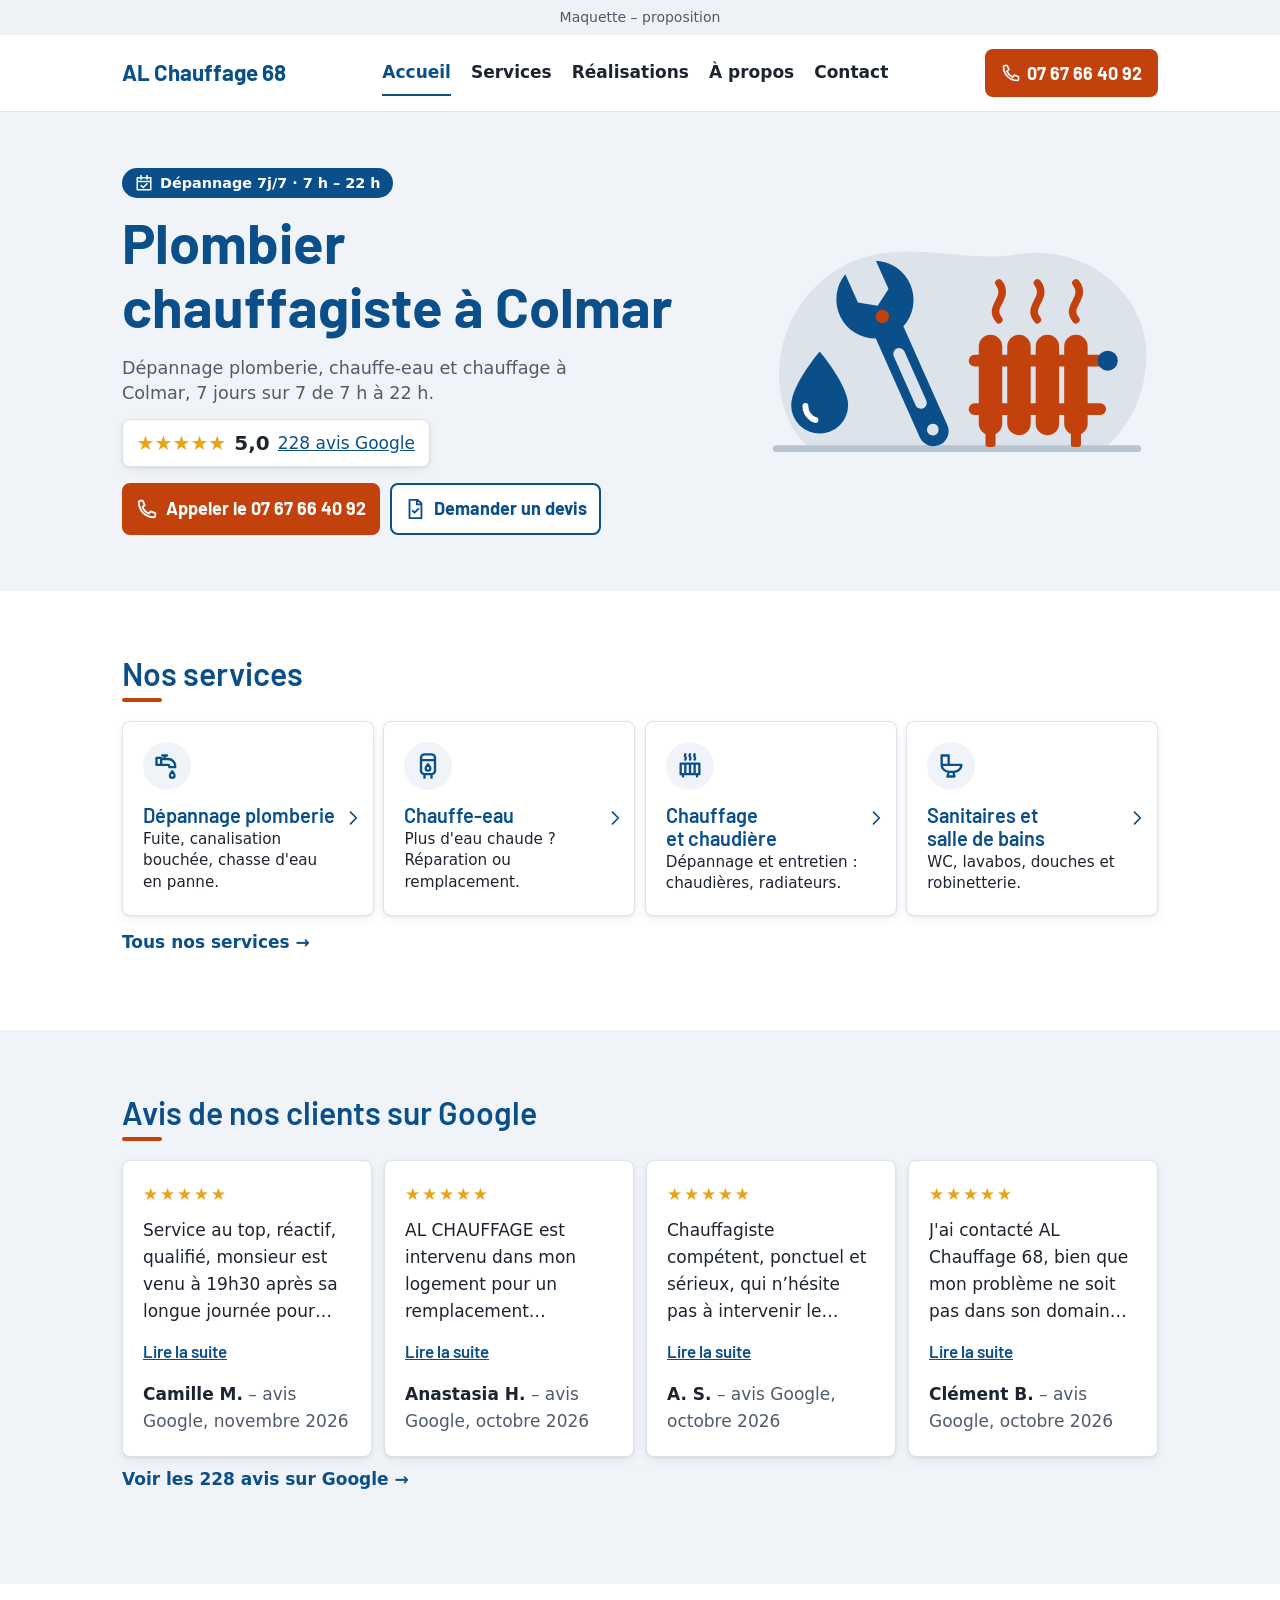
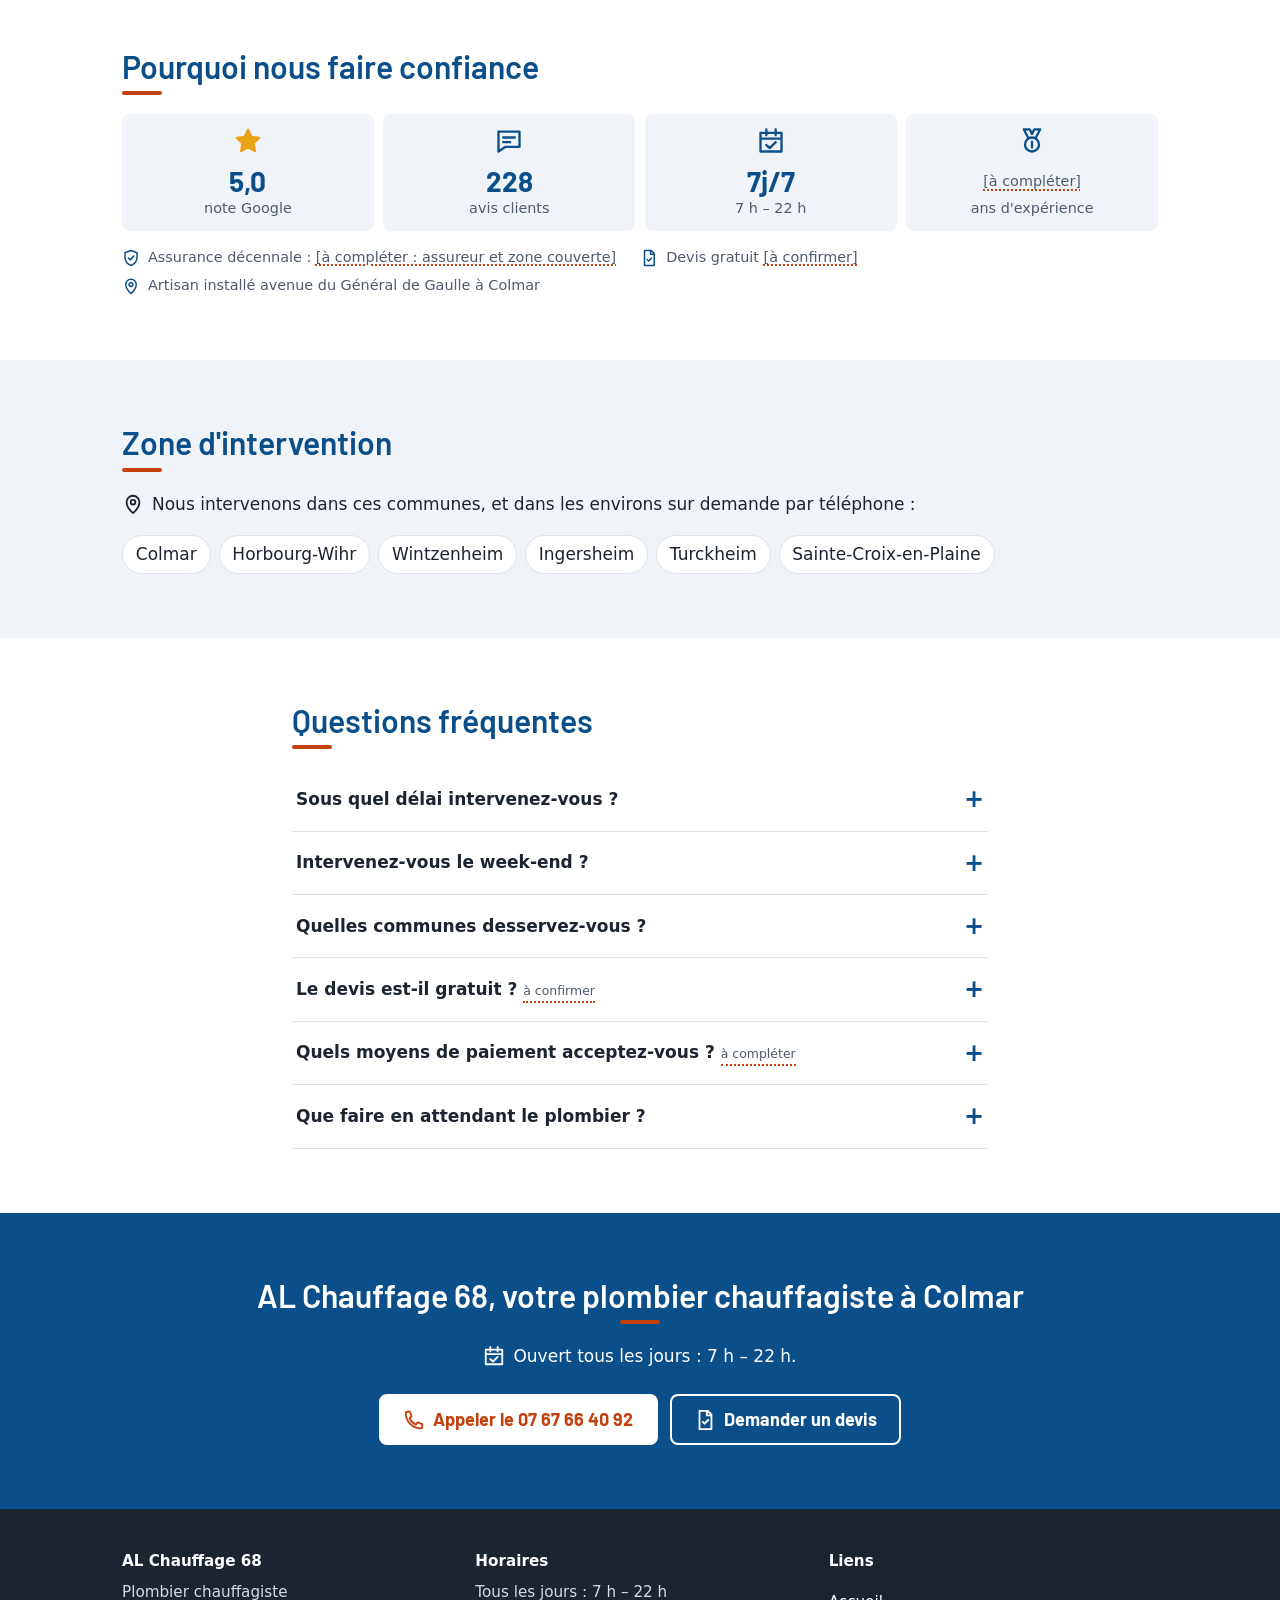
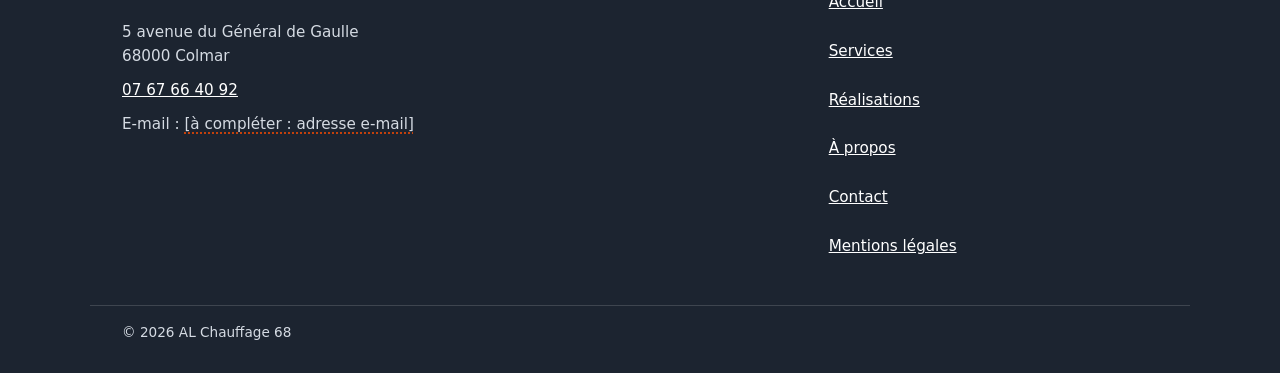
==== commit 9f4fb57a: "7 finitions et correctif des boutons au survol Co-Authored-By: Claude Opus 5.5 <noreply@anthropic.co" ====
--- a/index.html
+++ b/index.html
@@ -78,7 +78,7 @@
   <!-- ?v=... : empreinte du fichier calculée par generer.py. Elle change dès que
        le fichier change, ce qui oblige le navigateur à recharger la nouvelle
        version au lieu de garder l'ancienne en mémoire (cache). -->
-  <link rel="stylesheet" href="assets/css/style.css?v=822691dc">
+  <link rel="stylesheet" href="assets/css/style.css?v=7aac6dd0">
 
   <!-- Les couleurs du client : elles remplacent celles par défaut de style.css -->
   <style>
@@ -160,7 +160,7 @@
        pour que le menu mobile soit replié dès l'affichage, sans clignotement -->
   <script>document.documentElement.classList.add('js');</script>
   <!-- defer : le script s'exécute une fois la page lue, sans la ralentir -->
-  <script src="assets/js/main.js?v=403854ac" defer></script>
+  <script src="assets/js/main.js?v=68a49f0f" defer></script>
 </head>
 <body>
   <!-- Lien d'évitement : permet aux utilisateurs de clavier ou de lecteur
@@ -234,10 +234,10 @@
   <div class="conteneur">
     <h2>Nos services</h2>
     <ul class="grille-cartes grille-cartes--apercu">
-<li class="carte-service carte-service--lien"><span class="carte-service__icone"><svg class="icone" aria-hidden="true" focusable="false" viewBox="0 0 24 24" width="28" height="28" fill="none" stroke="currentColor" stroke-width="2" stroke-linecap="round" stroke-linejoin="round"><path d="M3 5h4v6H3zM7 6h6a6 6 0 0 1 6 6v1h-5v-1a1 1 0 0 0-1-1H7M10 6V3M8 3h4M16.5 16.5s-2 2.3-2 3.7a2 2 0 0 0 4 0c0-1.4-2-3.7-2-3.7z"/></svg></span><div><h3><a class="carte-service__lien" href="services.html#service-depannage-plomberie">Dépannage plomberie</a></h3><p>Fuite, canalisation bouchée, chasse d&#x27;eau en panne.</p></div></li>
-<li class="carte-service carte-service--lien"><span class="carte-service__icone"><svg class="icone" aria-hidden="true" focusable="false" viewBox="0 0 24 24" width="28" height="28" fill="none" stroke="currentColor" stroke-width="2" stroke-linecap="round" stroke-linejoin="round"><path d="M6 5a3 3 0 0 1 3-3h6a3 3 0 0 1 3 3v11a3 3 0 0 1-3 3H9a3 3 0 0 1-3-3zM6 7h12M9 19v3M15 19v3M12 10.5s-2 2.3-2 3.5a2 2 0 0 0 4 0c0-1.2-2-3.5-2-3.5z"/></svg></span><div><h3><a class="carte-service__lien" href="services.html#service-chauffe-eau">Chauffe-eau</a></h3><p>Plus d&#x27;eau chaude ? Réparation ou remplacement.</p></div></li>
-<li class="carte-service carte-service--lien"><span class="carte-service__icone"><svg class="icone" aria-hidden="true" focusable="false" viewBox="0 0 24 24" width="28" height="28" fill="none" stroke="currentColor" stroke-width="2" stroke-linecap="round" stroke-linejoin="round"><path d="M4 10h16v9H4zM8 10v9M12 10v9M16 10v9M6 19v2M18 19v2M8 2c-1.5 1.7 1.5 2.5 0 4.5M12 2c-1.5 1.7 1.5 2.5 0 4.5M16 2c-1.5 1.7 1.5 2.5 0 4.5"/></svg></span><div><h3><a class="carte-service__lien" href="services.html#service-chauffage-et-chaudiere">Chauffage et chaudière</a></h3><p>Dépannage et entretien : chaudières, radiateurs.</p></div></li>
-<li class="carte-service carte-service--lien"><span class="carte-service__icone"><svg class="icone" aria-hidden="true" focusable="false" viewBox="0 0 24 24" width="28" height="28" fill="none" stroke="currentColor" stroke-width="2" stroke-linecap="round" stroke-linejoin="round"><path d="M4 3h6v8H4zM4 11h17a7 6 0 0 1-7 6h-4a7 6 0 0 1-6-6zM10 17l-1 4h6l-1-4"/></svg></span><div><h3><a class="carte-service__lien" href="services.html#service-sanitaires-et-salle-de-bains">Sanitaires et salle de bains</a></h3><p>WC, lavabos, douches et robinetterie.</p></div></li>
+<li class="carte-service carte-service--lien"><span class="carte-service__icone"><svg class="icone" aria-hidden="true" focusable="false" viewBox="0 0 24 24" width="28" height="28" fill="none" stroke="currentColor" stroke-width="2" stroke-linecap="round" stroke-linejoin="round"><path d="M3 5h4v6H3zM7 6h6a6 6 0 0 1 6 6v1h-5v-1a1 1 0 0 0-1-1H7M10 6V3M8 3h4M16.5 16.5s-2 2.3-2 3.7a2 2 0 0 0 4 0c0-1.4-2-3.7-2-3.7z"/></svg></span><div><h3><a class="carte-service__lien" href="services.html#service-depannage-plomberie">Dépannage plomberie</a></h3><p>Fuite, canalisation bouchée, chasse d&#x27;eau en panne.</p></div><svg class="icone carte-service__chevron" aria-hidden="true" focusable="false" viewBox="0 0 24 24" width="20" height="20" fill="none" stroke="currentColor" stroke-width="2" stroke-linecap="round" stroke-linejoin="round"><path d="M9 5l7 7-7 7"/></svg></li>
+<li class="carte-service carte-service--lien"><span class="carte-service__icone"><svg class="icone" aria-hidden="true" focusable="false" viewBox="0 0 24 24" width="28" height="28" fill="none" stroke="currentColor" stroke-width="2" stroke-linecap="round" stroke-linejoin="round"><path d="M6 5a3 3 0 0 1 3-3h6a3 3 0 0 1 3 3v11a3 3 0 0 1-3 3H9a3 3 0 0 1-3-3zM6 7h12M9 19v3M15 19v3M12 10.5s-2 2.3-2 3.5a2 2 0 0 0 4 0c0-1.2-2-3.5-2-3.5z"/></svg></span><div><h3><a class="carte-service__lien" href="services.html#service-chauffe-eau">Chauffe-eau</a></h3><p>Plus d&#x27;eau chaude ? Réparation ou remplacement.</p></div><svg class="icone carte-service__chevron" aria-hidden="true" focusable="false" viewBox="0 0 24 24" width="20" height="20" fill="none" stroke="currentColor" stroke-width="2" stroke-linecap="round" stroke-linejoin="round"><path d="M9 5l7 7-7 7"/></svg></li>
+<li class="carte-service carte-service--lien"><span class="carte-service__icone"><svg class="icone" aria-hidden="true" focusable="false" viewBox="0 0 24 24" width="28" height="28" fill="none" stroke="currentColor" stroke-width="2" stroke-linecap="round" stroke-linejoin="round"><path d="M4 10h16v9H4zM8 10v9M12 10v9M16 10v9M6 19v2M18 19v2M8 2c-1.5 1.7 1.5 2.5 0 4.5M12 2c-1.5 1.7 1.5 2.5 0 4.5M16 2c-1.5 1.7 1.5 2.5 0 4.5"/></svg></span><div><h3><a class="carte-service__lien" href="services.html#service-chauffage-et-chaudiere">Chauffage et chaudière</a></h3><p>Dépannage et entretien : chaudières, radiateurs.</p></div><svg class="icone carte-service__chevron" aria-hidden="true" focusable="false" viewBox="0 0 24 24" width="20" height="20" fill="none" stroke="currentColor" stroke-width="2" stroke-linecap="round" stroke-linejoin="round"><path d="M9 5l7 7-7 7"/></svg></li>
+<li class="carte-service carte-service--lien"><span class="carte-service__icone"><svg class="icone" aria-hidden="true" focusable="false" viewBox="0 0 24 24" width="28" height="28" fill="none" stroke="currentColor" stroke-width="2" stroke-linecap="round" stroke-linejoin="round"><path d="M4 3h6v8H4zM4 11h17a7 6 0 0 1-7 6h-4a7 6 0 0 1-6-6zM10 17l-1 4h6l-1-4"/></svg></span><div><h3><a class="carte-service__lien" href="services.html#service-sanitaires-et-salle-de-bains">Sanitaires et salle de bains</a></h3><p>WC, lavabos, douches et robinetterie.</p></div><svg class="icone carte-service__chevron" aria-hidden="true" focusable="false" viewBox="0 0 24 24" width="20" height="20" fill="none" stroke="currentColor" stroke-width="2" stroke-linecap="round" stroke-linejoin="round"><path d="M9 5l7 7-7 7"/></svg></li>
 </ul>
     <a class="lien-fleche" href="services.html">Tous nos services</a>
   </div>
@@ -266,10 +266,10 @@
   <div class="conteneur">
     <h2>Pourquoi nous faire confiance</h2>
     <ul class="tuiles">
-<li class="tuile"><svg class="icone icone--etoile" aria-hidden="true" focusable="false" viewBox="0 0 24 24" width="28" height="28" fill="currentColor" stroke="currentColor" stroke-width="2" stroke-linecap="round" stroke-linejoin="round"><path d="M12 2.5l2.9 6 6.6.9-4.8 4.6 1.2 6.5L12 17.4l-5.9 3.1 1.2-6.5-4.8-4.6 6.6-.9z"/></svg><p class="tuile__valeur">5,0 <span class="tuile__etoile" aria-hidden="true">★</span></p><p class="tuile__libelle">note Google</p></li>
+<li class="tuile"><svg class="icone icone--etoile" aria-hidden="true" focusable="false" viewBox="0 0 24 24" width="28" height="28" fill="currentColor" stroke="currentColor" stroke-width="2" stroke-linecap="round" stroke-linejoin="round"><path d="M12 2.5l2.9 6 6.6.9-4.8 4.6 1.2 6.5L12 17.4l-5.9 3.1 1.2-6.5-4.8-4.6 6.6-.9z"/></svg><p class="tuile__valeur">5,0</p><p class="tuile__libelle">note Google</p></li>
 <li class="tuile"><svg class="icone" aria-hidden="true" focusable="false" viewBox="0 0 24 24" width="28" height="28" fill="none" stroke="currentColor" stroke-width="2" stroke-linecap="round" stroke-linejoin="round"><path d="M3 4h18v13H9l-6 4zM7 9h10M7 13h6"/></svg><p class="tuile__valeur">228</p><p class="tuile__libelle">avis clients</p></li>
 <li class="tuile"><svg class="icone" aria-hidden="true" focusable="false" viewBox="0 0 24 24" width="28" height="28" fill="none" stroke="currentColor" stroke-width="2" stroke-linecap="round" stroke-linejoin="round"><path d="M3 5h18v16H3zM3 10h18M8 2v5M16 2v5M8 15.5l3 2.5 5-5"/></svg><p class="tuile__valeur">7j/7</p><p class="tuile__libelle">7&nbsp;h – 22&nbsp;h</p></li>
-<li class="tuile"><svg class="icone" aria-hidden="true" focusable="false" viewBox="0 0 24 24" width="28" height="28" fill="none" stroke="currentColor" stroke-width="2" stroke-linecap="round" stroke-linejoin="round"><path d="M6 15a6 6 0 1 0 12 0a6 6 0 1 0-12 0M9 9.8L5 2h5l2 4 2-4h5l-4 7.8M12 12.5v5"/></svg><p class="tuile__valeur"><span class="a-completer">[à compléter]</span> ans</p><p class="tuile__libelle">d&#x27;expérience</p></li>
+<li class="tuile"><svg class="icone" aria-hidden="true" focusable="false" viewBox="0 0 24 24" width="28" height="28" fill="none" stroke="currentColor" stroke-width="2" stroke-linecap="round" stroke-linejoin="round"><path d="M6 15a6 6 0 1 0 12 0a6 6 0 1 0-12 0M9 9.8L5 2h5l2 4 2-4h5l-4 7.8M12 12.5v5"/></svg><p class="tuile__valeur tuile__valeur--repere"><span class="a-completer">[à compléter]</span></p><p class="tuile__libelle">ans d&#x27;expérience</p></li>
 </ul>
     <ul class="garanties">
 <li class="ligne-icone"><svg class="icone" aria-hidden="true" focusable="false" viewBox="0 0 24 24" width="18" height="18" fill="none" stroke="currentColor" stroke-width="2" stroke-linecap="round" stroke-linejoin="round"><path d="M12 2l8 3v6c0 5-3.4 9-8 11-4.6-2-8-6-8-11V5zM8.5 12l2.5 2.5 4.5-5"/></svg><span>Assurance décennale : <span class="a-completer">[à compléter : assureur et zone couverte]</span></span></li>
@@ -345,7 +345,11 @@
       <div>
         <p class="pied__titre">Liens</p>
         <ul class="pied__liens">
-          <li><a href="contact.html">Contact</a></li>
+          <li><a href="index.html">Accueil</a></li>
+<li><a href="services.html">Services</a></li>
+<li><a href="realisations.html">Réalisations</a></li>
+<li><a href="a-propos.html">À propos</a></li>
+<li><a href="contact.html">Contact</a></li>
           
           <li><a href="mentions-legales.html">Mentions légales</a></li>
         </ul>
--- a/assets/css/style.css
+++ b/assets/css/style.css
@@ -36,7 +36,10 @@
 
   /* Teinte plus foncée calculée automatiquement (survol des boutons) */
   --couleur-principale-fonce: color-mix(in srgb, var(--couleur-principale) 80%, black);
-  --couleur-action-fonce: color-mix(in srgb, var(--couleur-action) 80%, black);
+  /* Replis sans color-mix (Safari avant 16.2) : sinon le fond des boutons disparaît au survol.
+     Les vraies teintes sont juste après ce bloc, dans @supports. */
+  --couleur-action-fonce: var(--couleur-action);
+  --couleur-action-teinte: #fff;
   /* Fond très clair teinté de la couleur du client */
   --couleur-fond-teinte: color-mix(in srgb, var(--couleur-principale) 6%, white);
 
@@ -53,6 +56,12 @@
   --largeur-max: 1100px;
   --espace: 1.25rem;               /* marge sur les côtés en mobile */
   --hauteur-barre-action: 64px;
+}
+@supports (color: color-mix(in srgb, red, white)) {
+  :root {
+    --couleur-action-fonce: color-mix(in srgb, var(--couleur-action) 80%, black);
+    --couleur-action-teinte: color-mix(in srgb, var(--couleur-action) 6%, white);
+  }
 }
 
 
@@ -256,8 +265,18 @@
   border-color: var(--couleur-action-fonce);
   color: #fff;
 }
-/* Sur fond bleu, l'orange se détache mal (1,6:1) : bordure blanche */
-.section--appel .bouton--action { border-color: #fff; }
+/* Dans un bandeau bleu, l'orange se détache mal (1,6:1) : bouton blanc, texte orange
+   (5,18:1 ; au survol, fond teinté : 4,76:1) */
+.section--appel .bouton--action {
+  background: #fff;
+  border-color: #fff;
+  color: var(--couleur-action);
+}
+.section--appel .bouton--action:hover {
+  background: var(--couleur-action-teinte);
+  border-color: var(--couleur-action-teinte);
+  color: var(--couleur-action);
+}
 .bouton--secondaire {
   background: #fff;
   color: var(--couleur-principale);
@@ -564,7 +583,12 @@
   text-decoration: none;
 }
 a.note-google:hover { border-color: var(--couleur-principale); color: var(--texte); }
-.note-google__etoiles { color: var(--couleur-accent); letter-spacing: 0.05em; white-space: nowrap; }
+.note-google__etoiles {
+  color: var(--couleur-accent);
+  font-size: 1.25rem;              /* même taille que "5,0" : 14 px de haut tous les deux */
+  line-height: 1;
+  white-space: nowrap;
+}
 .note-google strong { font-size: 1.25rem; }
 a.note-google .note-google__avis { color: var(--couleur-principale); text-decoration: underline; }
 
@@ -604,6 +628,15 @@
   align-items: flex-start;
   gap: 0.85rem;
   padding: 0.8rem;
+  padding-right: 2.1rem;           /* la place du chevron */
+}
+.carte-service__chevron {
+  position: absolute;
+  top: 50%;
+  right: 0.6rem;
+  margin-top: -10px;               /* moitié de sa hauteur : transform reste libre pour le décalage */
+  color: var(--couleur-principale);
+  pointer-events: none;            /* le clic traverse jusqu'au lien de la carte */
 }
 .carte-service--lien .carte-service__icone {
   display: grid;
@@ -656,6 +689,7 @@
 .tuiles {
   display: grid;
   grid-template-columns: repeat(2, minmax(0, 1fr));
+  grid-auto-rows: 1fr;             /* toutes les tuiles à la même hauteur */
   gap: 0.6rem;
   margin: 1rem 0 0;
   padding: 0;
@@ -681,7 +715,15 @@
   color: var(--couleur-principale);
 }
 .tuile__valeur .a-completer { font-size: 0.9rem; }
-.tuile__etoile { color: var(--couleur-accent); }
+/* Repère seul : centré dans une ligne aussi haute qu'une grosse valeur (1,2 em).
+   Police système : Barlow n'est chargée qu'en 600 et 700, le gris paraîtrait gras. */
+.tuile__valeur--repere {
+  display: flex;
+  align-items: center;
+  justify-content: center;
+  min-height: 1.2em;
+  font-family: system-ui, -apple-system, "Segoe UI", Roboto, "Helvetica Neue", Arial, sans-serif;
+}
 .tuile__libelle {
   margin: 0;
   font-size: 0.9rem;
@@ -721,8 +763,10 @@
     overscroll-behavior-x: contain;
     scroll-snap-type: x mandatory;
     scroll-padding-inline: var(--espace);
-    scrollbar-width: thin;
-  }
+    /* Barre de défilement cachée, le défilement marche toujours */
+    scrollbar-width: none;
+  }
+  .avis::-webkit-scrollbar { display: none; }
   .avis > li {
     flex: 0 0 85%;
     min-width: 0;
@@ -748,10 +792,10 @@
   font: 700 1.6rem/1 var(--police-titres);
   cursor: pointer;
 }
-/* aria-disabled plutôt que disabled : le bouton garde le focus clavier */
-.carrousel__fleche[aria-disabled="true"] {
-  border-color: var(--texte-doux);
-  border-style: dashed;
+/* Premier ou dernier avis : flèche désactivée (main.js déplace le focus clavier sur l'autre) */
+.carrousel__fleche:disabled {
+  border-color: var(--bordure);
+  background: var(--bordure);
   color: var(--texte-doux);
   cursor: default;
 }
@@ -1075,7 +1119,11 @@
   padding: 0;
   list-style: none;
 }
-.pied__liens li { margin-bottom: 0.3rem; }
+.pied__liens li { margin-bottom: 0.3rem; break-inside: avoid; }
+/* Téléphone : 2 colonnes, qui se lisent de haut en bas puis à droite */
+@media (max-width: 639.98px) {
+  .pied__liens { columns: 2; column-gap: 0.75rem; }
+}
 .pied__copyright {
   margin-top: 2rem;
   padding-top: 1rem;
@@ -1220,7 +1268,7 @@
     grid-auto-flow: column;
     grid-auto-columns: minmax(0, 1fr);
   }
-  .carte-service--lien { flex-direction: column; padding: 1.25rem; }
+  .carte-service--lien { flex-direction: column; padding: 1.25rem; padding-right: 2.1rem; }
   .carrousel__commandes { display: none; }
   /* Avis : autant de colonnes que possible (au moins 240 px chacune),
      donc 4 avis = 4 colonnes sur une seule ligne */
@@ -1250,6 +1298,10 @@
   .bouton:active,
   .barre-action__bouton:active,
   .entete__tel:active { transform: translateY(1px); }
+
+  /* --- Chevron des cartes de services : glisse au focus clavier (et au survol, plus bas) --- */
+  .carte-service__chevron { transition: transform 0.2s ease-out; }
+  .carte-service--lien:has(:focus-visible) .carte-service__chevron { transform: translateX(3px); }
 
   /* --- Survol à la souris uniquement ("hover: hover" exclut les écrans tactiles) --- */
   @media (hover: hover) {
@@ -1264,24 +1316,27 @@
       box-shadow: 0 2px 6px rgb(0 0 0 / 0.08), 0 10px 24px rgb(0 0 0 / 0.08);
     }
 
+    .carte-service--lien:hover .carte-service__chevron { transform: translateX(3px); }
+
     /* Photos de la galerie qui zooment de 3 % dans leur cadre */
     .galerie .photo { transition: transform 0.4s ease-out; }
     .galerie li:hover .photo { transform: scale(1.03); }
   }
 
-  /* --- Étoiles de la note Google qui s'allument une par une --- */
+  /* --- Étoiles de la note Google : un éclat l'une après l'autre ---
+     Seule la taille bouge : elles sont jaunes dès le premier affichage. */
   .note-google__etoiles .etoile {
     display: inline-block;
-    animation: etoile-allumer 0.3s ease-out both;
+    animation: etoile-eclat 0.3s ease-in-out;
   }
   .note-google__etoiles .etoile:nth-child(2) { animation-delay: 0.1s; }
   .note-google__etoiles .etoile:nth-child(3) { animation-delay: 0.2s; }
   .note-google__etoiles .etoile:nth-child(4) { animation-delay: 0.3s; }
   .note-google__etoiles .etoile:nth-child(5) { animation-delay: 0.4s; }
 
-  @keyframes etoile-allumer {
-    from { color: var(--bordure); transform: scale(0.6); }
-    to   { color: var(--couleur-accent); transform: scale(1); }
+  @keyframes etoile-eclat {
+    0%, 100% { transform: scale(1); }
+    50%      { transform: scale(1.3); }
   }
 
   /* --- Téléphone qui "sonne" une seule fois, 2 s après l'ouverture --- */
